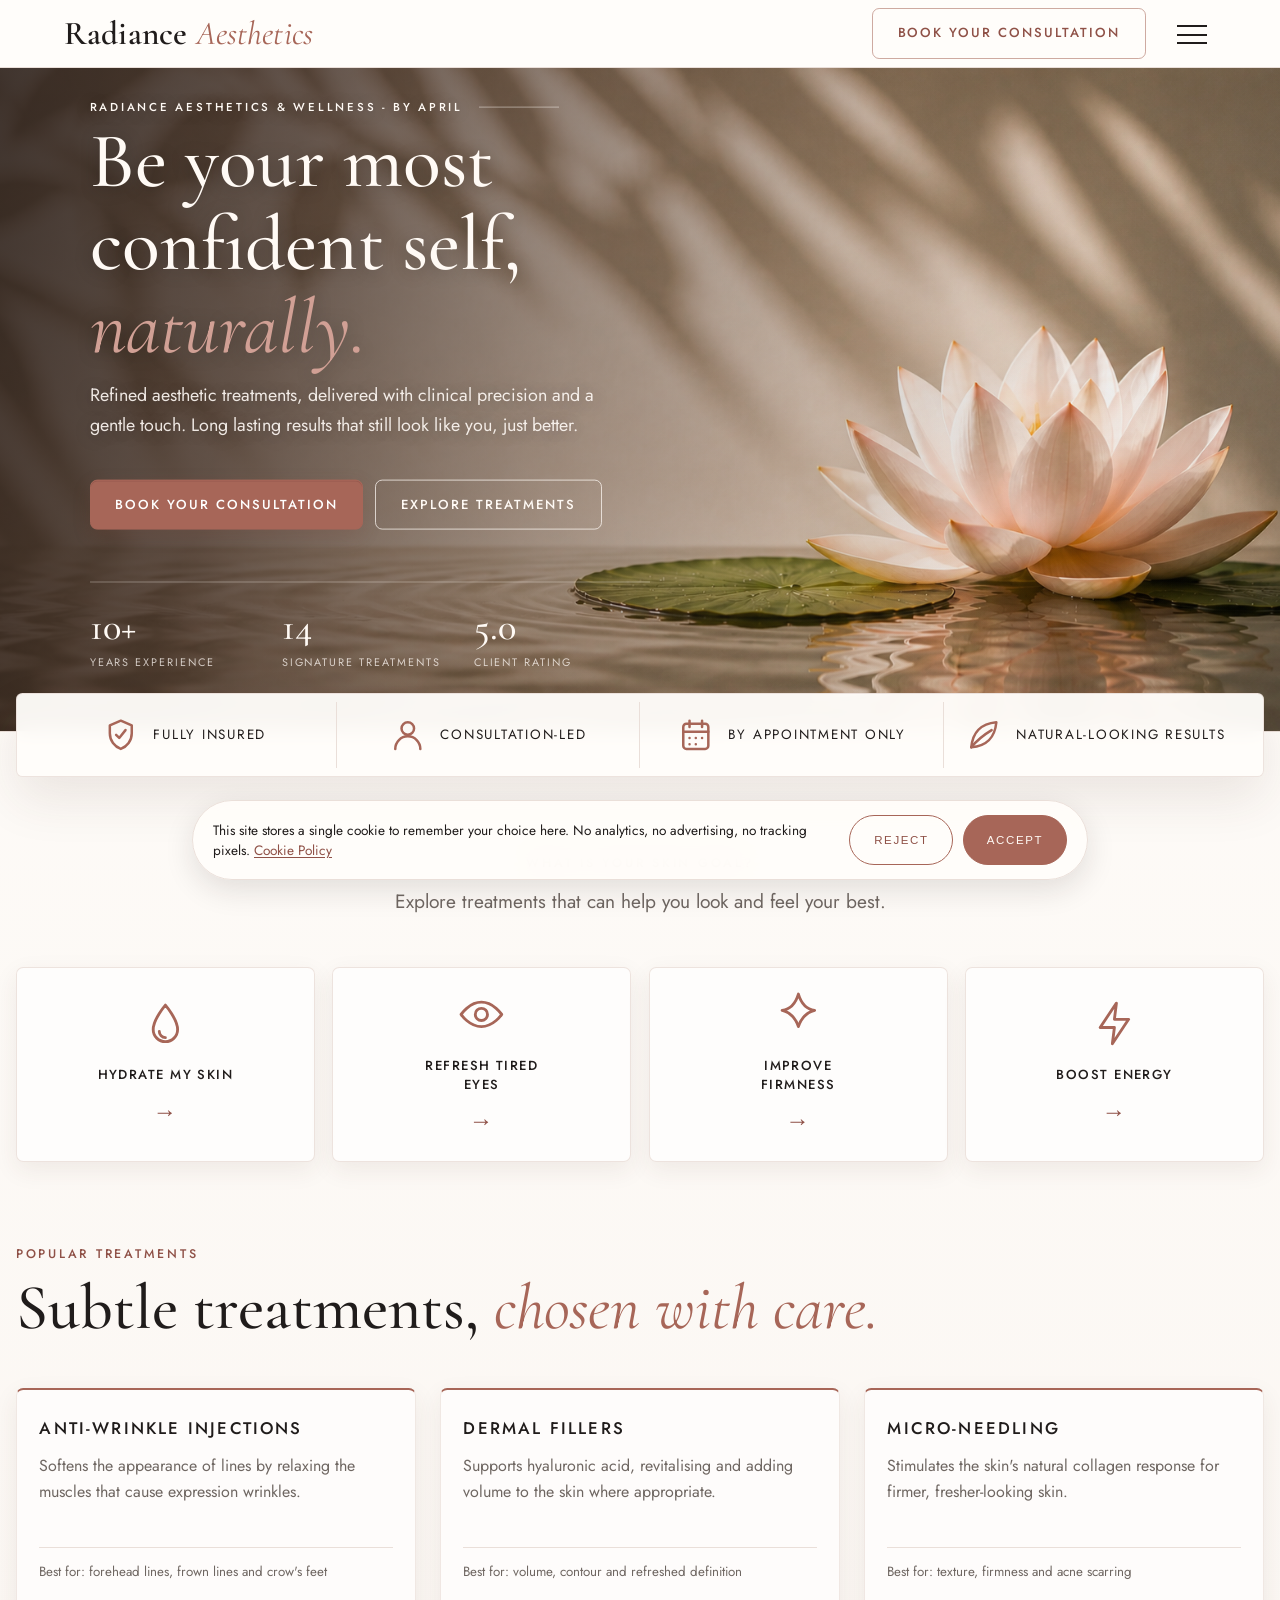
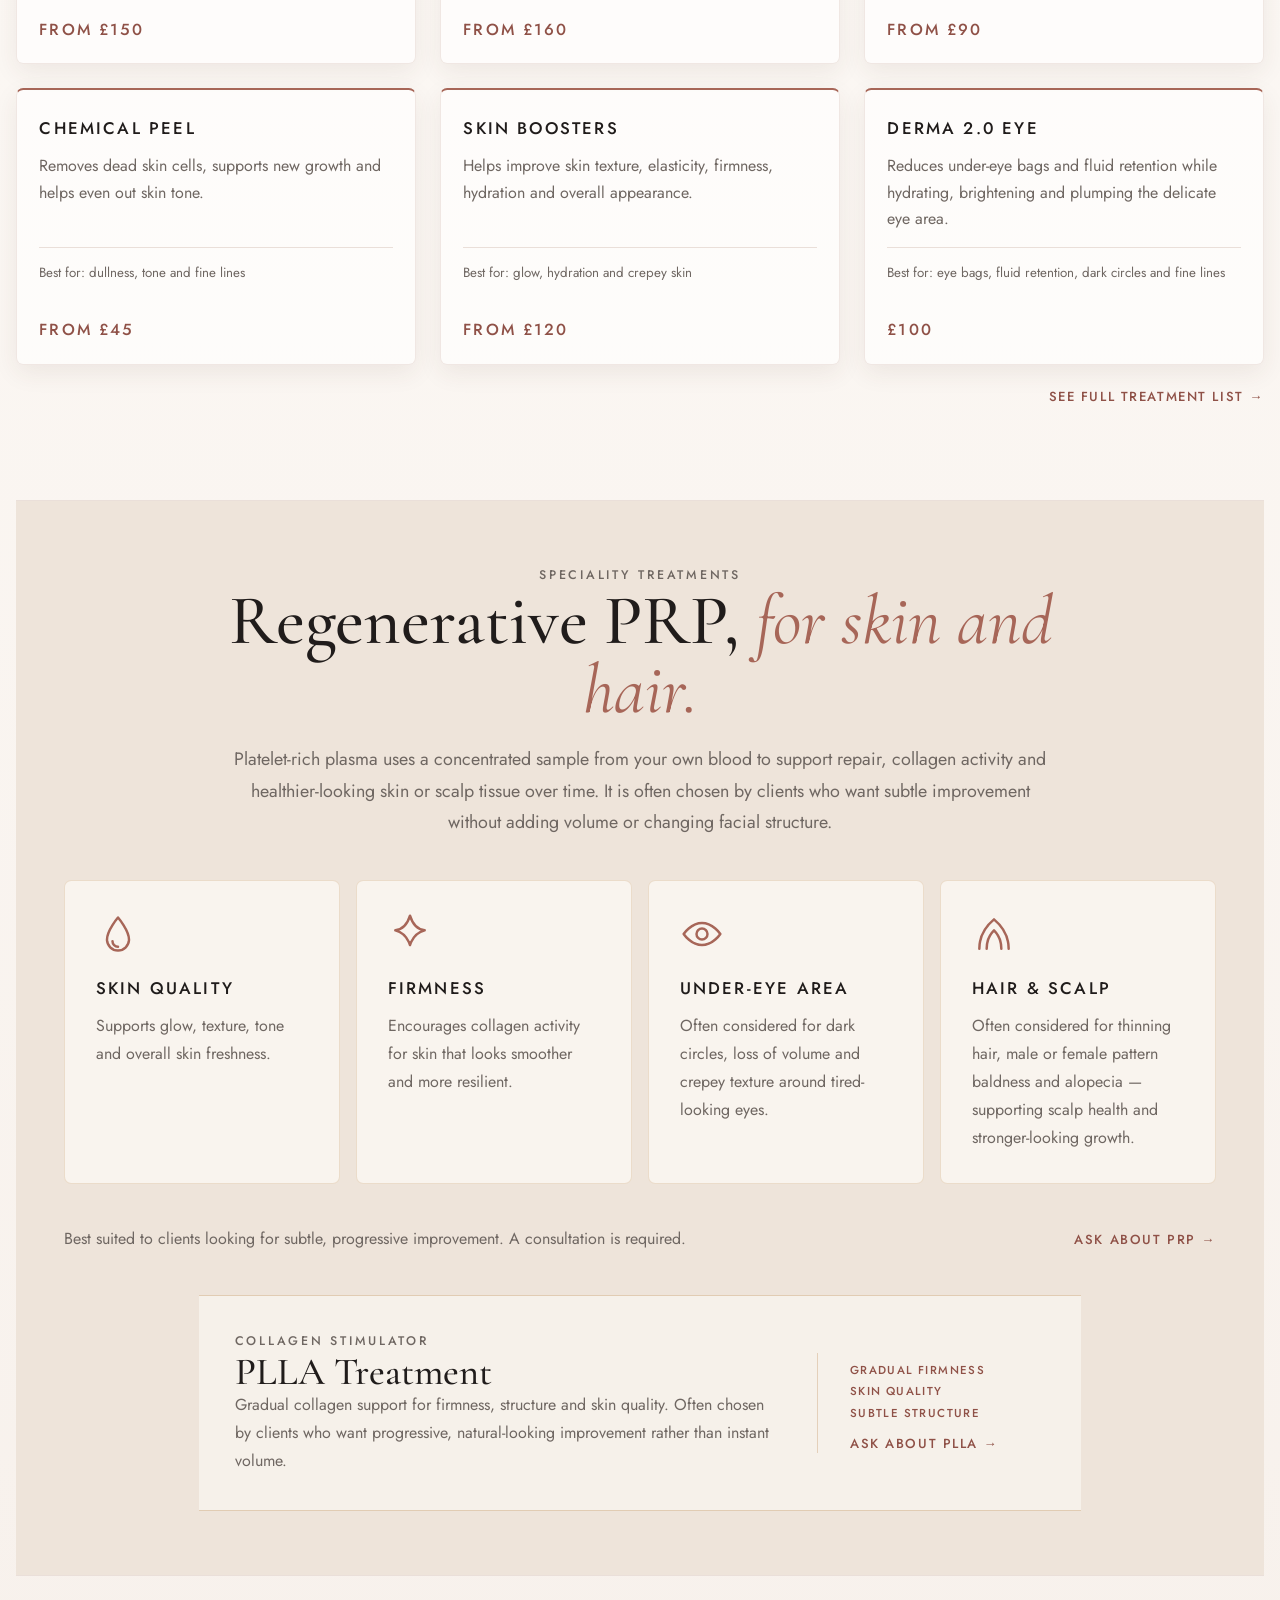
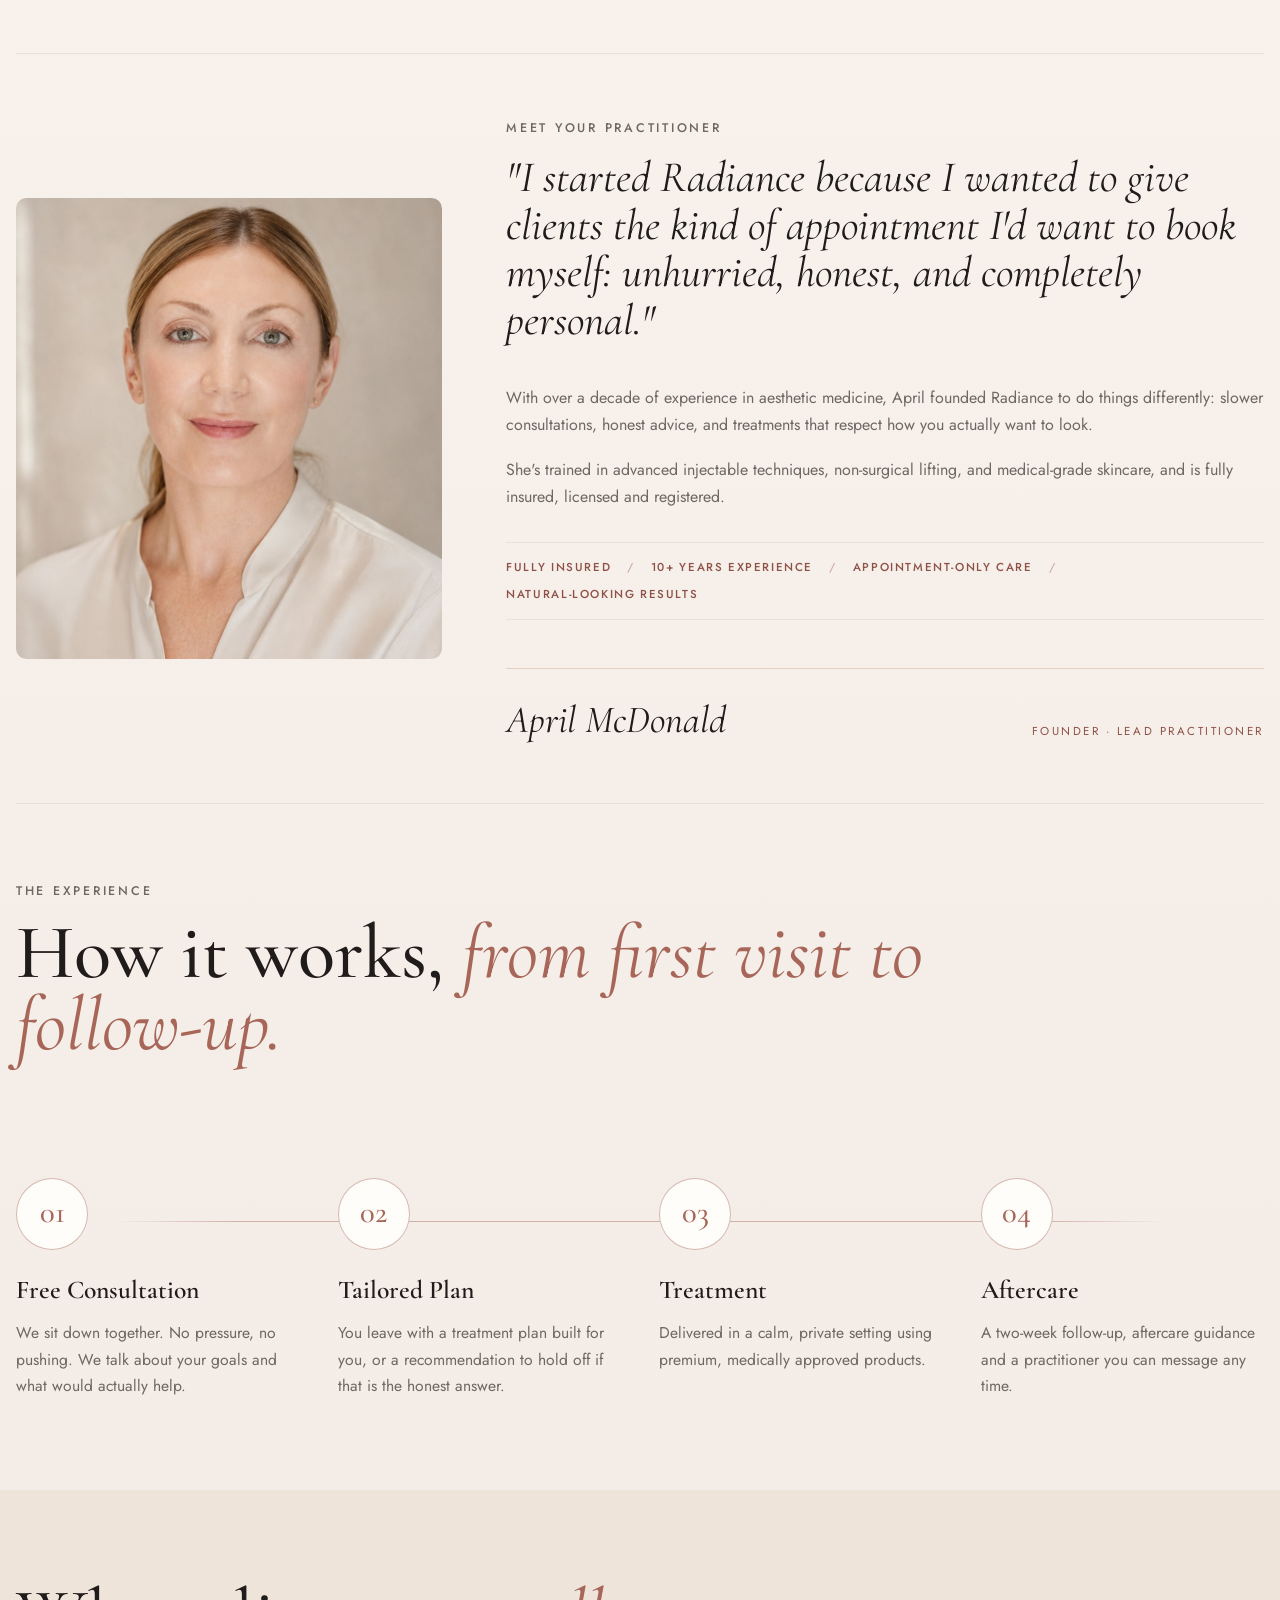
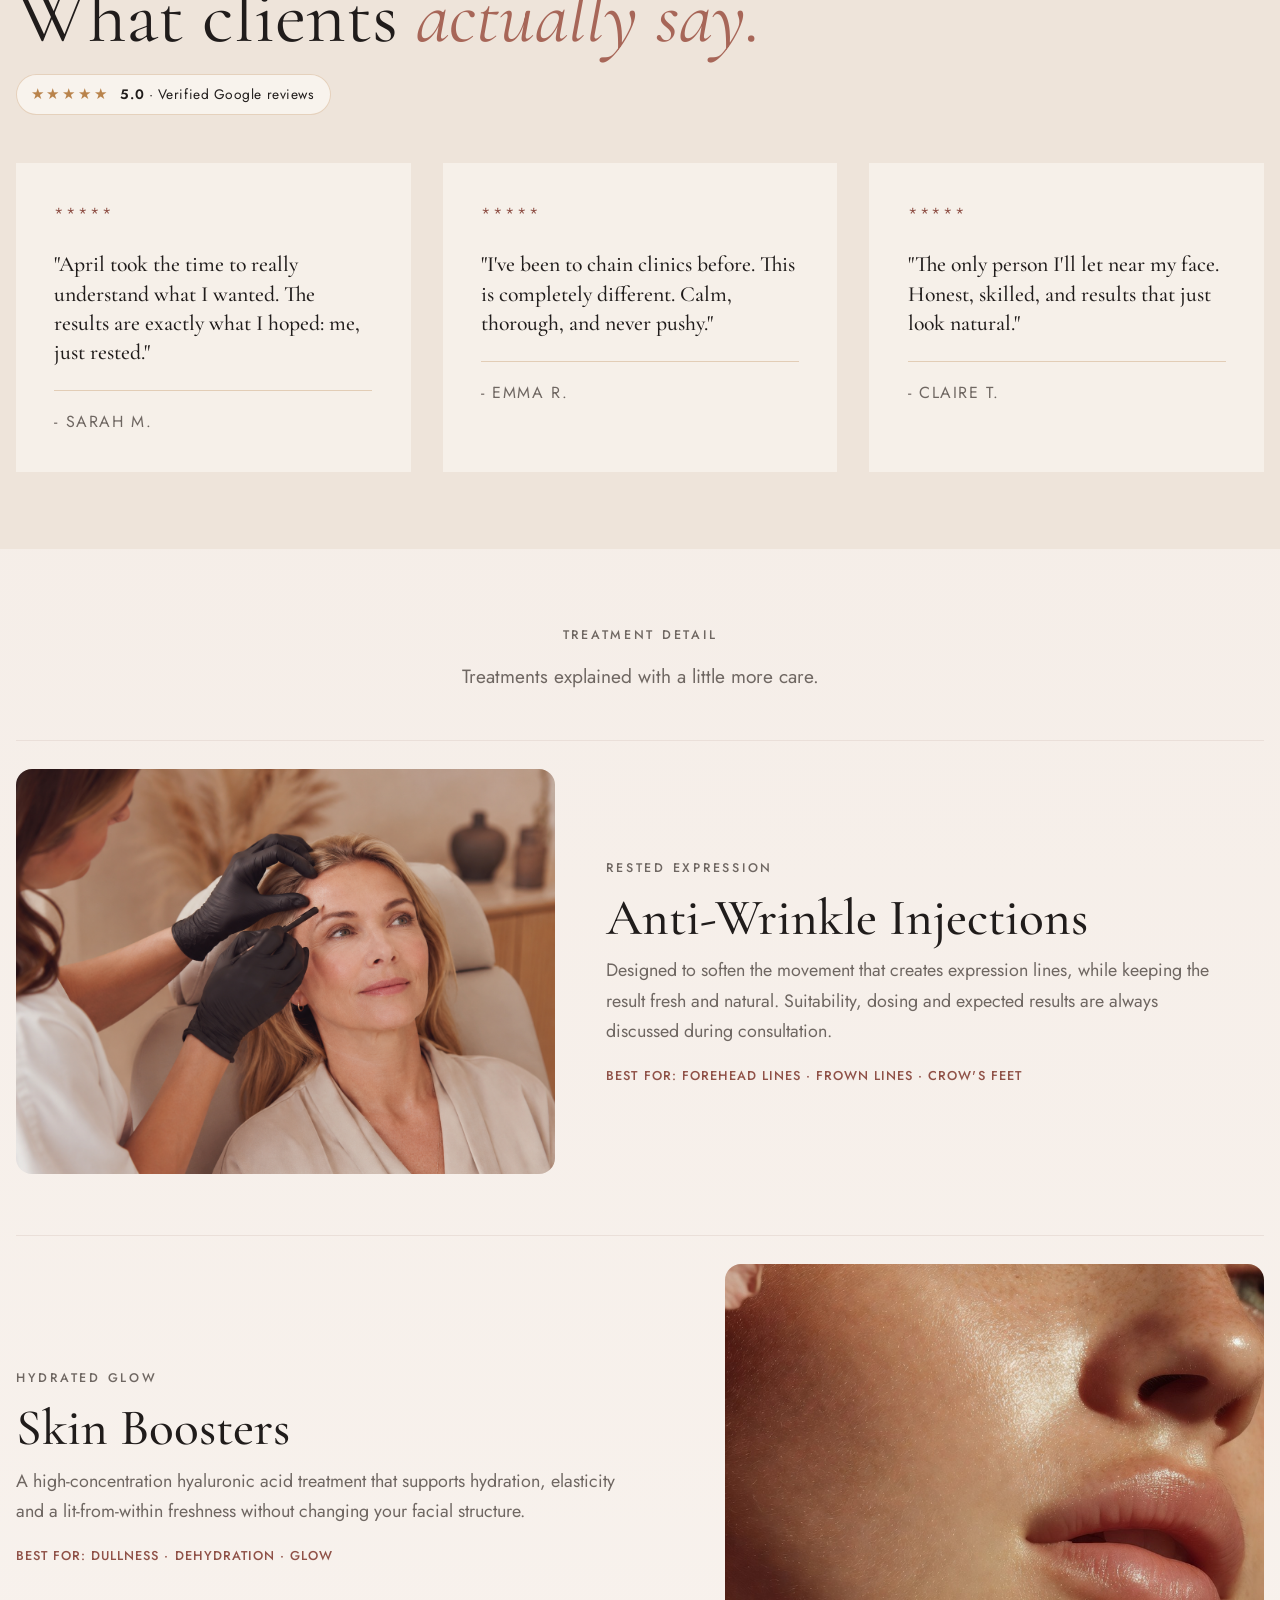
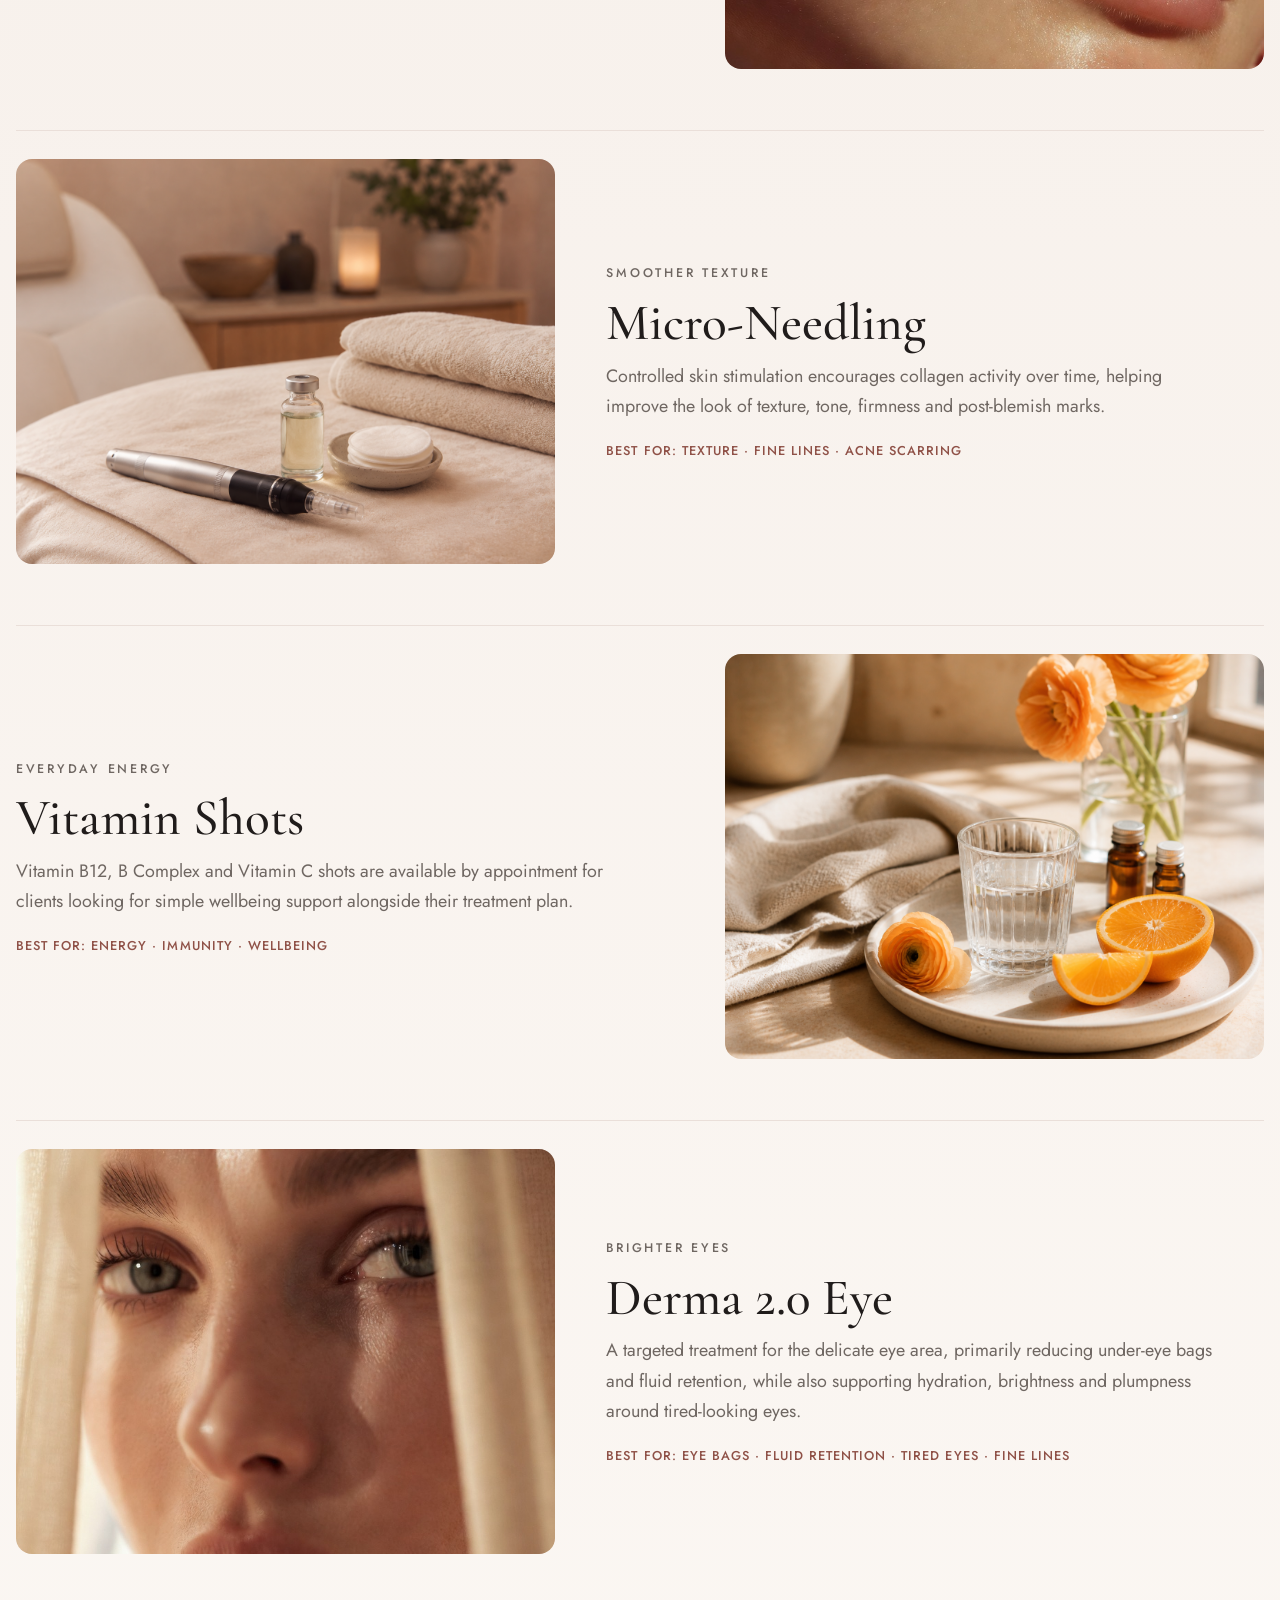
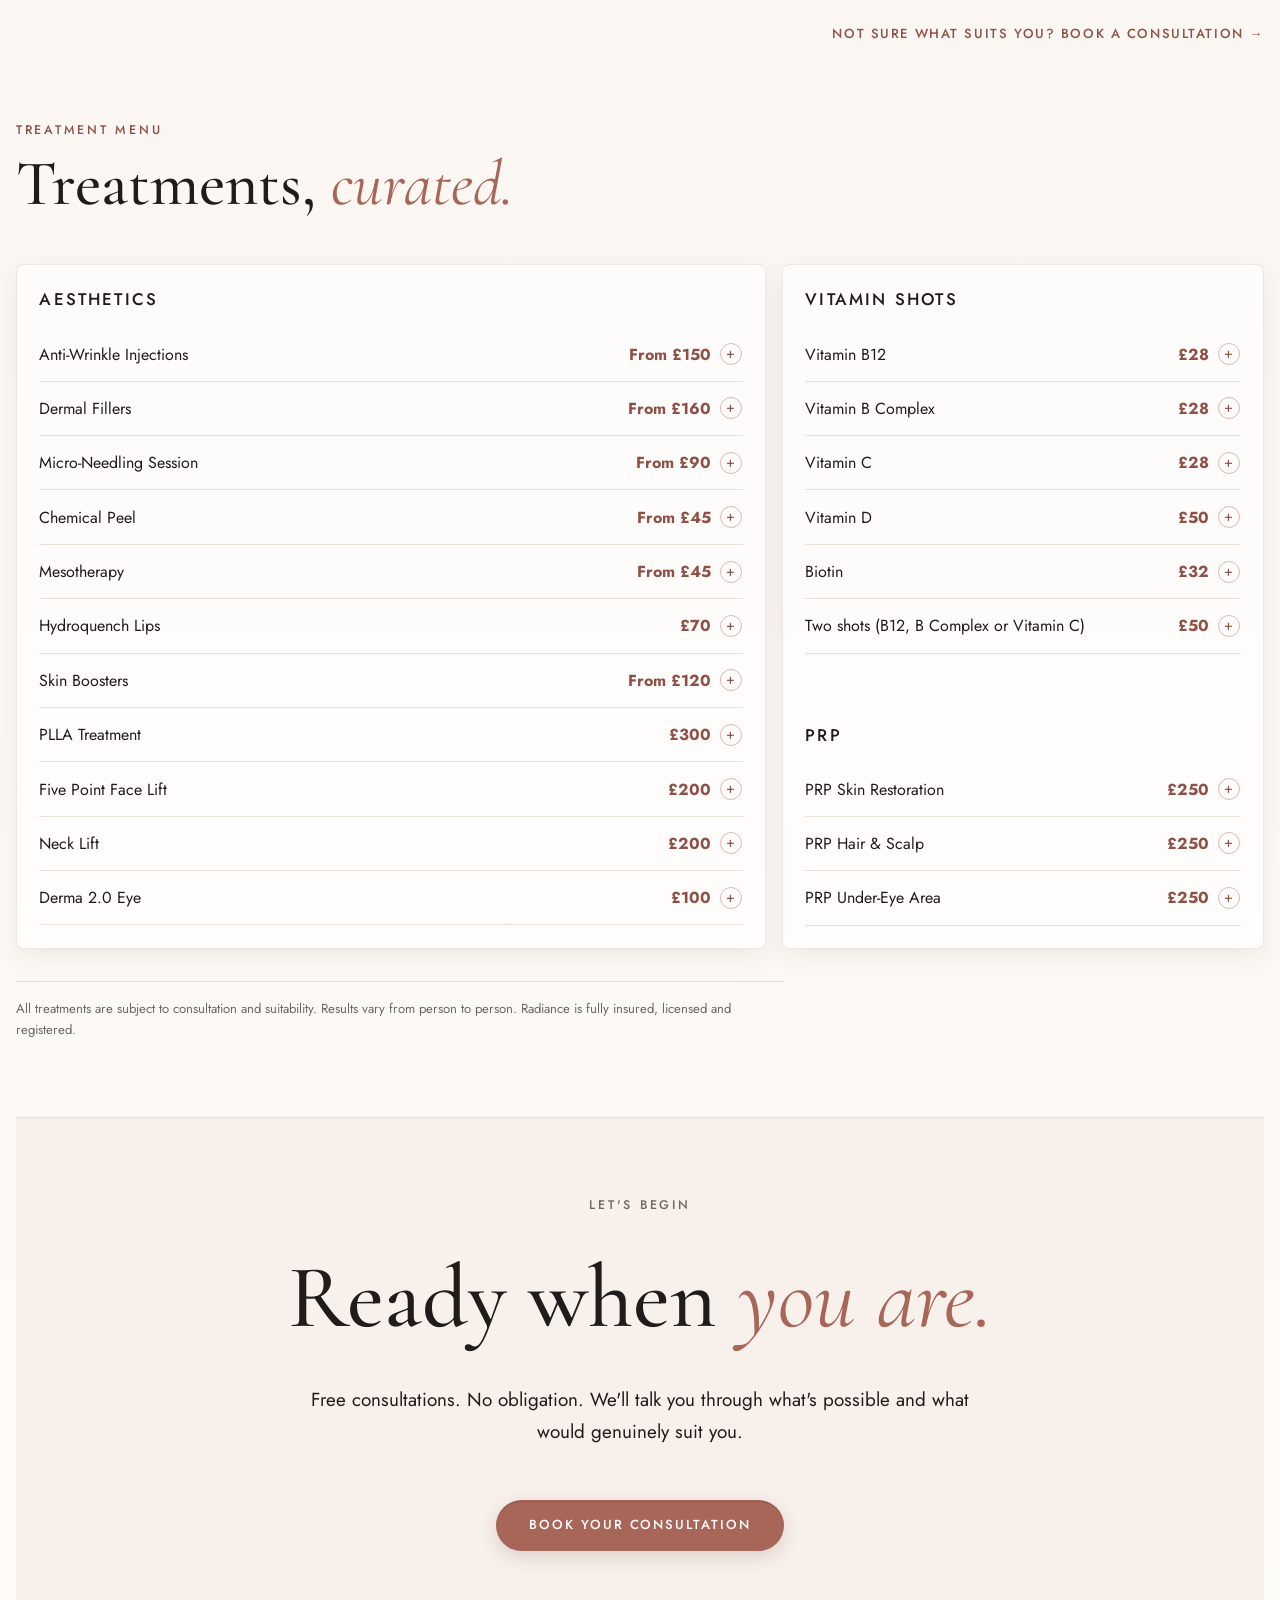
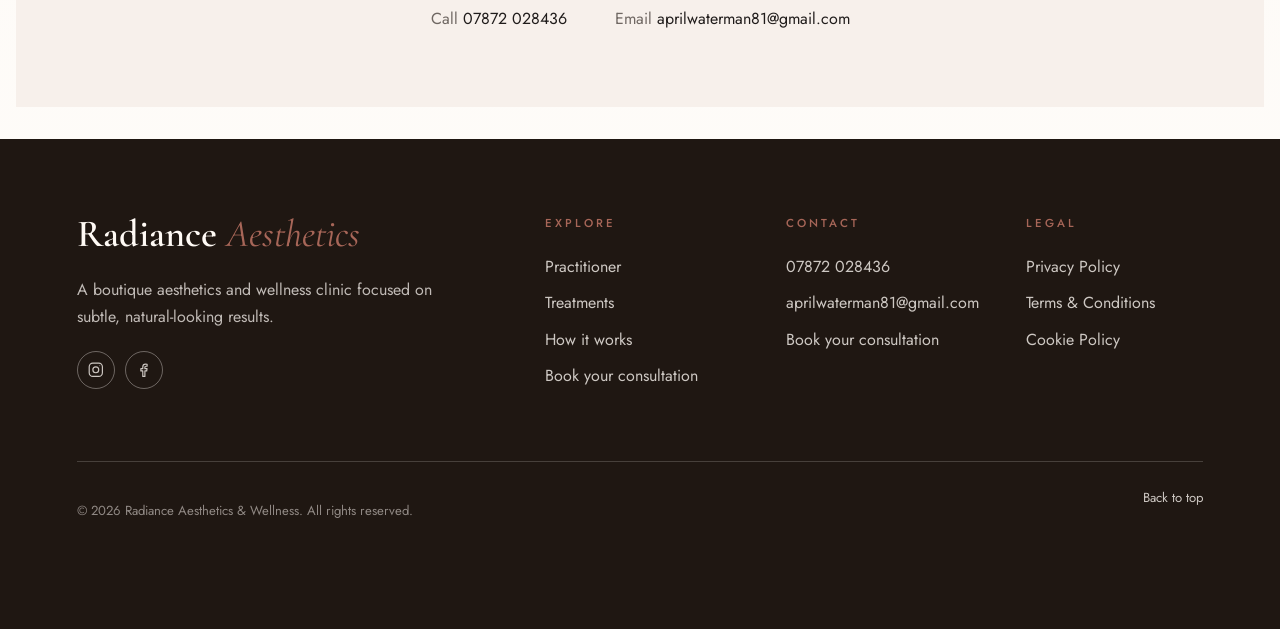
==== index.html @ af33e765 "footer" ====
<!doctype html>
<html lang="en">
  <head>
    <meta charset="utf-8" />
    <meta name="viewport" content="width=device-width, initial-scale=1" />
    <meta
      name="description"
      content="Radiance Aesthetics offers appointment-only aesthetic treatments and free consultations with natural-looking results."
    />
    <title>Radiance Aesthetics | Natural Aesthetic Treatments</title>
    <link rel="icon" href="assets/favicon.svg" type="image/svg+xml" />
    <link rel="preconnect" href="https://images.unsplash.com" />
    <link rel="preconnect" href="https://fonts.googleapis.com" />
    <link rel="preconnect" href="https://fonts.gstatic.com" crossorigin />
    <link href="https://fonts.googleapis.com/css2?family=Cormorant+Garamond:ital,wght@0,400;0,500;0,600;1,400;1,500&family=Jost:wght@300;400;500;600&display=swap" rel="stylesheet" />
    <link rel="stylesheet" href="styles.css" />
  </head>
  <body>
    <header class="site-header" id="top">
      <a class="brand brand-wordmark" href="#top" aria-label="Radiance Aesthetics & Wellness home">
        <span>Radiance <em>Aesthetics</em></span>
      </a>
      <a class="button button-ghost header-cta" href="https://wa.me/447872028436?text=Hi%20April%2C%20I%27d%20like%20to%20book%20a%20free%20Radiance%20Aesthetics%20consultation.">
        Book your consultation
      </a>
      <button class="menu-toggle" type="button" aria-expanded="false" aria-controls="mobile-menu">
        <span></span>
        <span></span>
        <span></span>
      </button>
    </header>

    <div class="mobile-menu" id="mobile-menu" hidden>
      <a href="#treatments">Treatments</a>
      <a href="#april">Meet April</a>
      <a href="#process">How it works</a>
      <a href="#contact">Contact</a>
      <a href="https://wa.me/447872028436?text=Hi%20April%2C%20I%27d%20like%20to%20book%20a%20free%20Radiance%20Aesthetics%20consultation.">Book your consultation</a>
    </div>

    <main>
      <section class="hero">
        <div class="hero-copy">
          <p class="eyebrow">Radiance Aesthetics &amp; Wellness - By April</p>
          <h1 class="sr-only">Be your most confident self</h1>
          <div class="hero-title" aria-hidden="true">
            <span>Be your most</span>
            <span>confident self,</span>
            <span><em>naturally.</em></span>
          </div>
          <p>
            Refined aesthetic treatments, delivered with clinical precision and a gentle touch. Long lasting results that
            still look like you, just better.
          </p>
          <div class="hero-actions">
            <a class="button button-primary" href="https://wa.me/447872028436?text=Hi%20April%2C%20I%27d%20like%20to%20book%20a%20free%20Radiance%20Aesthetics%20%26%20Wellness%20consultation.">
              Book your consultation
            </a>
            <a class="button button-secondary" href="#treatments">Explore treatments</a>
          </div>
          <div class="hero-stats" aria-label="Practice highlights">
            <span><strong>10+</strong>Years experience</span>
            <span><strong>14</strong>Signature treatments</span>
            <span><strong>5.0</strong>Client rating</span>
          </div>
        </div>
      </section>

      <section class="trust-panel" aria-label="Practice highlights">
        <div>
          <svg viewBox="0 0 24 24" aria-hidden="true"><path d="M12 3 5 6v5c0 4.8 3 8.5 7 10 4-1.5 7-5.2 7-10V6l-7-3Z"/><path d="m9 12 2 2 4-5"/></svg>
          <span>Fully insured</span>
        </div>
        <div>
          <svg viewBox="0 0 24 24" aria-hidden="true"><circle cx="12" cy="8" r="4"/><path d="M4 21a8 8 0 0 1 16 0"/></svg>
          <span>Consultation-led</span>
        </div>
        <div>
          <svg viewBox="0 0 24 24" aria-hidden="true"><rect x="4" y="5" width="16" height="16" rx="2"/><path d="M8 3v4M16 3v4M4 10h16M8 14h.01M12 14h.01M16 14h.01M8 18h.01M12 18h.01"/></svg>
          <span>By appointment only</span>
        </div>
        <div>
          <svg viewBox="0 0 24 24" aria-hidden="true"><path d="M20 4C10 5 5 10 4 20c10-1 15-6 16-16Z"/><path d="M4 20c4-5 8-8 13-11"/></svg>
          <span>Natural-looking results</span>
        </div>
      </section>

      <section class="goals">
        <div class="section-heading section-heading-simple">
          <p class="eyebrow">What is your skin goal?</p>
          <h2>Explore treatments that can help you look and feel your best.</h2>
        </div>
        <div class="goal-row" aria-label="Skin goals">
          <a href="#detail-skin-boosters" class="goal-card">
            <svg viewBox="0 0 24 24" aria-hidden="true"><path d="M12 3s6 7 6 12a6 6 0 0 1-12 0c0-5 6-12 6-12Z"/><path d="M9 16a3 3 0 0 0 3 3"/></svg>
            <span>Hydrate my skin</span>
            <b>&rarr;</b>
          </a>
          <a href="#detail-derma-eye" class="goal-card">
            <svg viewBox="0 0 24 24" aria-hidden="true"><path d="M2 12s4-6 10-6 10 6 10 6-4 6-10 6S2 12 2 12Z"/><circle cx="12" cy="12" r="3"/></svg>
            <span>Refresh tired eyes</span>
            <b>&rarr;</b>
          </a>
          <a href="#detail-micro-needling" class="goal-card">
            <svg viewBox="0 0 24 24" aria-hidden="true"><path d="M12 2c1.5 5 4 7.5 8 8-4 1-6.5 3.5-8 8-1.5-4.5-4-7-8-8 4-.5 6.5-3 8-8Z"/></svg>
            <span>Improve firmness</span>
            <b>&rarr;</b>
          </a>
          <a href="#detail-vitamins" class="goal-card">
            <svg viewBox="0 0 24 24" aria-hidden="true"><path d="m13 2-8 12h7l-1 8 8-12h-7l1-8Z"/></svg>
            <span>Boost energy</span>
            <b>&rarr;</b>
          </a>
        </div>
      </section>

      <section class="recommendations" id="treatments">
        <div class="section-heading">
          <p class="eyebrow">Popular treatments</p>
          <h2>Subtle treatments, <em>chosen with care.</em></h2>
        </div>
        <div class="treatment-scroll" aria-label="Popular treatments">
          <article class="treatment-card">
            <h3>Anti-Wrinkle Injections</h3>
            <p>Softens the appearance of lines by relaxing the muscles that cause expression wrinkles.</p>
            <small>Best for: forehead lines, frown lines and crow's feet</small>
            <span>From &pound;150</span>
          </article>
          <article class="treatment-card">
            <h3>Dermal Fillers</h3>
            <p>Supports hyaluronic acid, revitalising and adding volume to the skin where appropriate.</p>
            <small>Best for: volume, contour and refreshed definition</small>
            <span>From &pound;160</span>
          </article>
          <article class="treatment-card" id="micro-needling">
            <h3>Micro-Needling</h3>
            <p>Stimulates the skin's natural collagen response for firmer, fresher-looking skin.</p>
            <small>Best for: texture, firmness and acne scarring</small>
            <span>From &pound;90</span>
          </article>
          <article class="treatment-card">
            <h3>Chemical Peel</h3>
            <p>Removes dead skin cells, supports new growth and helps even out skin tone.</p>
            <small>Best for: dullness, tone and fine lines</small>
            <span>From &pound;45</span>
          </article>
          <article class="treatment-card" id="skin-boosters">
            <h3>Skin Boosters</h3>
            <p>Helps improve skin texture, elasticity, firmness, hydration and overall appearance.</p>
            <small>Best for: glow, hydration and crepey skin</small>
            <span>From &pound;120</span>
          </article>
          <article class="treatment-card" id="derma-eye">
            <h3>Derma 2.0 Eye</h3>
            <p>Reduces under-eye bags and fluid retention while hydrating, brightening and plumping the delicate eye area.</p>
            <small>Best for: eye bags, fluid retention, dark circles and fine lines</small>
            <span>&pound;100</span>
          </article>
        </div>
        <div class="section-link-row">
          <a class="quiet-link" href="#full-treatment-list">See full treatment list &rarr;</a>
        </div>
      </section>

      <section class="speciality-treatment" id="prp">
        <div class="prp-heading">
          <p class="eyebrow">Speciality treatments</p>
          <h2>Regenerative PRP, <em>for skin and hair.</em></h2>
          <p>
            Platelet-rich plasma uses a concentrated sample from your own blood to support repair, collagen activity and
            healthier-looking skin or scalp tissue over time. It is often chosen by clients who want subtle improvement
            without adding volume or changing facial structure.
          </p>
        </div>
        <div class="prp-infographic" aria-label="PRP use cases and benefits">
          <article>
            <svg viewBox="0 0 24 24" aria-hidden="true"><path d="M12 3s6 7 6 12a6 6 0 0 1-12 0c0-5 6-12 6-12Z"/><path d="M9 16a3 3 0 0 0 3 3"/></svg>
            <h3>Skin Quality</h3>
            <p>Supports glow, texture, tone and overall skin freshness.</p>
          </article>
          <article>
            <svg viewBox="0 0 24 24" aria-hidden="true"><path d="M12 2c1.5 5 4 7.5 8 8-4 1-6.5 3.5-8 8-1.5-4.5-4-7-8-8 4-.5 6.5-3 8-8Z"/></svg>
            <h3>Firmness</h3>
            <p>Encourages collagen activity for skin that looks smoother and more resilient.</p>
          </article>
          <article>
            <svg viewBox="0 0 24 24" aria-hidden="true"><path d="M2 12s4-6 10-6 10 6 10 6-4 6-10 6S2 12 2 12Z"/><circle cx="12" cy="12" r="3"/></svg>
            <h3>Under-Eye Area</h3>
            <p>Often considered for dark circles, loss of volume and crepey texture around tired-looking eyes.</p>
          </article>
          <article>
            <svg viewBox="0 0 24 24" aria-hidden="true"><path d="M4 20c0-6 2-11 8-16 6 5 8 10 8 16"/><path d="M8 20c0-4 1-7 4-10 3 3 4 6 4 10"/></svg>
            <h3>Hair & Scalp</h3>
            <p>Often considered for thinning hair, male or female pattern baldness and alopecia &mdash; supporting scalp health and stronger-looking growth.</p>
          </article>
        </div>
        <div class="prp-footer">
          <p>Best suited to clients looking for subtle, progressive improvement. A consultation is required.</p>
          <a class="quiet-link" href="#contact">Ask about PRP &rarr;</a>
        </div>
        <article class="plla-treatment" id="plla">
          <div>
            <p class="eyebrow">Collagen stimulator</p>
            <h3>PLLA Treatment</h3>
            <p>
              Gradual collagen support for firmness, structure and skin quality. Often chosen by clients who want
              progressive, natural-looking improvement rather than instant volume.
            </p>
          </div>
          <div class="plla-meta">
            <ul>
              <li>Gradual firmness</li>
              <li>Skin quality</li>
              <li>Subtle structure</li>
            </ul>
            <a class="quiet-link" href="#contact">Ask about PLLA &rarr;</a>
          </div>
        </article>
      </section>

      <section class="about-practitioner" id="april">
        <img src="assets/april-mcdonald.jpg" alt="April McDonald, founder and lead practitioner at Radiance Aesthetics & Wellness" />
        <div class="practitioner-copy">
          <p class="eyebrow">Meet your practitioner</p>
          <blockquote class="april-quote">
            "I started Radiance because I wanted to give clients the kind of appointment I'd want to book myself:
            unhurried, honest, and completely personal."
          </blockquote>
          <div class="practitioner-bio">
            <p>
              With over a decade of experience in aesthetic medicine, April founded Radiance to do things differently:
              slower consultations, honest advice, and treatments that respect how you actually want to look.
            </p>
            <p>
              She's trained in advanced injectable techniques, non-surgical lifting, and medical-grade skincare, and is
              fully insured, licensed and registered.
            </p>
          </div>
          <div class="practitioner-proof" aria-label="Practitioner credentials">
            <span>Fully insured</span>
            <span>10+ years experience</span>
            <span>Appointment-only care</span>
            <span>Natural-looking results</span>
          </div>
          <div class="practitioner-signoff">
            <cite>April McDonald</cite>
            <span>Founder · Lead Practitioner</span>
          </div>
        </div>
      </section>

      <section class="process" id="process">
        <div class="process-heading">
          <p class="eyebrow">The experience</p>
          <h2>How it works, <em>from first visit to follow-up.</em></h2>
        </div>
        <div class="process-grid">
          <article>
            <b>01</b>
            <h3>Free Consultation</h3>
            <p>We sit down together. No pressure, no pushing. We talk about your goals and what would actually help.</p>
          </article>
          <article>
            <b>02</b>
            <h3>Tailored Plan</h3>
            <p>You leave with a treatment plan built for you, or a recommendation to hold off if that is the honest answer.</p>
          </article>
          <article>
            <b>03</b>
            <h3>Treatment</h3>
            <p>Delivered in a calm, private setting using premium, medically approved products.</p>
          </article>
          <article>
            <b>04</b>
            <h3>Aftercare</h3>
            <p>A two-week follow-up, aftercare guidance and a practitioner you can message any time.</p>
          </article>
        </div>
      </section>

      <div class="dark-band">
        <section class="reviews">
          <div class="reviews-heading">
            <h2>What clients <em>actually say.</em></h2>
            <!-- TODO: Replace the review count with the real Google review count once verified. -->
            <p class="reviews-rating" aria-label="Five star Google rating">
              <span class="reviews-rating-stars" aria-hidden="true">&#9733;&#9733;&#9733;&#9733;&#9733;</span>
              <span class="reviews-rating-text"><strong>5.0</strong> &middot; Verified Google reviews</span>
            </p>
          </div>
          <div class="reviews-grid">
            <article class="review-card">
              <div class="stars" aria-label="Five stars">*****</div>
              <blockquote>
                "April took the time to really understand what I wanted. The results are exactly what I hoped: me, just rested."
              </blockquote>
              <cite>- Sarah M.</cite>
            </article>
            <article class="review-card">
              <div class="stars" aria-label="Five stars">*****</div>
              <blockquote>
                "I've been to chain clinics before. This is completely different. Calm, thorough, and never pushy."
              </blockquote>
              <cite>- Emma R.</cite>
            </article>
            <article class="review-card">
              <div class="stars" aria-label="Five stars">*****</div>
              <blockquote>
                "The only person I'll let near my face. Honest, skilled, and results that just look natural."
              </blockquote>
              <cite>- Claire T.</cite>
            </article>
          </div>
        </section>
      </div>

      <section class="treatment-details">
        <div class="section-heading section-heading-simple">
          <p class="eyebrow">Treatment detail</p>
          <h2>Treatments explained with a little more care.</h2>
        </div>
        <div class="treatment-story-list">
          <article class="treatment-story" id="detail-anti-wrinkle">
            <figure>
              <img src="assets/anti-wrinkle.png" alt="Editorial portrait representing rested anti-wrinkle results" />
            </figure>
            <div>
              <p class="eyebrow">Rested expression</p>
              <h3>Anti-Wrinkle Injections</h3>
              <p>
                Designed to soften the movement that creates expression lines, while keeping the result fresh and natural.
                Suitability, dosing and expected results are always discussed during consultation.
              </p>
              <small>Best for: Forehead lines &middot; Frown lines &middot; Crow's feet</small>
            </div>
          </article>
          <article class="treatment-story" id="detail-skin-boosters">
            <figure>
              <img src="assets/skin-boosters.jpg" alt="Close-up of luminous hydrated skin with soft floral colour" />
            </figure>
            <div>
              <p class="eyebrow">Hydrated glow</p>
              <h3>Skin Boosters</h3>
              <p>
                A high-concentration hyaluronic acid treatment that supports hydration, elasticity and a lit-from-within
                freshness without changing your facial structure.
              </p>
              <small>Best for: Dullness &middot; Dehydration &middot; Glow</small>
            </div>
          </article>
          <article class="treatment-story" id="detail-micro-needling">
            <figure>
              <img src="assets/micro-needling.png" alt="Editorial skin texture image representing micro-needling results" />
            </figure>
            <div>
              <p class="eyebrow">Smoother texture</p>
              <h3>Micro-Needling</h3>
              <p>
                Controlled skin stimulation encourages collagen activity over time, helping improve the look of texture,
                tone, firmness and post-blemish marks.
              </p>
              <small>Best for: Texture &middot; Fine lines &middot; Acne scarring</small>
            </div>
          </article>
          <article class="treatment-story" id="detail-vitamins">
            <figure>
              <img src="assets/vitamin-shots.png" alt="Editorial wellness image representing vitamin shot energy support" />
            </figure>
            <div>
              <p class="eyebrow">Everyday energy</p>
              <h3>Vitamin Shots</h3>
              <p>
                Vitamin B12, B Complex and Vitamin C shots are available by appointment for clients looking for simple
                wellbeing support alongside their treatment plan.
              </p>
              <small>Best for: Energy &middot; Immunity &middot; Wellbeing</small>
            </div>
          </article>
          <article class="treatment-story" id="detail-derma-eye">
            <figure>
              <img src="assets/exi-eyes.jpg" alt="Editorial close-up representing brighter rested eyes" />
            </figure>
            <div>
              <p class="eyebrow">Brighter eyes</p>
              <h3>Derma 2.0 Eye</h3>
              <p>
                A targeted treatment for the delicate eye area, primarily reducing under-eye bags and fluid retention,
                while also supporting hydration, brightness and plumpness around tired-looking eyes.
              </p>
              <small>Best for: Eye bags &middot; Fluid retention &middot; Tired eyes &middot; Fine lines</small>
            </div>
          </article>
          <div class="treatment-story-cta">
            <a class="quiet-link" href="#contact">Not sure what suits you? Book a consultation &rarr;</a>
          </div>
        </div>
      </section>

      <section class="full-menu" id="full-treatment-list">
        <div class="section-heading">
          <p class="eyebrow">Treatment menu</p>
          <h2>Treatments, <em>curated.</em></h2>
        </div>
        <div class="menu-columns">
          <div>
            <h3>Aesthetics</h3>
            <ul>
              <li>
                <details class="menu-treatment">
                  <summary><span>Anti-Wrinkle Injections</span><b>From &pound;150</b></summary>
                  <p>Softens expression lines and supports a fresher, more rested appearance.</p>
                </details>
              </li>
              <li>
                <details class="menu-treatment">
                  <summary><span>Dermal Fillers</span><b>From &pound;160</b></summary>
                  <p>Restores lost volume or definition where appropriate, with a subtle natural finish.</p>
                </details>
              </li>
              <li>
                <details class="menu-treatment">
                  <summary><span>Micro-Needling Session</span><b>From &pound;90</b></summary>
                  <p>Encourages collagen activity to improve texture, tone and firmness over time.</p>
                </details>
              </li>
              <li>
                <details class="menu-treatment">
                  <summary><span>Chemical Peel</span><b>From &pound;45</b></summary>
                  <p>Resurfaces dull skin and supports a smoother, more even-looking complexion.</p>
                </details>
              </li>
              <li>
                <details class="menu-treatment">
                  <summary><span>Mesotherapy</span><b>From &pound;45</b></summary>
                  <p>Delivers skin-supporting ingredients where hydration, glow or texture need a boost.</p>
                </details>
              </li>
              <li>
                <details class="menu-treatment">
                  <summary><span>Hydroquench Lips</span><b>&pound;70</b></summary>
                  <p>Hydrates and plumps the lips without filler &mdash; a softer, fresher look without changing the shape.</p>
                </details>
              </li>
              <li>
                <details class="menu-treatment">
                  <summary><span>Skin Boosters</span><b>From &pound;120</b></summary>
                  <p>Supports hydration, elasticity and radiance with hyaluronic acid based treatment.</p>
                </details>
              </li>
              <li>
                <details class="menu-treatment">
                  <summary><span>PLLA Treatment</span><b>&pound;300</b></summary>
                  <p>Stimulates collagen activity over time to support gradual firmness, structure and skin quality.</p>
                </details>
              </li>
              <li>
                <details class="menu-treatment">
                  <summary><span>Five Point Face Lift</span><b>&pound;200</b></summary>
                  <p>A non-surgical lifting approach designed to refresh and support facial structure.</p>
                </details>
              </li>
              <li>
                <details class="menu-treatment">
                  <summary><span>Neck Lift</span><b>&pound;200</b></summary>
                  <p>A smoother, lifted neckline &mdash; tightening tone and refining skin quality around the neck.</p>
                </details>
              </li>
              <li>
                <details class="menu-treatment">
                  <summary><span>Derma 2.0 Eye</span><b>&pound;100</b></summary>
                  <p>Reduces under-eye bags and fluid retention, with added hydration and brightness in the delicate eye area.</p>
                </details>
              </li>
            </ul>
          </div>
          <div id="vitamins">
            <h3>Vitamin Shots</h3>
            <ul>
              <li>
                <details class="menu-treatment">
                  <summary><span>Vitamin B12</span><b>&pound;28</b></summary>
                  <p>Supports energy and wellbeing where suitable.</p>
                </details>
              </li>
              <li>
                <details class="menu-treatment">
                  <summary><span>Vitamin B Complex</span><b>&pound;28</b></summary>
                  <p>A vitamin blend used to support energy and general wellbeing.</p>
                </details>
              </li>
              <li>
                <details class="menu-treatment">
                  <summary><span>Vitamin C</span><b>&pound;28</b></summary>
                  <p>Supports immunity, antioxidant function and skin health.</p>
                </details>
              </li>
              <li>
                <details class="menu-treatment">
                  <summary><span>Vitamin D</span><b>&pound;50</b></summary>
                  <p>Supports immunity, bone health and mood, particularly through the winter months.</p>
                </details>
              </li>
              <li>
                <details class="menu-treatment">
                  <summary><span>Biotin</span><b>&pound;32</b></summary>
                  <p>Supports stronger hair, healthier skin and nails.</p>
                </details>
              </li>
              <li>
                <details class="menu-treatment">
                  <summary><span>Two shots (B12, B Complex or Vitamin C)</span><b>&pound;50</b></summary>
                  <p>Choose any two from B12, B Complex or Vitamin C in one appointment.</p>
                </details>
              </li>
              <li class="menu-gap-row" aria-hidden="true"></li>
              <li class="menu-category-row" id="prp-menu"><h3>PRP</h3></li>
              <li>
                <details class="menu-treatment">
                  <summary><span>PRP Skin Restoration</span><b>&pound;250</b></summary>
                  <p>Uses platelet-rich plasma to support repair, collagen activity and healthier-looking skin over time.</p>
                </details>
              </li>
              <li>
                <details class="menu-treatment">
                  <summary><span>PRP Hair &amp; Scalp</span><b>&pound;250</b></summary>
                  <p>A tailored option for thinning hair, male or female pattern baldness and alopecia &mdash; supporting scalp health and stronger-looking growth.</p>
                </details>
              </li>
              <li>
                <details class="menu-treatment">
                  <summary><span>PRP Under-Eye Area</span><b>&pound;250</b></summary>
                  <p>A regenerative option for dark circles, loss of volume and crepey texture around the delicate eye area.</p>
                </details>
              </li>
            </ul>
          </div>
        </div>
        <p class="clinical-note">
          All treatments are subject to consultation and suitability. Results vary from person to person. Radiance is
          fully insured, licensed and registered.
        </p>
      </section>

      <section class="contact" id="contact">
        <p class="eyebrow">Let's begin</p>
        <h2>Ready when <em>you are.</em></h2>
        <p id="consultation">
          Free consultations. No obligation. We'll talk you through what's possible and what would genuinely suit you.
        </p>
        <a class="button button-primary" href="https://wa.me/447872028436?text=Hi%20April%2C%20I%27d%20like%20to%20book%20a%20free%20Radiance%20Aesthetics%20consultation.">Book your consultation</a>
        <div class="contact-links">
          <span>Call <a href="tel:+447872028436">07872 028436</a></span>
          <span>Email <a href="mailto:aprilwaterman81@gmail.com">aprilwaterman81@gmail.com</a></span>
        </div>
      </section>
    </main>

    <footer class="site-footer">
      <div class="footer-main">
        <div class="footer-brand">
          <h2>Radiance <em>Aesthetics</em></h2>
          <p>A boutique aesthetics and wellness clinic focused on subtle, natural-looking results.</p>
          <ul class="footer-social" aria-label="Social media">
            <li>
              <a href="https://www.instagram.com/radiance_aestheticsandwellness/" target="_blank" rel="noopener noreferrer" aria-label="Radiance Aesthetics on Instagram">
                <svg viewBox="0 0 24 24" aria-hidden="true" fill="none" stroke="currentColor" stroke-width="1.6" stroke-linecap="round" stroke-linejoin="round">
                  <rect x="3" y="3" width="18" height="18" rx="5"/>
                  <circle cx="12" cy="12" r="4"/>
                  <circle cx="17.5" cy="6.5" r="0.6" fill="currentColor" stroke="none"/>
                </svg>
              </a>
            </li>
            <li>
              <a href="https://www.facebook.com/april.waterman.9" target="_blank" rel="noopener noreferrer" aria-label="April Waterman on Facebook">
                <svg viewBox="0 0 24 24" aria-hidden="true" fill="currentColor">
                  <path d="M13.5 21v-7.5h2.5l.4-3h-2.9V8.6c0-.86.27-1.45 1.5-1.45h1.5v-2.7c-.26-.04-1.16-.12-2.2-.12-2.18 0-3.68 1.33-3.68 3.78V10.5H8v3h2.62V21h2.88Z"/>
                </svg>
              </a>
            </li>
          </ul>
        </div>
        <nav class="footer-column footer-explore" aria-label="Footer explore links">
          <h3>Explore</h3>
          <a href="#april">Practitioner</a>
          <a href="#treatments">Treatments</a>
          <a href="#process">How it works</a>
          <a href="#contact">Book your consultation</a>
        </nav>
        <div class="footer-column footer-contact">
          <h3>Contact</h3>
          <a href="tel:+447872028436">07872 028436</a>
          <a href="mailto:aprilwaterman81@gmail.com">aprilwaterman81@gmail.com</a>
          <a href="https://wa.me/447872028436?text=Hi%20April%2C%20I%27d%20like%20to%20book%20a%20free%20Radiance%20Aesthetics%20consultation.">Book your consultation</a>
        </div>
        <nav class="footer-column" aria-label="Footer legal links">
          <h3>Legal</h3>
          <a href="privacy-policy.html">Privacy Policy</a>
          <a href="terms-and-conditions.html">Terms &amp; Conditions</a>
          <a href="cookie-policy.html">Cookie Policy</a>
        </nav>
      </div>
      <div class="footer-bottom">
        <p>&copy; 2026 Radiance Aesthetics &amp; Wellness. All rights reserved.</p>
        <a href="#top">Back to top</a>
      </div>
    </footer>

    <nav class="mobile-action-bar" aria-label="Quick contact actions">
      <a href="tel:+447872028436">
        <svg viewBox="0 0 24 24" aria-hidden="true"><path d="M22 16.9v3a2 2 0 0 1-2.2 2 19.8 19.8 0 0 1-8.6-3.1 19.5 19.5 0 0 1-6-6A19.8 19.8 0 0 1 2.1 4.2 2 2 0 0 1 4.1 2h3a2 2 0 0 1 2 1.7c.1 1 .4 1.9.7 2.8a2 2 0 0 1-.5 2.1L8.1 9.9a16 16 0 0 0 6 6l1.3-1.3a2 2 0 0 1 2.1-.5c.9.3 1.8.6 2.8.7a2 2 0 0 1 1.7 2.1Z"/></svg>
        Call
      </a>
      <a href="https://wa.me/447872028436">
        <svg viewBox="0 0 24 24" aria-hidden="true"><path d="M21 15a4 4 0 0 1-4 4H8l-5 3V7a4 4 0 0 1 4-4h10a4 4 0 0 1 4 4v8Z"/><path d="M8 10h8M8 14h5"/></svg>
        Message
      </a>
      <a href="https://wa.me/447872028436?text=Hi%20April%2C%20I%27d%20like%20to%20book%20a%20free%20Radiance%20Aesthetics%20consultation.">
        <svg viewBox="0 0 24 24" aria-hidden="true"><rect x="4" y="5" width="16" height="16" rx="2"/><path d="M8 3v4M16 3v4M4 10h16"/></svg>
        Book
      </a>
    </nav>

    <div class="cookie-banner" id="cookie-banner" hidden role="dialog" aria-live="polite" aria-label="Cookie consent">
      <p>This site stores a single cookie to remember your choice here. No analytics, no advertising, no tracking pixels. <a href="cookie-policy.html">Cookie Policy</a></p>
      <div class="cookie-banner-actions">
        <button type="button" class="button cookie-button cookie-reject">Reject</button>
        <button type="button" class="button cookie-button cookie-accept">Accept</button>
      </div>
    </div>

    <script src="script.js"></script>
  </body>
</html>
---- styles.css ----
:root {
  --ink: #201c1b;
  --muted: #6f6762;
  --line: #eadfd9;
  --paper: #fffdfa;
  --soft: #f8f1ed;
  --pearl: #fbf7f3;
  --clay: #a76658;
  --clay-dark: #8f5147;
  --clay-deep: #7a4339;
  --rose: #d9a495;
  --sage: #87927d;
  --gold: #b9834b;
  --shadow: 0 18px 50px rgba(80, 47, 38, 0.13);
  --shadow-soft: 0 8px 24px rgba(80, 47, 38, 0.08);
  --serif: "Cormorant Garamond", Georgia, "Times New Roman", serif;
  --sans: "Jost", "Avenir Next", Arial, sans-serif;
}

* {
  box-sizing: border-box;
}

html {
  scroll-behavior: smooth;
  scroll-padding-top: 5rem;
}

body {
  margin: 0;
  color: var(--ink);
  background:
    linear-gradient(180deg, var(--paper), #f4ece6 46%, var(--paper));
  font-family: var(--sans);
  font-weight: 400;
  letter-spacing: 0;
}

body.menu-open {
  overflow: hidden;
}

.sr-only {
  position: absolute;
  width: 1px;
  height: 1px;
  padding: 0;
  margin: -1px;
  overflow: hidden;
  clip: rect(0, 0, 0, 0);
  white-space: nowrap;
  border: 0;
}

a {
  color: inherit;
  text-decoration: none;
}

a,
button,
summary,
[role="button"],
.goal-card,
.treatment-card,
.quiet-link,
.mobile-action-bar a,
.mobile-menu a {
  -webkit-tap-highlight-color: rgba(171, 102, 88, 0.22);
}

a:focus-visible,
button:focus-visible,
summary:focus-visible,
[role="button"]:focus-visible {
  outline: 2px solid rgba(171, 102, 88, 0.72);
  outline-offset: 3px;
}

img {
  display: block;
  width: 100%;
}

svg {
  fill: none;
  stroke: currentColor;
  stroke-linecap: round;
  stroke-linejoin: round;
  stroke-width: 1.6;
}

.site-header {
  position: sticky;
  top: 0;
  z-index: 20;
  display: grid;
  grid-template-columns: auto 1fr auto;
  align-items: center;
  gap: 1.4rem;
  min-height: 4.25rem;
  padding: 0.5rem clamp(1rem, 5vw, 4rem);
  background: rgba(255, 253, 250, 0.92);
  border-bottom: 1px solid var(--line);
  backdrop-filter: blur(16px);
}

.brand {
  display: inline-flex;
  align-items: center;
  line-height: 1;
}

.brand-wordmark {
  text-transform: none;
  letter-spacing: 0;
}

.brand-wordmark span {
  font-family: var(--serif);
  font-size: clamp(1.55rem, 2.6vw, 2.1rem);
  font-weight: 600;
  letter-spacing: 0.005em;
  color: var(--ink);
  white-space: nowrap;
}

.brand-wordmark em {
  color: var(--clay);
  font-style: italic;
  font-weight: 400;
}

.button {
  display: inline-flex;
  align-items: center;
  justify-content: center;
  min-height: 3.15rem;
  padding: 0.85rem 1.55rem;
  border-radius: 0.45rem;
  font-size: 0.82rem;
  font-weight: 500;
  line-height: 1.1;
  text-transform: uppercase;
  letter-spacing: 0.15em;
  transition: transform 180ms ease, background 180ms ease, border-color 180ms ease;
}

.button:hover {
  transform: translateY(-1px);
}

.button-primary {
  color: #fff;
  background: var(--clay);
  border: 1px solid transparent;
  box-shadow: 0 1px 0 rgba(122, 67, 57, 0.35) inset, 0 6px 18px rgba(122, 67, 57, 0.18);
}

.button-primary:hover {
  background: var(--clay-dark);
}

.button-secondary {
  color: var(--ink);
  background: rgba(255, 255, 255, 0.72);
  border: 1px solid rgba(32, 28, 27, 0.75);
}

.button-ghost {
  color: var(--clay-dark);
  background: transparent;
  border: 1px solid rgba(167, 102, 88, 0.55);
}

.button-ghost:hover {
  color: #fff;
  background: var(--clay);
  border-color: var(--clay);
}

.header-cta {
  justify-self: end;
}

.menu-toggle {
  display: block;
  width: 3rem;
  height: 3rem;
  padding: 0.55rem;
  border: 0;
  background: transparent;
  color: var(--ink);
}

.menu-toggle span {
  display: block;
  height: 2px;
  margin: 0.42rem 0;
  background: currentColor;
}

.mobile-menu {
  position: fixed;
  inset: 5.75rem 0 auto 0;
  z-index: 19;
  display: none;
  gap: 1rem;
  padding: 1.5rem;
  background: rgba(255, 253, 250, 0.98);
  border-bottom: 1px solid var(--line);
  box-shadow: var(--shadow);
}

.mobile-menu:not([hidden]) {
  display: grid;
}

.mobile-menu a {
  padding: 1rem;
  border-bottom: 1px solid var(--line);
  text-transform: uppercase;
  letter-spacing: 0.14em;
}

main {
  overflow: hidden;
}

.hero {
  position: relative;
  display: flex;
  align-items: center;
  min-height: clamp(26rem, 41.6vw, 38rem);
  border-bottom: 1px solid var(--line);
  background: linear-gradient(135deg, #efe1d4, #b89a82);
  overflow: hidden;
  isolation: isolate;
}

.hero::before {
  content: "";
  position: absolute;
  inset: 0;
  z-index: 0;
  background: url("assets/hero-lotus.png") center center / cover no-repeat;
}

.hero::after {
  content: "";
  position: absolute;
  inset: 0;
  z-index: 1;
  background:
    linear-gradient(105deg, rgba(34, 22, 16, 0.85) 0%, rgba(48, 32, 24, 0.72) 22%, rgba(60, 42, 32, 0.42) 44%, rgba(60, 42, 32, 0.16) 62%, rgba(60, 42, 32, 0.02) 78%, rgba(60, 42, 32, 0) 100%),
    linear-gradient(0deg, rgba(34, 25, 20, 0.06), rgba(34, 25, 20, 0.06));
}

.hero-copy {
  position: relative;
  z-index: 2;
  display: flex;
  flex-direction: column;
  justify-content: center;
  width: min(42rem, calc(100% - 2rem));
  min-height: auto;
  padding: clamp(1.6rem, 3.4vw, 3rem) 0 clamp(2.4rem, 4vw, 3.8rem);
  margin-left: clamp(1rem, 7vw, 6.4rem);
  transform: translateY(-0.65rem);
}

.eyebrow {
  margin: 0 0 0.9rem;
  color: var(--clay-dark);
  font-size: 0.78rem;
  font-weight: 500;
  text-transform: uppercase;
  letter-spacing: 0.22em;
}

h1,
h2,
h3,
p {
  overflow-wrap: anywhere;
}

h1,
h2 {
  margin: 0;
  font-family: var(--serif);
  font-weight: 400;
  line-height: 1.05;
}

h1 {
  max-width: 10ch;
  font-size: clamp(2.55rem, 4.2vw, 4.2rem);
}

h2 {
  font-size: clamp(1.7rem, 3.2vw, 2.7rem);
}

h3 {
  margin: 0;
  font-size: 1.05rem;
  font-weight: 500;
  text-transform: uppercase;
  letter-spacing: 0.13em;
}

.hero-copy > p:not(.eyebrow),
.section-heading h2,
.featured-treatment p,
.about-practitioner p,
.process p,
.contact p,
.treatment-details p,
.small-note {
  color: var(--muted);
  line-height: 1.7;
}

.hero-copy > p:not(.eyebrow) {
  max-width: 34rem;
  font-size: clamp(1rem, 1.4vw, 1.18rem);
  font-weight: 400;
}

.hero .eyebrow,
.hero h1,
.hero-copy > p:not(.eyebrow),
.hero .small-note {
  color: #fffaf5;
  text-shadow: 0 2px 18px rgba(0, 0, 0, 0.28);
}

.hero .eyebrow {
  display: flex;
  align-items: center;
  gap: 1rem;
  font-family: var(--sans);
  font-size: 0.72rem;
  font-weight: 500;
  line-height: 1;
  text-transform: uppercase;
  letter-spacing: 0.24em;
}

.hero .eyebrow::after {
  content: "";
  width: 5rem;
  height: 1px;
  background: rgba(255, 250, 245, 0.45);
}

.hero-title {
  display: grid;
  gap: 0.18em;
  max-width: 12ch;
  color: #fffaf5;
  font-family: var(--serif);
  font-size: clamp(3.65rem, 6.1vw, 6.1rem);
  font-weight: 500;
  line-height: 0.88;
  letter-spacing: 0;
  text-shadow: 0 2px 18px rgba(0, 0, 0, 0.28);
}

.hero-title span {
  display: block;
}

.hero-title em {
  color: #d1a095;
  font-style: italic;
  font-weight: 400;
}

.hero-title .hero-title-white {
  color: #fffaf5;
}

.hero .hero-copy > p:not(.eyebrow) {
  color: rgba(255, 250, 245, 0.9);
}

.hero .hero-close {
  margin-top: 0.65rem;
  color: #fffaf5;
  font-family: var(--serif);
  font-size: clamp(1.25rem, 2vw, 1.7rem);
  font-style: italic;
  line-height: 1.25;
}

.hero .button-primary {
  background: var(--clay);
  border-color: var(--clay);
}

.hero .button-primary:hover {
  background: var(--clay-dark);
}

.hero .button-secondary {
  color: #fffaf5;
  background: transparent;
  border-color: rgba(255, 250, 245, 0.72);
}

.small-note {
  max-width: 34rem;
  margin: 1rem 0 0;
  font-size: 0.86rem;
}

.hero-actions {
  display: flex;
  flex-wrap: wrap;
  gap: 0.75rem;
  max-width: 34rem;
  margin-top: 1.35rem;
}

.hero-stats {
  display: grid;
  grid-template-columns: repeat(3, 1fr);
  gap: 1rem;
  max-width: 35rem;
  margin-top: clamp(2rem, 4vw, 3.2rem);
  padding-top: 1.6rem;
  border-top: 1px solid rgba(255, 250, 245, 0.32);
}

.hero-stats span {
  display: grid;
  gap: 0.45rem;
  color: rgba(255, 250, 245, 0.74);
  font-size: 0.68rem;
  text-transform: uppercase;
  letter-spacing: 0.18em;
}

.hero-stats strong {
  color: #fffaf5;
  font-family: var(--serif);
  font-size: clamp(1.8rem, 3vw, 2.5rem);
  font-weight: 500;
  line-height: 1;
  letter-spacing: 0;
}

.trust-panel,
.recommendations,
.speciality-treatment,
.about-practitioner,
.process,
.reviews,
.split-section,
.full-menu,
.contact {
  width: min(92rem, calc(100% - 2rem));
  margin: 0 auto;
}

.contact h2 {
  max-width: 52rem;
  font-family: var(--serif);
  font-size: clamp(3.2rem, 7vw, 6.2rem);
  font-weight: 500;
  line-height: 0.98;
}

.contact h2 em {
  color: var(--clay);
  font-style: italic;
  font-weight: 400;
}

.trust-panel {
  position: relative;
  z-index: 2;
  display: grid;
  grid-template-columns: repeat(4, 1fr);
  gap: 0;
  margin-top: -2.45rem;
  padding: 0.5rem 1rem;
  background: rgba(255, 253, 250, 0.96);
  border: 1px solid rgba(234, 223, 217, 0.85);
  border-radius: 0.4rem;
  box-shadow: 0 22px 50px rgba(80, 47, 38, 0.1);
  backdrop-filter: blur(10px);
}

.trust-panel div {
  display: flex;
  align-items: center;
  justify-content: center;
  gap: 0.85rem;
  min-height: 4.1rem;
  padding: 0.9rem;
  border-right: 1px solid var(--line);
  text-transform: uppercase;
  letter-spacing: 0.13em;
  font-size: 0.84rem;
}

.trust-panel div:last-child {
  border-right: 0;
}

.trust-panel svg,
.mini-stat svg {
  width: 2.35rem;
  height: 2.35rem;
  color: var(--clay);
  flex: 0 0 auto;
}

.goal-card svg {
  width: 3.05rem;
  height: 3.05rem;
  color: var(--clay);
  stroke-width: 1.4;
  flex: 0 0 auto;
}

.goals,
.recommendations,
.process,
.treatment-details,
.full-menu {
  padding-top: clamp(3rem, 6vw, 5.2rem);
}

.recommendations,
.process,
.treatment-details,
.contact {
  position: relative;
}

.section-heading {
  max-width: 58rem;
  margin: 0 0 clamp(1.6rem, 4vw, 3rem);
  text-align: left;
}

.section-heading h2 {
  color: var(--ink);
  font-family: var(--serif);
  font-size: clamp(2.65rem, 5vw, 5rem);
  font-weight: 500;
  line-height: 0.98;
}

.section-heading h2 em {
  color: var(--clay);
  font-style: italic;
  font-weight: 400;
}

.section-heading-simple {
  max-width: 48rem;
  margin-inline: auto;
  text-align: center;
}

.section-heading-simple h2 {
  color: var(--muted);
  font-family: var(--sans);
  font-size: clamp(1rem, 1.5vw, 1.2rem);
  font-weight: 400;
  line-height: 1.6;
}

.goal-row {
  display: grid;
  grid-template-columns: repeat(4, 1fr);
  gap: clamp(0.7rem, 1.4vw, 1.1rem);
  width: min(92rem, calc(100% - 2rem));
  margin: 0 auto;
  padding: 0.1rem 0 0.4rem;
}

.goal-card {
  display: grid;
  justify-items: center;
  align-content: center;
  min-height: 11.5rem;
  padding: 1.4rem 1rem;
  background: rgba(255, 255, 255, 0.66);
  border: 1px solid rgba(234, 223, 217, 0.85);
  border-radius: 0.45rem;
  text-align: center;
  text-transform: uppercase;
  letter-spacing: 0.09em;
  box-shadow: var(--shadow-soft);
  transition: transform 220ms ease, box-shadow 220ms ease, border-color 220ms ease, background 220ms ease;
}

.goal-card:hover {
  transform: translateY(-3px);
  background: #fff;
  border-color: rgba(167, 102, 88, 0.4);
  box-shadow: 0 14px 36px rgba(80, 47, 38, 0.12);
}

.goal-card:hover b {
  transform: translateX(4px);
}

.goal-card span {
  max-width: 9rem;
  margin: 1.05rem 0 0.6rem;
  font-size: 0.82rem;
  line-height: 1.45;
  font-weight: 500;
}

.goal-card b {
  color: var(--clay-dark);
  font-size: 1.5rem;
  font-weight: 400;
  transition: transform 220ms ease;
}

.recommendations {
  padding-bottom: 1rem;
}

.featured-treatment,
.about-practitioner,
.contact {
  display: grid;
  grid-template-columns: 1fr 1fr auto;
  align-items: center;
  gap: 1.5rem;
  padding: clamp(1rem, 3vw, 2rem) 0;
  background: transparent;
  border: 0;
  border-radius: 0;
}

.featured-treatment img,
.about-practitioner img {
  height: clamp(24rem, 36vw, 34rem);
  object-fit: cover;
  border-radius: 0.65rem;
}

.about-practitioner img {
  object-position: center 30%;
}

.featured-treatment span,
.treatment-card span {
  color: var(--clay-dark);
  font-weight: 500;
  text-transform: uppercase;
  letter-spacing: 0.13em;
}

.treatment-scroll {
  display: grid;
  grid-template-columns: repeat(3, minmax(0, 1fr));
  gap: clamp(1rem, 2vw, 1.5rem);
  margin-top: 1rem;
  padding: 0;
}

.treatment-card,
.testimonial,
.menu-columns > div,
.contact-card {
  background: rgba(255, 255, 255, 0.62);
  border: 1px solid rgba(234, 223, 217, 0.7);
  border-radius: 0.45rem;
  box-shadow: var(--shadow-soft);
}

.treatment-card {
  display: grid;
  grid-template-rows: auto minmax(5rem, auto) minmax(3.6rem, auto) auto;
  gap: 0.85rem;
  min-height: 17rem;
  padding: 1.6rem 1.4rem 1.4rem;
  border-top: 2px solid var(--clay);
  transition: transform 220ms ease, box-shadow 220ms ease, border-color 220ms ease;
}

.treatment-card:hover {
  transform: translateY(-3px);
  border-top-color: var(--clay-dark);
  box-shadow: 0 14px 36px rgba(80, 47, 38, 0.12);
}

.treatment-card p,
.treatment-card small {
  margin: 0;
  color: var(--muted);
  line-height: 1.65;
  font-weight: 400;
}

.treatment-card small {
  display: block;
  padding-top: 0.85rem;
  border-top: 1px solid var(--line);
}

.treatment-card span {
  align-self: end;
}

.about-practitioner {
  grid-template-columns: 0.72fr 1.28fr;
  margin-top: clamp(3rem, 6vw, 5rem);
  padding-block: clamp(2rem, 5vw, 4rem);
  border-top: 1px solid var(--line);
  border-bottom: 1px solid var(--line);
  gap: clamp(2rem, 5vw, 5rem);
}

.about-practitioner a,
.quiet-link {
  color: var(--clay-dark);
  font-weight: 500;
  text-transform: uppercase;
  letter-spacing: 0.12em;
  font-size: 0.82rem;
}

.section-link-row {
  margin-top: 1.2rem;
  text-align: right;
}

.practitioner-copy {
  max-width: 56rem;
}

.mini-stat {
  display: flex;
  align-items: center;
  gap: 0.8rem;
  margin: 1rem 0;
  text-transform: uppercase;
  letter-spacing: 0.11em;
  font-size: 0.88rem;
}

.practitioner-points {
  display: grid;
  grid-template-columns: repeat(2, 1fr);
  gap: 0;
  margin: 1.4rem 0 1.2rem;
  padding: 0;
  border-top: 1px solid var(--line);
  border-bottom: 1px solid var(--line);
  list-style: none;
}

.practitioner-points li {
  padding: 0.8rem 0;
  color: var(--muted);
  font-size: 0.82rem;
  font-weight: 500;
  text-transform: uppercase;
  letter-spacing: 0.1em;
}

.practitioner-points li:nth-child(even) {
  padding-left: 1rem;
  border-left: 1px solid var(--line);
}

.practitioner-points li:nth-child(n + 3) {
  border-top: 1px solid var(--line);
}

.process-grid {
  display: grid;
  grid-template-columns: repeat(4, 1fr);
  gap: clamp(1.4rem, 3vw, 3rem);
  align-items: stretch;
  position: relative;
  margin-top: clamp(2rem, 5vw, 4rem);
  padding-top: clamp(2rem, 4vw, 3.2rem);
  background: transparent;
  border-top: 0;
  border-bottom: 0;
}

.process-grid::before {
  content: "";
  position: absolute;
  top: clamp(4.4rem, 7.4vw, 6rem);
  left: clamp(2.5rem, 8vw, 6rem);
  right: clamp(2.5rem, 8vw, 6rem);
  height: 1px;
  background: linear-gradient(90deg, transparent 0%, rgba(167, 102, 88, 0.45) 12%, rgba(167, 102, 88, 0.45) 88%, transparent 100%);
  pointer-events: none;
}

.process article {
  display: grid;
  grid-template-rows: auto auto 1fr;
  align-content: start;
  gap: 1rem;
  min-height: auto;
  position: relative;
  padding: 0;
  border-right: 0;
  z-index: 1;
}

.process b {
  display: inline-flex;
  align-items: center;
  justify-content: center;
  width: 4.5rem;
  height: 4.5rem;
  margin-bottom: 0.65rem;
  border: 1px solid rgba(167, 102, 88, 0.45);
  border-radius: 999px;
  color: var(--clay);
  font-family: var(--serif);
  font-size: clamp(1.6rem, 2.4vw, 2rem);
  line-height: 1;
  font-weight: 500;
  background: var(--paper);
}

.process article h3 {
  max-width: 16rem;
  align-self: start;
  font-family: var(--serif);
  font-size: clamp(1.35rem, 2vw, 1.75rem);
  line-height: 1.1;
  letter-spacing: 0;
  text-transform: none;
  font-weight: 600;
}

.process article p {
  max-width: 31rem;
  margin: 0;
  font-size: 0.98rem;
}

.process-heading {
  max-width: 58rem;
}

.process-heading h2 {
  margin: 0;
  font-family: var(--serif);
  font-size: clamp(3rem, 6vw, 5.6rem);
  font-weight: 500;
  line-height: 0.95;
}

.process-heading h2 em {
  color: var(--clay);
  font-style: italic;
  font-weight: 400;
}

.split-section {
  display: grid;
  grid-template-columns: 1fr;
  gap: clamp(1rem, 3vw, 2rem);
  padding-top: clamp(2rem, 4vw, 3rem);
}

.reviews {
  padding-top: clamp(3.5rem, 7vw, 6rem);
}

.dark-band {
  margin-top: clamp(3.5rem, 7vw, 6rem);
  padding: 0 0 clamp(3rem, 6vw, 5rem);
  background: #eee4da;
  color: var(--ink);
}

.dark-band .reviews,
.dark-band .split-section {
  width: min(92rem, calc(100% - 2rem));
  margin-inline: auto;
}

.reviews-heading {
  margin-bottom: clamp(1.5rem, 4vw, 3rem);
}

.reviews-heading h2 {
  margin: 0;
  font-family: var(--serif);
  font-size: clamp(2.5rem, 6vw, 5rem);
  font-weight: 400;
  line-height: 1;
}

.reviews-heading em {
  color: var(--clay);
  font-style: italic;
}

.reviews-rating {
  display: inline-flex;
  align-items: center;
  gap: 0.7rem;
  margin: 1.1rem 0 0;
  padding: 0.55rem 1rem 0.55rem 0.85rem;
  background: rgba(255, 253, 250, 0.6);
  border: 1px solid rgba(185, 131, 75, 0.3);
  border-radius: 999px;
  color: var(--ink);
  font-size: 0.86rem;
  letter-spacing: 0.04em;
}

.reviews-rating-stars {
  color: var(--gold);
  letter-spacing: 0.18em;
  font-size: 0.95rem;
}

.reviews-rating-text strong {
  color: var(--ink);
  font-weight: 600;
}

.reviews-grid {
  display: grid;
  grid-template-columns: repeat(3, 1fr);
  gap: clamp(1rem, 3vw, 2rem);
}

.review-card {
  display: grid;
  align-content: start;
  min-height: 18rem;
  padding: clamp(1.4rem, 3vw, 2.4rem);
  background: rgba(255, 253, 250, 0.45);
}

.review-card blockquote {
  margin: 1.6rem 0 1.4rem;
  color: var(--ink);
  font-family: var(--serif);
  font-size: clamp(1.15rem, 1.7vw, 1.55rem);
  line-height: 1.35;
  font-weight: 500;
}

.review-card cite {
  display: block;
  padding-top: 1.2rem;
  border-top: 1px solid rgba(185, 131, 75, 0.32);
  color: var(--muted);
}

.dark-band .eyebrow,
.dark-band .stars {
  color: var(--clay-dark);
}

.treatment-details {
  width: min(92rem, calc(100% - 2rem));
  margin: 0 auto;
}

.treatment-story-list {
  display: grid;
  gap: clamp(1.2rem, 3vw, 2rem);
}

.treatment-story {
  display: grid;
  grid-template-columns: minmax(16rem, 0.82fr) minmax(0, 1fr);
  gap: clamp(1.4rem, 4vw, 4rem);
  align-items: center;
  padding: clamp(1rem, 2.5vw, 1.8rem) 0;
  border-top: 1px solid var(--line);
}

.treatment-story:nth-child(even) {
  grid-template-columns: minmax(0, 1fr) minmax(16rem, 0.82fr);
}

.treatment-story:nth-child(even) figure {
  order: 2;
}

.treatment-story figure {
  position: relative;
  height: 100%;
  margin: 0;
  overflow: hidden;
  border-radius: 1rem;
}

.treatment-story img {
  aspect-ratio: 4 / 3;
  height: 100%;
  min-height: 15rem;
  object-fit: cover;
}

.treatment-story > div {
  max-width: 42rem;
}

.treatment-story h3 {
  margin: 0.3rem 0 0.8rem;
  font-family: var(--serif);
  font-size: clamp(2rem, 4vw, 4rem);
  font-weight: 500;
  line-height: 0.95;
  letter-spacing: 0;
  text-transform: none;
}

.treatment-story p:not(.eyebrow) {
  max-width: 38rem;
  margin: 0;
  font-size: clamp(1rem, 1.4vw, 1.15rem);
}

.treatment-story small {
  display: block;
  max-width: 35rem;
  margin-top: 1.2rem;
  color: var(--clay-dark);
  font-size: 0.8rem;
  font-weight: 500;
  letter-spacing: 0.08em;
  line-height: 1.5;
  text-transform: uppercase;
}

.treatment-story-cta {
  padding-top: 0.4rem;
  text-align: right;
}

.testimonial {
  padding: clamp(1.2rem, 3vw, 2rem);
}

.stars {
  color: var(--gold);
  letter-spacing: 0.18em;
}

blockquote {
  margin: 1rem 0;
  color: var(--muted);
  line-height: 1.65;
}

cite {
  color: var(--clay-dark);
  font-style: normal;
  text-transform: uppercase;
  letter-spacing: 0.1em;
}

.april-quote {
  margin: 0.2rem 0 clamp(1.6rem, 3vw, 2.4rem);
  color: var(--ink);
  font-family: var(--serif);
  font-size: clamp(1.75rem, 3.4vw, 3rem);
  font-style: italic;
  line-height: 1.1;
}

.practitioner-bio {
  display: grid;
  gap: 1.1rem;
  max-width: 51rem;
}

.practitioner-bio p {
  margin: 0;
}

.practitioner-proof {
  display: flex;
  flex-wrap: wrap;
  gap: 0.65rem 1rem;
  margin-top: clamp(1.3rem, 3vw, 2rem);
  padding: 1rem 0;
  border-top: 1px solid var(--line);
  border-bottom: 1px solid var(--line);
}

.practitioner-proof span {
  color: var(--clay-dark);
  font-size: 0.72rem;
  font-weight: 500;
  letter-spacing: 0.14em;
  line-height: 1.45;
  text-transform: uppercase;
}

.practitioner-proof span:not(:last-child)::after {
  content: "/";
  margin-left: 1rem;
  color: rgba(171, 102, 88, 0.48);
}

.practitioner-signoff {
  display: grid;
  grid-template-columns: 1fr auto;
  align-items: end;
  gap: 1rem;
  margin-top: clamp(2rem, 4vw, 3rem);
  padding-top: clamp(1.4rem, 3vw, 2rem);
  border-top: 1px solid rgba(185, 131, 75, 0.28);
}

.practitioner-signoff cite {
  color: var(--ink);
  font-family: var(--serif);
  font-size: clamp(1.9rem, 3vw, 2.8rem);
  font-style: italic;
  line-height: 1;
  text-transform: none;
  letter-spacing: 0;
}

.practitioner-signoff span {
  color: var(--clay-dark);
  font-size: 0.72rem;
  text-transform: uppercase;
  letter-spacing: 0.22em;
}

.text-link {
  display: inline-flex;
  margin-top: 1rem;
  color: var(--clay-dark);
  font-weight: 500;
  text-transform: uppercase;
  letter-spacing: 0.1em;
}

.speciality-treatment {
  position: relative;
  isolation: isolate;
  display: grid;
  grid-template-columns: 1fr;
  gap: clamp(1.5rem, 4vw, 2.6rem);
  margin-top: clamp(3rem, 6vw, 5rem);
  padding: clamp(2.4rem, 5vw, 4.5rem) clamp(1rem, 4vw, 3rem);
  background: #eee4da;
  border-top: 1px solid var(--line);
  border-bottom: 1px solid var(--line);
}

.speciality-treatment p {
  margin: 0;
  color: var(--muted);
  line-height: 1.75;
}

.prp-heading {
  max-width: 58rem;
  margin-inline: auto;
  text-align: center;
}

.prp-heading h2 {
  margin: 0;
  font-family: var(--serif);
  font-size: clamp(2.8rem, 5.5vw, 5.4rem);
  font-weight: 500;
  line-height: 0.98;
}

.prp-heading h2 em {
  color: var(--clay);
  font-style: italic;
  font-weight: 400;
}

.prp-heading p:not(.eyebrow) {
  max-width: 52rem;
  margin: 1.25rem auto 0;
  color: var(--muted);
  font-size: clamp(1rem, 1.4vw, 1.16rem);
  line-height: 1.75;
}

.prp-infographic {
  display: grid;
  grid-template-columns: repeat(4, 1fr);
  gap: clamp(0.6rem, 1.4vw, 1rem);
  border-top: 0;
  border-bottom: 0;
}

.prp-infographic article {
  padding: clamp(1.4rem, 2.4vw, 2rem);
  background: rgba(255, 253, 250, 0.62);
  border: 1px solid rgba(185, 131, 75, 0.22);
  border-radius: 0.45rem;
  border-right: 1px solid rgba(185, 131, 75, 0.22);
  transition: transform 220ms ease, background 220ms ease, border-color 220ms ease;
}

.prp-infographic article:hover {
  transform: translateY(-2px);
  background: rgba(255, 253, 250, 0.95);
  border-color: rgba(167, 102, 88, 0.4);
}

.prp-infographic article:last-child {
  border-right: 1px solid rgba(185, 131, 75, 0.22);
}

.prp-infographic svg {
  display: block;
  width: 2.75rem;
  height: 2.75rem;
  margin-bottom: 1.25rem;
  color: var(--clay);
  stroke-width: 1.35;
}

.prp-infographic h3 {
  margin-bottom: 0.75rem;
}

.prp-footer {
  display: flex;
  justify-content: space-between;
  align-items: center;
  gap: 1rem;
}

.prp-footer p {
  max-width: 46rem;
}

.plla-treatment {
  display: grid;
  grid-template-columns: minmax(0, 1fr) minmax(14rem, 0.42fr);
  gap: clamp(1.2rem, 3vw, 2.4rem);
  align-items: center;
  max-width: 66rem;
  margin: 0 auto;
  padding: clamp(1.3rem, 3vw, 2.2rem);
  background: rgba(255, 253, 250, 0.52);
  border-top: 1px solid rgba(185, 131, 75, 0.34);
  border-bottom: 1px solid rgba(185, 131, 75, 0.34);
  text-align: left;
}

.plla-treatment h3 {
  margin: 0;
  font-family: var(--serif);
  font-size: clamp(1.9rem, 3vw, 3rem);
  font-weight: 500;
  line-height: 1;
  letter-spacing: 0;
  text-transform: none;
}

.plla-treatment p:not(.eyebrow) {
  max-width: 34rem;
  margin: 0;
}

.plla-meta {
  display: grid;
  gap: 0.45rem;
  padding-left: clamp(1rem, 3vw, 2rem);
  border-left: 1px solid rgba(185, 131, 75, 0.3);
}

.plla-meta strong {
  color: var(--ink);
  font-family: var(--serif);
  font-size: clamp(2.4rem, 4vw, 3.6rem);
  font-weight: 500;
  line-height: 0.95;
}

.plla-meta span,
.plla-meta li {
  color: var(--clay-dark);
  font-size: 0.72rem;
  font-weight: 500;
  letter-spacing: 0.12em;
  line-height: 1.45;
  text-transform: uppercase;
}

.plla-meta ul {
  display: grid;
  gap: 0.3rem;
  margin: 0.55rem 0 0.35rem;
  padding: 0;
  list-style: none;
}

.menu-columns {
  display: grid;
  grid-template-columns: 1.4fr 0.9fr;
  gap: 1rem;
}

.menu-columns > div {
  padding: 1.4rem;
}

.menu-columns ul {
  display: grid;
  gap: 0;
  margin: 1rem 0 0;
  padding: 0;
  list-style: none;
}

.menu-columns li {
  display: block;
  padding: 0;
  border-bottom: 1px solid var(--line);
}

.menu-columns .menu-category-row {
  display: flex;
  align-items: center;
  min-height: 3.4rem;
  border-bottom: 0;
}

.menu-columns .menu-gap-row {
  min-height: 3.4rem;
  border-bottom: 0;
}

.menu-columns .menu-category-row h3 {
  margin: 0;
}

.menu-treatment {
  margin: 0;
}

.menu-treatment summary {
  position: relative;
  display: grid;
  grid-template-columns: minmax(0, 1fr) auto;
  gap: 1rem;
  align-items: center;
  margin-inline: -0.8rem;
  padding: 0.95rem 2.8rem 0.95rem 0.8rem;
  cursor: pointer;
  list-style: none;
  -webkit-tap-highlight-color: rgba(171, 102, 88, 0.22);
  transition: background-color 180ms ease, box-shadow 180ms ease, color 180ms ease;
}

.menu-treatment summary::-webkit-details-marker {
  display: none;
}

.menu-treatment summary::after {
  content: "+";
  position: absolute;
  right: 0.85rem;
  top: 50%;
  width: 1.25rem;
  height: 1.25rem;
  border: 1px solid rgba(171, 102, 88, 0.45);
  border-radius: 999px;
  color: var(--clay-dark);
  font-family: var(--sans);
  font-size: 0.9rem;
  line-height: 1.15rem;
  text-align: center;
  transform: translateY(-50%);
}

.menu-treatment summary:hover,
.menu-treatment summary:active,
.menu-treatment[open] summary {
  background-color: rgba(255, 253, 250, 0.72);
  box-shadow: 0 0 2rem rgba(171, 102, 88, 0.16);
}

.menu-treatment summary:focus-visible {
  outline: 2px solid rgba(171, 102, 88, 0.72);
  outline-offset: 3px;
}

.menu-treatment[open] summary::after {
  content: "-";
}

.menu-treatment p {
  max-width: 34rem;
  margin: 0;
  padding: 0 0.8rem 1rem;
  color: var(--muted);
  line-height: 1.65;
}

.menu-columns b {
  color: var(--clay-dark);
  white-space: nowrap;
}

.clinical-note {
  max-width: 48rem;
  margin: clamp(1.2rem, 3vw, 2rem) 0 0;
  padding-top: 1rem;
  border-top: 1px solid var(--line);
  color: var(--muted);
  font-size: 0.82rem;
  line-height: 1.6;
}

.contact {
  justify-items: center;
  grid-template-columns: 1fr;
  margin-top: clamp(3rem, 6vw, 5rem);
  margin-bottom: 2rem;
  padding: clamp(3rem, 6vw, 5rem) 1rem;
  border-top: 1px solid var(--line);
  background: #f7f0eb;
  text-align: center;
}

.contact-card {
  display: grid;
  gap: 0.8rem;
  padding: 0;
  background: transparent;
}

.contact-card p {
  margin: 0;
  text-align: center;
  font-size: 0.92rem;
}

.contact > p:not(.eyebrow) {
  max-width: 43rem;
  margin: 1.1rem 0 1.8rem;
  color: var(--ink);
  font-size: clamp(1rem, 1.5vw, 1.18rem);
}

.contact > .button-primary {
  min-width: min(100%, 18rem);
  border-radius: 999px;
  background: var(--clay);
}

.contact > .button-primary:hover {
  background: var(--clay-dark);
}

.contact-links {
  display: flex;
  flex-wrap: wrap;
  justify-content: center;
  gap: clamp(1rem, 4vw, 3rem);
  margin-top: 2rem;
  color: var(--muted);
}

.contact-links a {
  color: var(--ink);
}

.site-footer {
  padding: clamp(3rem, 6vw, 5rem) clamp(1rem, 6vw, 6rem) 6rem;
  background: #1f1712;
  color: #fffaf5;
}

.footer-main {
  display: grid;
  grid-template-columns: minmax(18rem, 1.6fr) repeat(3, minmax(9rem, 0.7fr));
  gap: clamp(2rem, 5vw, 5rem);
  padding-bottom: clamp(3rem, 6vw, 4.5rem);
}

.footer-brand h2 {
  margin: 0 0 1.4rem;
  font-family: var(--serif);
  font-size: clamp(1.8rem, 3vw, 2.5rem);
  font-weight: 600;
  line-height: 1;
}

.footer-brand h2 em {
  color: var(--clay);
  font-style: italic;
  font-weight: 400;
}

.footer-brand p {
  max-width: 23rem;
  margin: 0;
  color: rgba(255, 250, 245, 0.72);
  line-height: 1.7;
}

.footer-social {
  display: flex;
  gap: 0.6rem;
  margin: 1.25rem 0 0;
  padding: 0;
  list-style: none;
}

.footer-social a {
  display: inline-flex;
  align-items: center;
  justify-content: center;
  width: 2.4rem;
  height: 2.4rem;
  border-radius: 999px;
  border: 1px solid rgba(255, 250, 245, 0.35);
  color: rgba(255, 250, 245, 0.78);
  background: transparent;
  transition: background 0.18s ease, border-color 0.18s ease, color 0.18s ease, transform 0.18s ease;
}

.footer-social a:hover,
.footer-social a:focus-visible {
  background: rgba(255, 250, 245, 0.08);
  border-color: rgba(255, 250, 245, 0.6);
  color: #fffaf5;
  transform: translateY(-1px);
}

.footer-social svg {
  width: 1.1rem;
  height: 1.1rem;
}

.footer-column {
  display: grid;
  align-content: start;
  gap: 0.85rem;
}

.footer-column h3 {
  margin-bottom: 0.6rem;
  color: var(--clay);
  font-family: var(--sans);
  font-size: 0.72rem;
  font-weight: 500;
  text-transform: uppercase;
  letter-spacing: 0.26em;
}

.footer-column a,
.footer-bottom a {
  color: rgba(255, 250, 245, 0.78);
}

.footer-column a:hover,
.footer-bottom a:hover {
  color: #fffaf5;
}

.footer-bottom {
  display: flex;
  justify-content: space-between;
  gap: 1rem;
  padding-top: 1.6rem;
  border-top: 1px solid rgba(255, 250, 245, 0.18);
  color: rgba(255, 250, 245, 0.5);
  font-size: 0.82rem;
}

.mobile-action-bar {
  position: fixed;
  inset: auto 0 0 0;
  z-index: 30;
  display: none;
  grid-template-columns: repeat(3, 1fr);
  background: rgba(166, 102, 88, 0.94);
  color: #fff;
  backdrop-filter: blur(12px);
}

.mobile-action-bar a {
  display: flex;
  align-items: center;
  justify-content: center;
  gap: 0.5rem;
  min-height: 4rem;
  border-right: 1px solid rgba(255, 255, 255, 0.45);
  text-transform: uppercase;
  letter-spacing: 0.12em;
}

.mobile-action-bar a:last-child {
  border-right: 0;
}

.mobile-action-bar svg {
  width: 1.25rem;
  height: 1.25rem;
}

@media (max-width: 1120px) {
  .site-header {
    grid-template-columns: auto 1fr auto;
    min-height: 4.1rem;
  }

  .menu-toggle {
    justify-self: end;
  }

  .mobile-menu {
    inset: 5.25rem 0 auto 0;
  }

  .hero {
    min-height: auto;
    background-position: center center;
  }

  .hero-copy {
    min-height: 23rem;
  }

  .trust-panel {
    grid-template-columns: repeat(2, 1fr);
    margin-top: 1rem;
    box-shadow: none;
    border-top: 1px solid var(--line);
    border-bottom: 1px solid var(--line);
  }

  .trust-panel div:nth-child(2) {
    border-right: 0;
  }

  .trust-panel div:nth-child(-n + 2) {
    border-bottom: 1px solid var(--line);
  }

  .about-practitioner,
  .speciality-treatment,
  .process-grid,
  .reviews-grid,
  .split-section,
  .menu-columns,
  .contact {
    grid-template-columns: 1fr;
  }

  .goal-row {
    grid-template-columns: repeat(2, 1fr);
  }

  .treatment-scroll {
    grid-template-columns: repeat(2, minmax(0, 1fr));
  }

  .prp-infographic {
    grid-template-columns: repeat(2, 1fr);
  }

  .prp-infographic article {
    border-right: 1px solid rgba(185, 131, 75, 0.22);
    border-bottom: 1px solid rgba(185, 131, 75, 0.22);
  }

  .prp-infographic article:last-child {
    border-bottom: 0;
  }

  .prp-footer {
    align-items: flex-start;
    flex-direction: column;
  }

  .treatment-story,
  .treatment-story:nth-child(even) {
    grid-template-columns: 1fr;
    gap: 1rem;
  }

  .treatment-story:nth-child(even) figure {
    order: initial;
  }

  .treatment-story img {
    min-height: 13rem;
  }

  .treatment-story-cta {
    text-align: left;
  }

  .practitioner-signoff {
    grid-template-columns: 1fr;
  }

  .process article {
    grid-template-rows: auto auto auto;
    padding: 0 0 1.4rem;
    border-right: 0;
    border-bottom: 1px solid var(--line);
  }

  .process article:last-child {
    border-bottom: 0;
  }

  .process-grid {
    gap: 1.5rem;
    padding: 2rem 0 0;
  }

  .process-grid::before {
    display: none;
  }

}

@media (max-width: 640px) {
  body {
    padding-bottom: 4rem;
  }

  .site-header {
    padding-inline: 1rem;
    gap: 0.5rem;
  }

  .brand-wordmark span {
    font-size: 1.3rem;
  }

  .header-cta {
    min-height: 2.75rem;
    padding: 0.62rem 0.85rem;
    font-size: 0.66rem;
    letter-spacing: 0.1em;
  }

  .menu-toggle {
    width: 2.75rem;
    padding-inline: 0.4rem;
  }

  .hero-copy {
    min-height: auto;
    padding: clamp(5rem, 11vh, 6.5rem) 1rem clamp(3.2rem, 8vh, 5rem);
    margin-left: 0;
    width: 100%;
  }

  .hero {
    min-height: calc(100svh - 4.1rem);
  }

  .hero::before {
    background-position: 72% center;
  }

  .hero::after {
    background:
      linear-gradient(90deg, rgba(34, 25, 20, 0.9) 0%, rgba(60, 43, 34, 0.76) 48%, rgba(60, 43, 34, 0.24) 100%),
      linear-gradient(0deg, rgba(34, 25, 20, 0.12), rgba(34, 25, 20, 0.12));
  }

  h1 {
    font-size: clamp(2.75rem, 16vw, 4.5rem);
  }

  .hero-title {
    font-size: clamp(3.5rem, 16vw, 4.8rem);
    margin-block: 1.15rem 1rem;
  }

  .hero-actions {
    display: grid;
    max-width: 20rem;
  }

  .hero-actions .button-secondary {
    display: none;
  }

  .hero-stats {
    grid-template-columns: repeat(3, 1fr);
    gap: 0.45rem;
    margin-top: 1.5rem;
    padding-top: 1rem;
  }

  .hero-stats span {
    gap: 0.25rem;
    font-size: 0.56rem;
    letter-spacing: 0.1em;
  }

  .hero-stats strong {
    font-size: 1.55rem;
  }

  .trust-panel {
    display: none;
  }

  .goal-row,
  .trust-panel,
  .recommendations,
  .speciality-treatment,
  .about-practitioner,
  .process,
  .reviews,
  .dark-band .reviews,
  .dark-band .split-section,
  .split-section,
  .treatment-details,
  .full-menu,
  .contact {
    width: calc(100% - 1rem);
  }

  .recommendations,
  .speciality-treatment,
  .process,
  .treatment-details,
  .full-menu {
    padding-top: 2.4rem;
  }

  .speciality-treatment {
    gap: 1rem;
    margin-top: 2.2rem;
    padding: 2rem 0.8rem;
  }

  .prp-heading h2 {
    font-size: clamp(2.25rem, 12vw, 3.35rem);
  }

  .prp-heading p:not(.eyebrow) {
    margin-top: 0.85rem;
    font-size: 0.92rem;
    line-height: 1.55;
  }

  .prp-infographic {
    grid-template-columns: repeat(2, 1fr);
  }

  .prp-infographic article {
    display: grid;
    justify-items: center;
    text-align: center;
    padding: 0.85rem;
  }

  .prp-infographic svg {
    width: 1.85rem;
    height: 1.85rem;
    margin-bottom: 0.65rem;
  }

  .prp-infographic h3 {
    margin-bottom: 0.35rem;
    font-size: 0.78rem;
    letter-spacing: 0.1em;
  }

  .prp-infographic p {
    font-size: 0.82rem;
    line-height: 1.45;
  }

  .prp-footer {
    display: none;
  }

  .plla-treatment {
    grid-template-columns: 1fr;
    gap: 0.85rem;
    padding: 1rem 0.85rem;
  }

  .plla-treatment h3 {
    font-size: 2rem;
  }

  .plla-treatment p:not(.eyebrow) {
    font-size: 0.86rem;
    line-height: 1.5;
  }

  .plla-meta {
    padding: 0.8rem 0 0;
    border-left: 0;
    border-top: 1px solid rgba(185, 131, 75, 0.28);
  }

  .plla-meta strong {
    font-size: 2.3rem;
  }

  .about-practitioner {
    margin-top: 2.4rem;
    padding-block: 2rem;
  }

  .practitioner-copy {
    display: flex;
    flex-direction: column;
  }

  .practitioner-signoff {
    order: 5;
    margin-top: 1rem;
    padding-top: 1rem;
  }

  .practitioner-proof {
    display: none;
  }

  .process-grid {
    margin-top: 1.35rem;
    padding-top: 1.4rem;
  }

  .process article {
    grid-template-columns: auto 1fr;
    grid-template-rows: auto auto;
    gap: 0.35rem 0.95rem;
    padding: 0 0 0.95rem;
  }

  .process b {
    grid-row: 1 / span 2;
    align-self: start;
    width: 3rem;
    height: 3rem;
    font-size: 1.25rem;
  }

  .process article h3 {
    max-width: none;
    font-size: 1.25rem;
  }

  .process article p {
    font-size: 0.9rem;
    line-height: 1.45;
  }

  .reviews {
    padding-top: 2.4rem;
  }

  .dark-band {
    margin-top: 2.6rem;
    padding-bottom: 2.6rem;
  }

  .treatment-story {
    padding: 0.85rem 0;
  }

  .contact {
    margin-top: 2.4rem;
    margin-bottom: 1.2rem;
    padding: 2.4rem 0.5rem;
  }

  .contact > p:not(.eyebrow) {
    margin: 0.85rem 0 1.35rem;
  }

  .contact-links {
    margin-top: 1.35rem;
  }

  .goal-row {
    grid-template-columns: repeat(2, 1fr);
    gap: 0.7rem;
  }

  .goal-card {
    min-height: 9.5rem;
    padding: 1.05rem 0.85rem;
  }

  .about-practitioner,
  .contact {
    padding-inline: 0;
  }

  .treatment-scroll {
    grid-template-columns: 1fr;
    gap: 0.85rem;
  }

  .treatment-card {
    grid-template-rows: auto;
    min-height: 0;
    gap: 0.55rem;
    padding: 0.9rem 0.95rem 0.85rem;
  }

  .treatment-card p,
  .treatment-card small {
    line-height: 1.45;
  }

  .treatment-card small {
    padding-top: 0.55rem;
  }

  .treatment-card span {
    margin-top: 0.1rem;
  }

  .treatment-story {
    gap: 0.75rem;
  }

  .treatment-story figure {
    width: calc(100% + 1rem);
    margin-inline: -0.5rem;
  }

  .treatment-story p:not(.eyebrow) {
    display: block;
    font-size: 0.94rem;
    line-height: 1.5;
  }

  .treatment-story h3 {
    margin-bottom: 0.55rem;
    font-size: clamp(2rem, 12vw, 3.2rem);
  }

  .treatment-story small {
    margin-top: 0.7rem;
    font-size: 0.72rem;
    letter-spacing: 0.06em;
  }

  .reviews-grid {
    gap: 0.85rem;
  }

  .review-card {
    min-height: 0;
    padding: 1rem 0.95rem;
  }

  .review-card blockquote {
    margin: 0.8rem 0 0.85rem;
    font-size: 1.12rem;
    line-height: 1.3;
  }

  .review-card cite {
    padding-top: 0.7rem;
    font-size: 0.8rem;
  }

  .treatment-story-cta {
    padding: 1rem 0 0.4rem;
  }

  .menu-columns > div {
    padding: 1rem;
  }

  .menu-treatment summary {
    align-items: start;
    gap: 0.55rem;
    min-height: 0;
    padding-block: 0.72rem;
  }

  .menu-treatment p {
    padding-bottom: 0.78rem;
    font-size: 0.88rem;
  }

  .clinical-note {
    font-size: 0.76rem;
  }

  .site-footer {
    padding: 2rem 1.25rem 5.3rem;
    text-align: center;
  }

  .footer-main {
    grid-template-columns: 1fr;
    gap: 1.25rem;
    padding-bottom: 1.55rem;
  }

  .footer-brand h2 {
    margin-bottom: 0;
    font-size: 1.55rem;
  }

  .footer-brand p,
  .footer-explore,
  .footer-contact {
    display: none;
  }

  .footer-social {
    justify-content: center;
    margin-top: 0.85rem;
  }

  .footer-column {
    justify-items: center;
    gap: 0.35rem;
    text-align: center;
  }

  .footer-column h3 {
    margin: 0 0 0.2rem;
    font-size: 0.62rem;
    letter-spacing: 0.22em;
  }

  .footer-column[aria-label="Footer legal links"] {
    display: flex;
    flex-wrap: wrap;
    justify-content: center;
    gap: 0.15rem 1.1rem;
  }

  .footer-column[aria-label="Footer legal links"] h3 {
    display: none;
  }

  .footer-column a {
    font-size: 0.9rem;
    line-height: 1.25;
  }

  .footer-bottom {
    display: grid;
    grid-template-columns: 1fr;
    justify-items: center;
    justify-content: center;
    gap: 0.6rem;
    padding-top: 1rem;
    font-size: 0.72rem;
    text-align: center;
  }

  .footer-bottom p {
    margin: 0;
    max-width: 22rem;
    justify-self: center;
    text-align: center;
  }

  .mobile-action-bar {
    display: grid;
  }
}

/* Legal pages */
.legal-shell {
  background: var(--paper);
  color: var(--ink);
  min-height: 100vh;
  display: flex;
  flex-direction: column;
}

.legal-header {
  display: flex;
  align-items: center;
  justify-content: space-between;
  padding: 1.4rem clamp(1rem, 6vw, 4rem);
  border-bottom: 1px solid var(--line);
}

.legal-header .brand-wordmark {
  font-family: var(--serif);
  font-size: 1.55rem;
  font-weight: 600;
  color: var(--ink);
  text-decoration: none;
}

.legal-header .brand-wordmark em {
  color: var(--clay);
  font-style: italic;
  font-weight: 400;
}

.legal-page {
  flex: 1;
  width: 100%;
  max-width: 48rem;
  margin: 0 auto;
  padding: clamp(2.5rem, 6vw, 4.5rem) clamp(1.25rem, 6vw, 3rem) clamp(3rem, 6vw, 5rem);
}

.legal-page .eyebrow {
  display: block;
  margin-bottom: 0.6rem;
  font-family: var(--sans);
  font-size: 0.72rem;
  letter-spacing: 0.22em;
  text-transform: uppercase;
  color: var(--clay);
}

.legal-page h1 {
  margin: 0 0 0.5rem;
  font-family: var(--serif);
  font-size: clamp(2.2rem, 5vw, 3.4rem);
  font-weight: 500;
  line-height: 1.05;
  letter-spacing: -0.01em;
}

.legal-page > p:first-of-type,
.legal-page .lede {
  margin-top: 0.75rem;
  color: var(--muted);
  font-size: 1rem;
}

.legal-page h2 {
  margin: 2.4rem 0 0.65rem;
  font-family: var(--serif);
  font-size: clamp(1.35rem, 2.4vw, 1.7rem);
  font-weight: 500;
  line-height: 1.2;
}

.legal-page h3 {
  margin: 1.4rem 0 0.4rem;
  font-family: var(--sans);
  font-size: 0.78rem;
  font-weight: 500;
  letter-spacing: 0.18em;
  text-transform: uppercase;
  color: var(--clay-dark);
}

.legal-page p,
.legal-page li {
  font-family: var(--sans);
  font-size: 0.97rem;
  line-height: 1.7;
  color: var(--ink);
}

.legal-page p {
  margin: 0 0 0.95rem;
}

.legal-page ul {
  margin: 0 0 1.1rem 1.25rem;
  padding: 0;
}

.legal-page li {
  margin-bottom: 0.4rem;
}

.legal-page a {
  color: var(--clay-dark);
  text-decoration: underline;
  text-underline-offset: 2px;
}

.legal-page a:hover {
  color: var(--clay-deep);
}

.legal-page hr {
  margin: 2rem 0 1.6rem;
  border: 0;
  border-top: 1px solid var(--line);
}

.legal-meta {
  margin-top: 2.5rem;
  padding-top: 1.4rem;
  border-top: 1px solid var(--line);
  font-size: 0.85rem;
  color: var(--muted);
}

.legal-footer {
  padding: 1.4rem clamp(1rem, 6vw, 4rem);
  border-top: 1px solid var(--line);
  display: flex;
  flex-wrap: wrap;
  gap: 0.75rem 1.5rem;
  align-items: center;
  justify-content: space-between;
  font-size: 0.8rem;
  color: var(--muted);
}

.legal-footer p {
  margin: 0;
}

.legal-footer nav {
  display: flex;
  flex-wrap: wrap;
  gap: 0.4rem 1.25rem;
}

.legal-footer a {
  color: var(--muted);
  text-decoration: none;
}

.legal-footer a:hover {
  color: var(--ink);
}

@media (max-width: 640px) {
  .legal-header {
    padding: 1.05rem 1.1rem;
  }

  .legal-header .button {
    padding: 0.45rem 0.85rem;
    font-size: 0.7rem;
  }

  .legal-footer {
    justify-content: center;
    text-align: center;
  }
}

/* Cookie consent banner */
.cookie-banner {
  position: fixed;
  left: 50%;
  bottom: 1.25rem;
  transform: translateX(-50%);
  z-index: 40;
  display: flex;
  align-items: center;
  gap: 1.25rem;
  flex-wrap: wrap;
  justify-content: center;
  width: min(calc(100vw - 2rem), 56rem);
  padding: 0.85rem 1.25rem;
  background: rgba(255, 253, 250, 0.92);
  -webkit-backdrop-filter: blur(14px);
  backdrop-filter: blur(14px);
  border: 1px solid var(--line);
  border-radius: 999px;
  box-shadow: 0 10px 30px rgba(32, 28, 27, 0.12);
  font-size: 0.85rem;
  color: var(--ink);
}

.cookie-banner[hidden] {
  display: none;
}

.cookie-banner p {
  margin: 0;
  flex: 1 1 18rem;
  line-height: 1.5;
}

.cookie-banner p a {
  color: var(--clay-dark);
  text-decoration: underline;
  text-underline-offset: 2px;
}

.cookie-banner-actions {
  display: flex;
  gap: 0.6rem;
  flex-shrink: 0;
}

.cookie-button {
  padding: 0.55rem 1.1rem;
  font-size: 0.72rem;
  letter-spacing: 0.14em;
  min-width: 6.5rem;
  border-radius: 999px;
  cursor: pointer;
  transition: background 0.18s ease, color 0.18s ease, border-color 0.18s ease;
}

.cookie-reject {
  background: transparent;
  color: var(--clay-dark);
  border: 1px solid var(--clay);
}

.cookie-reject:hover,
.cookie-reject:focus-visible {
  background: var(--clay);
  color: #fffaf5;
}

.cookie-accept {
  background: var(--clay);
  color: #fffaf5;
  border: 1px solid var(--clay);
}

.cookie-accept:hover,
.cookie-accept:focus-visible {
  background: var(--clay-dark);
  border-color: var(--clay-dark);
}

@media (max-width: 720px) {
  .cookie-banner {
    border-radius: 1.25rem;
    padding: 1rem 1.1rem;
    gap: 0.85rem;
  }

  .cookie-banner-actions {
    width: 100%;
  }

  .cookie-button {
    flex: 1;
    min-width: 0;
  }
}

@media (max-width: 640px) {
  .cookie-banner {
    bottom: 4.6rem;
  }
}
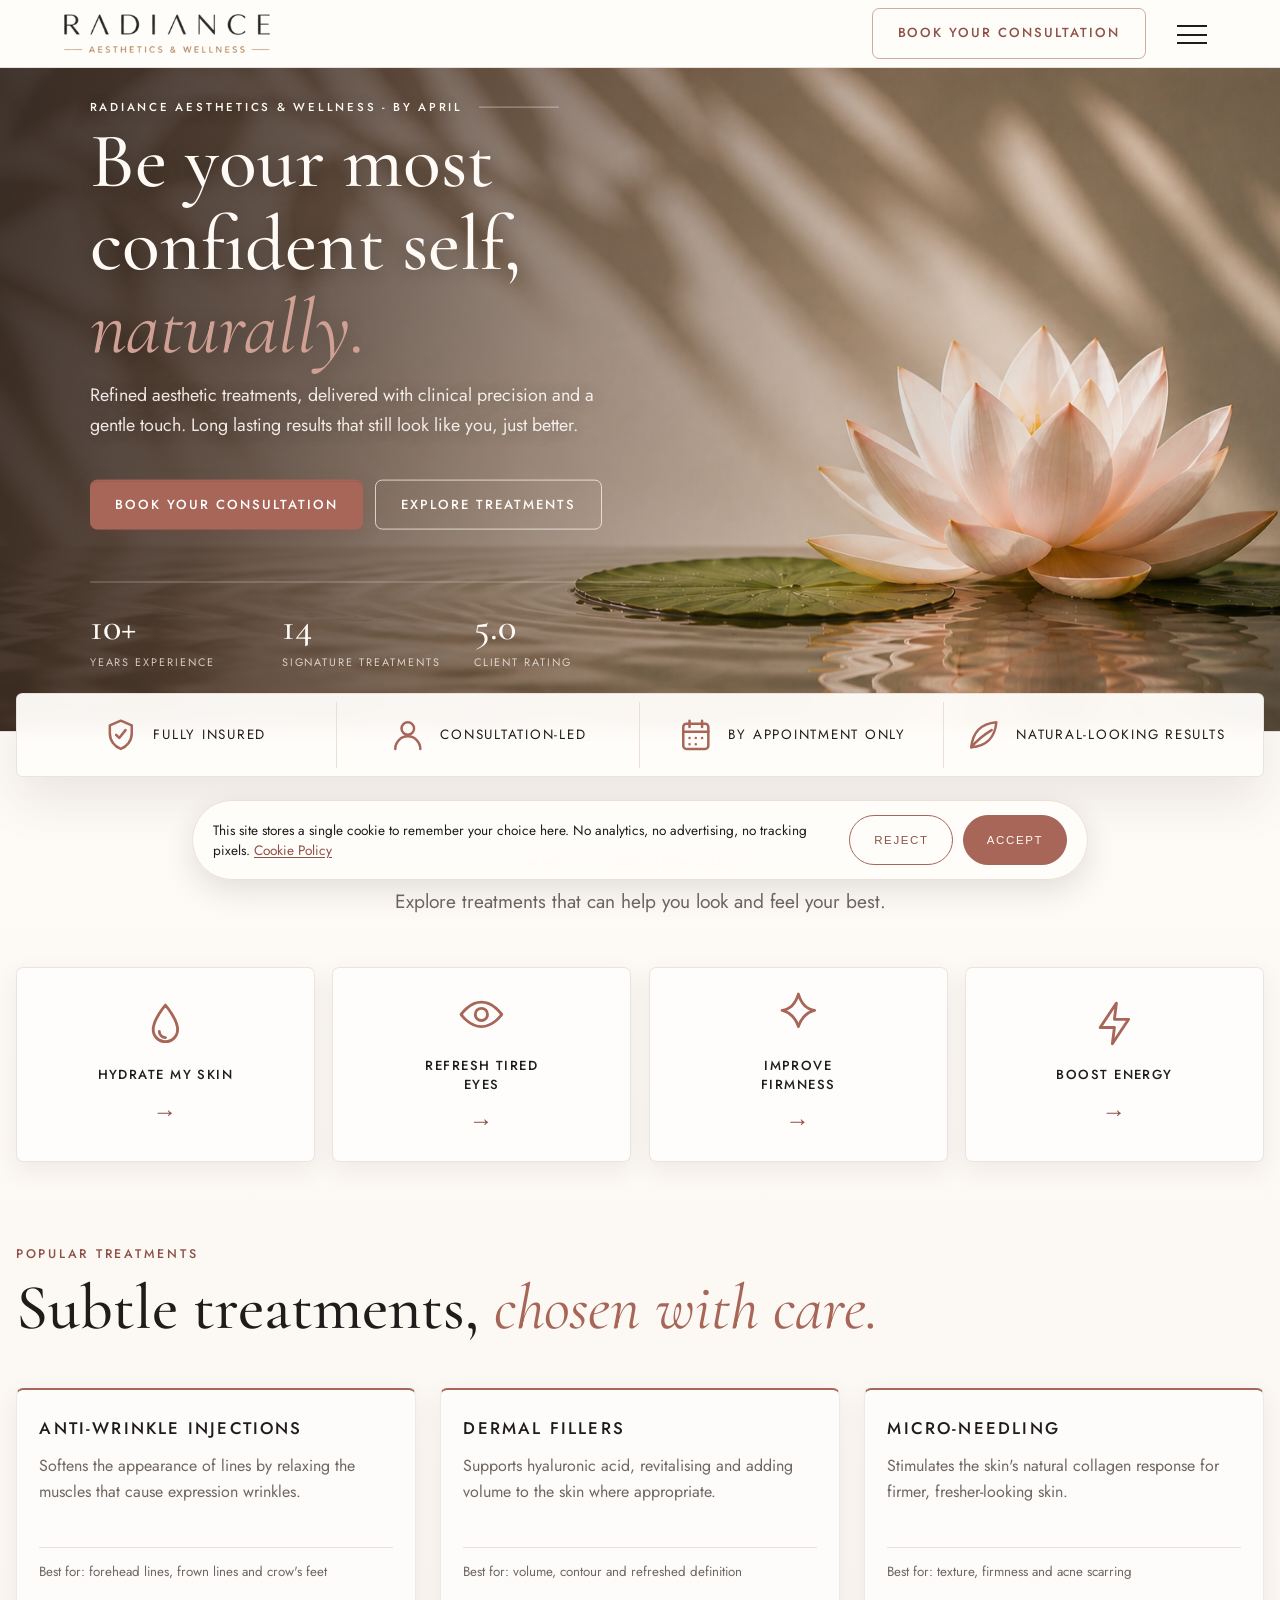
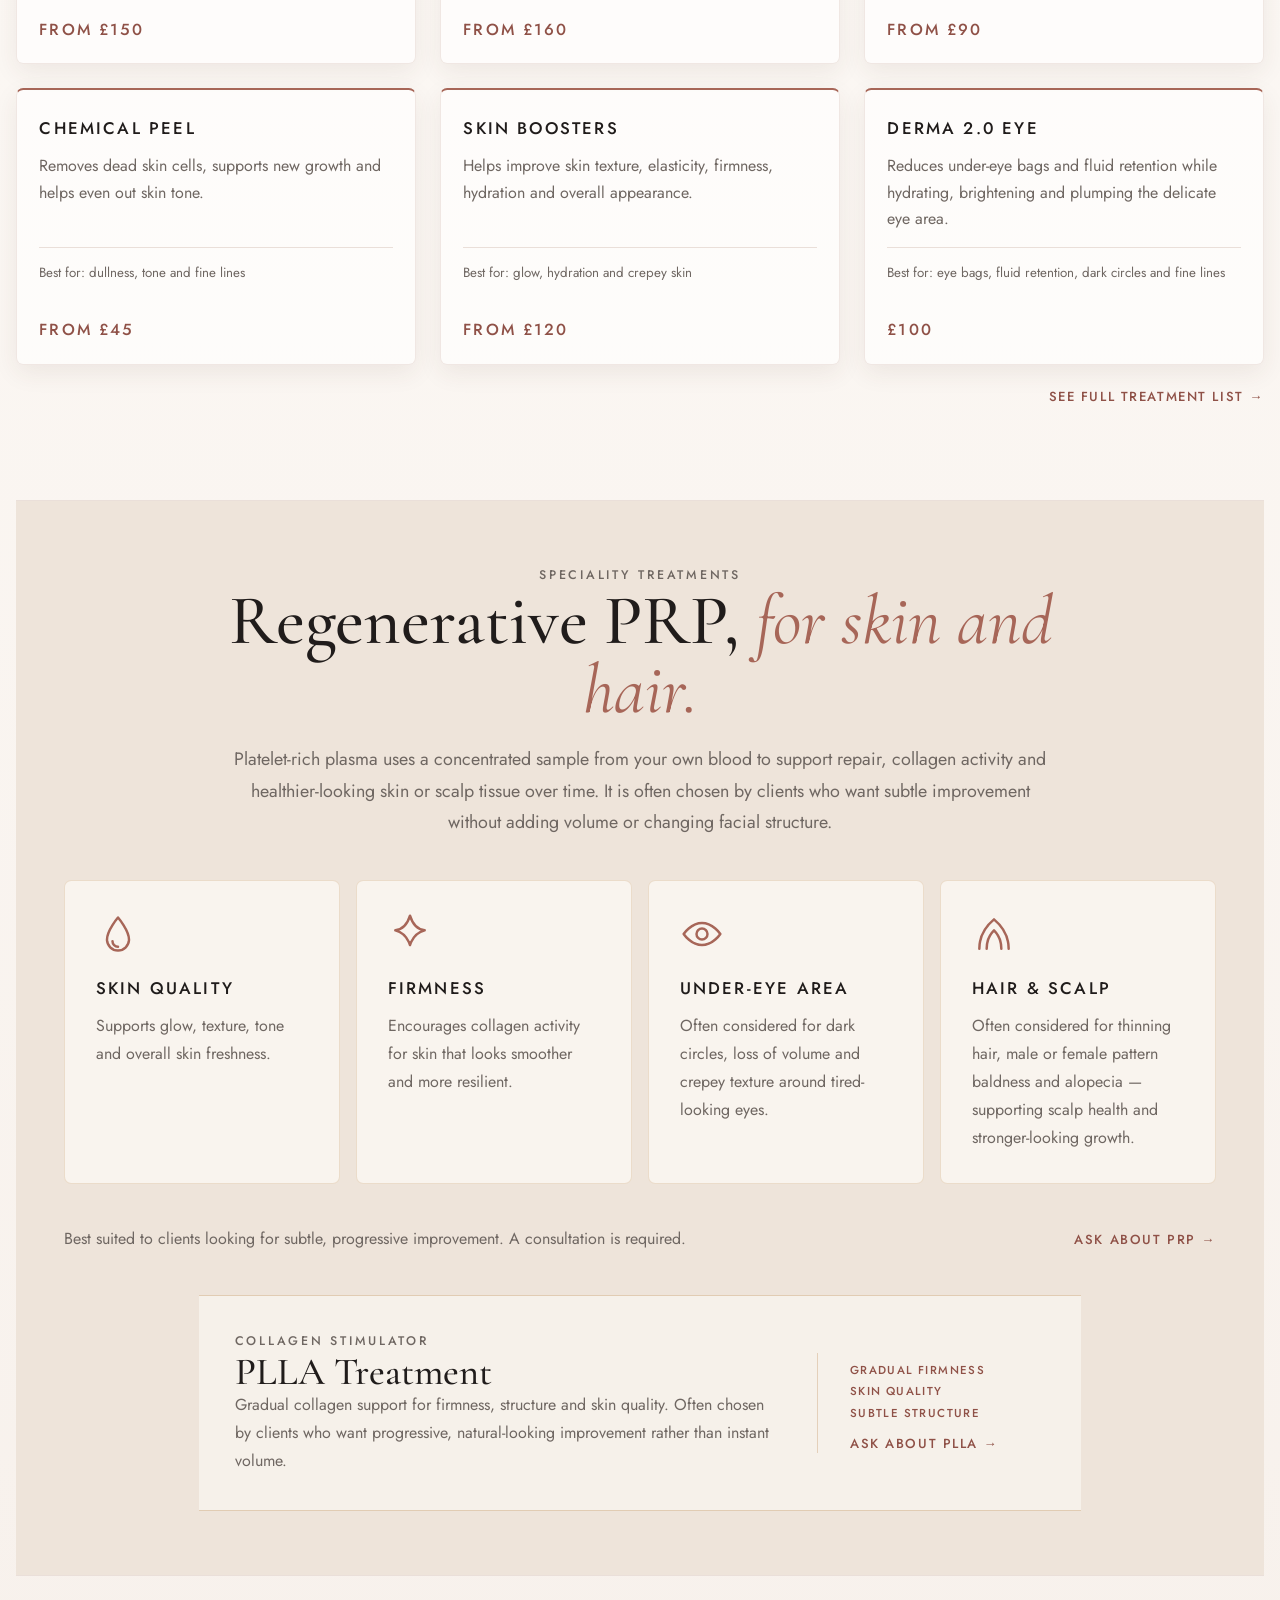
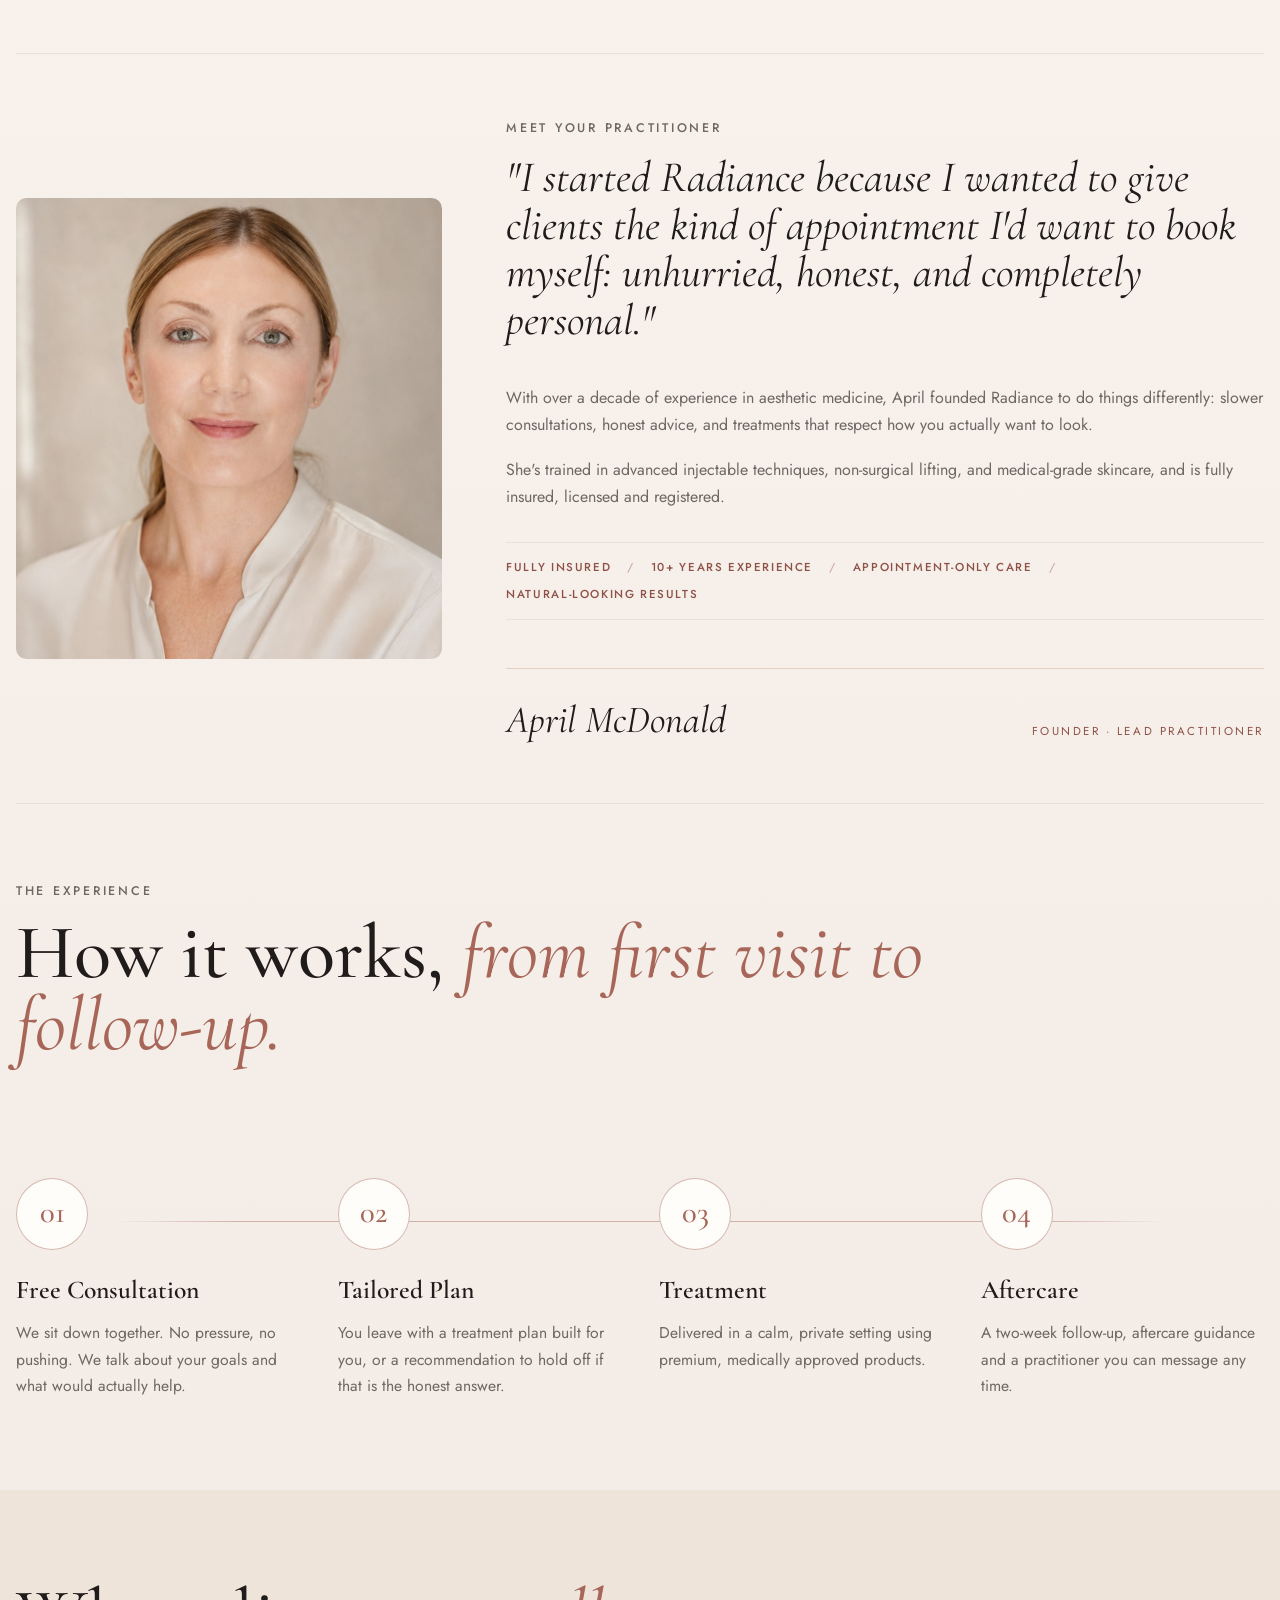
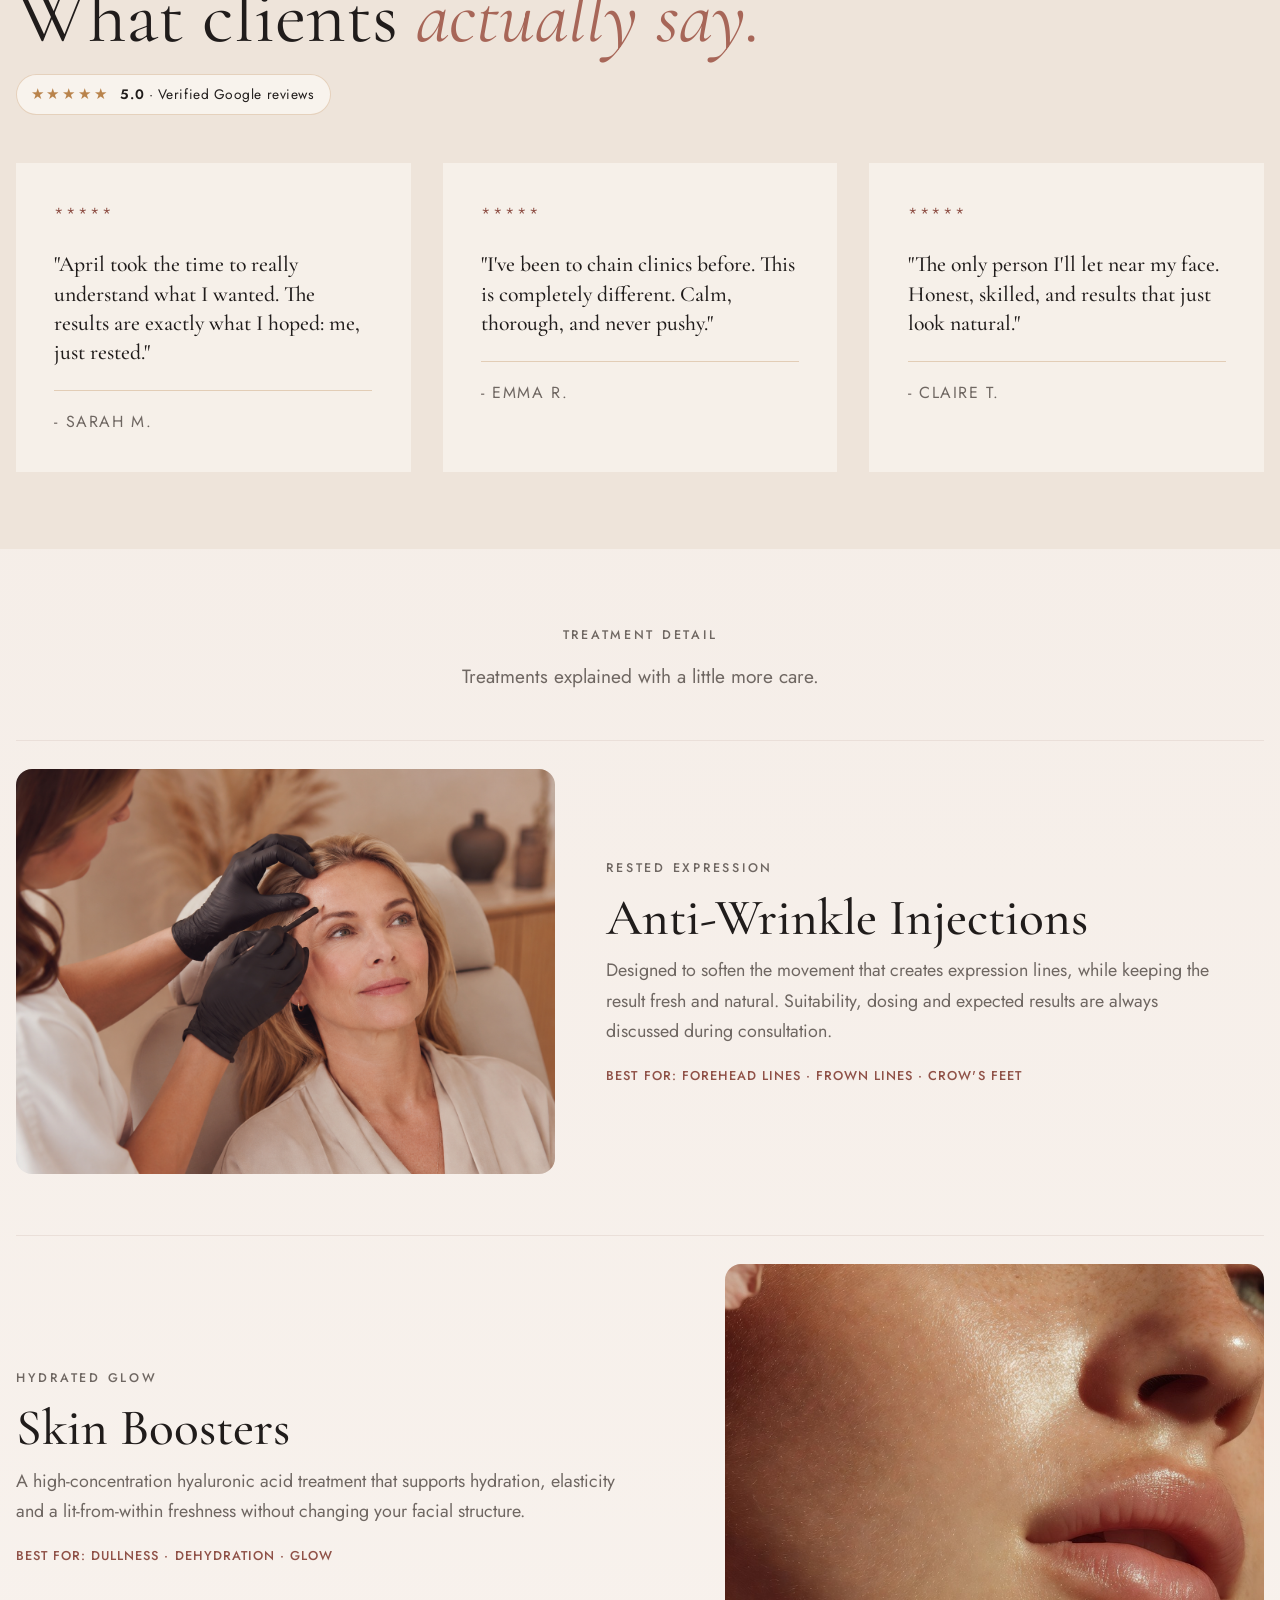
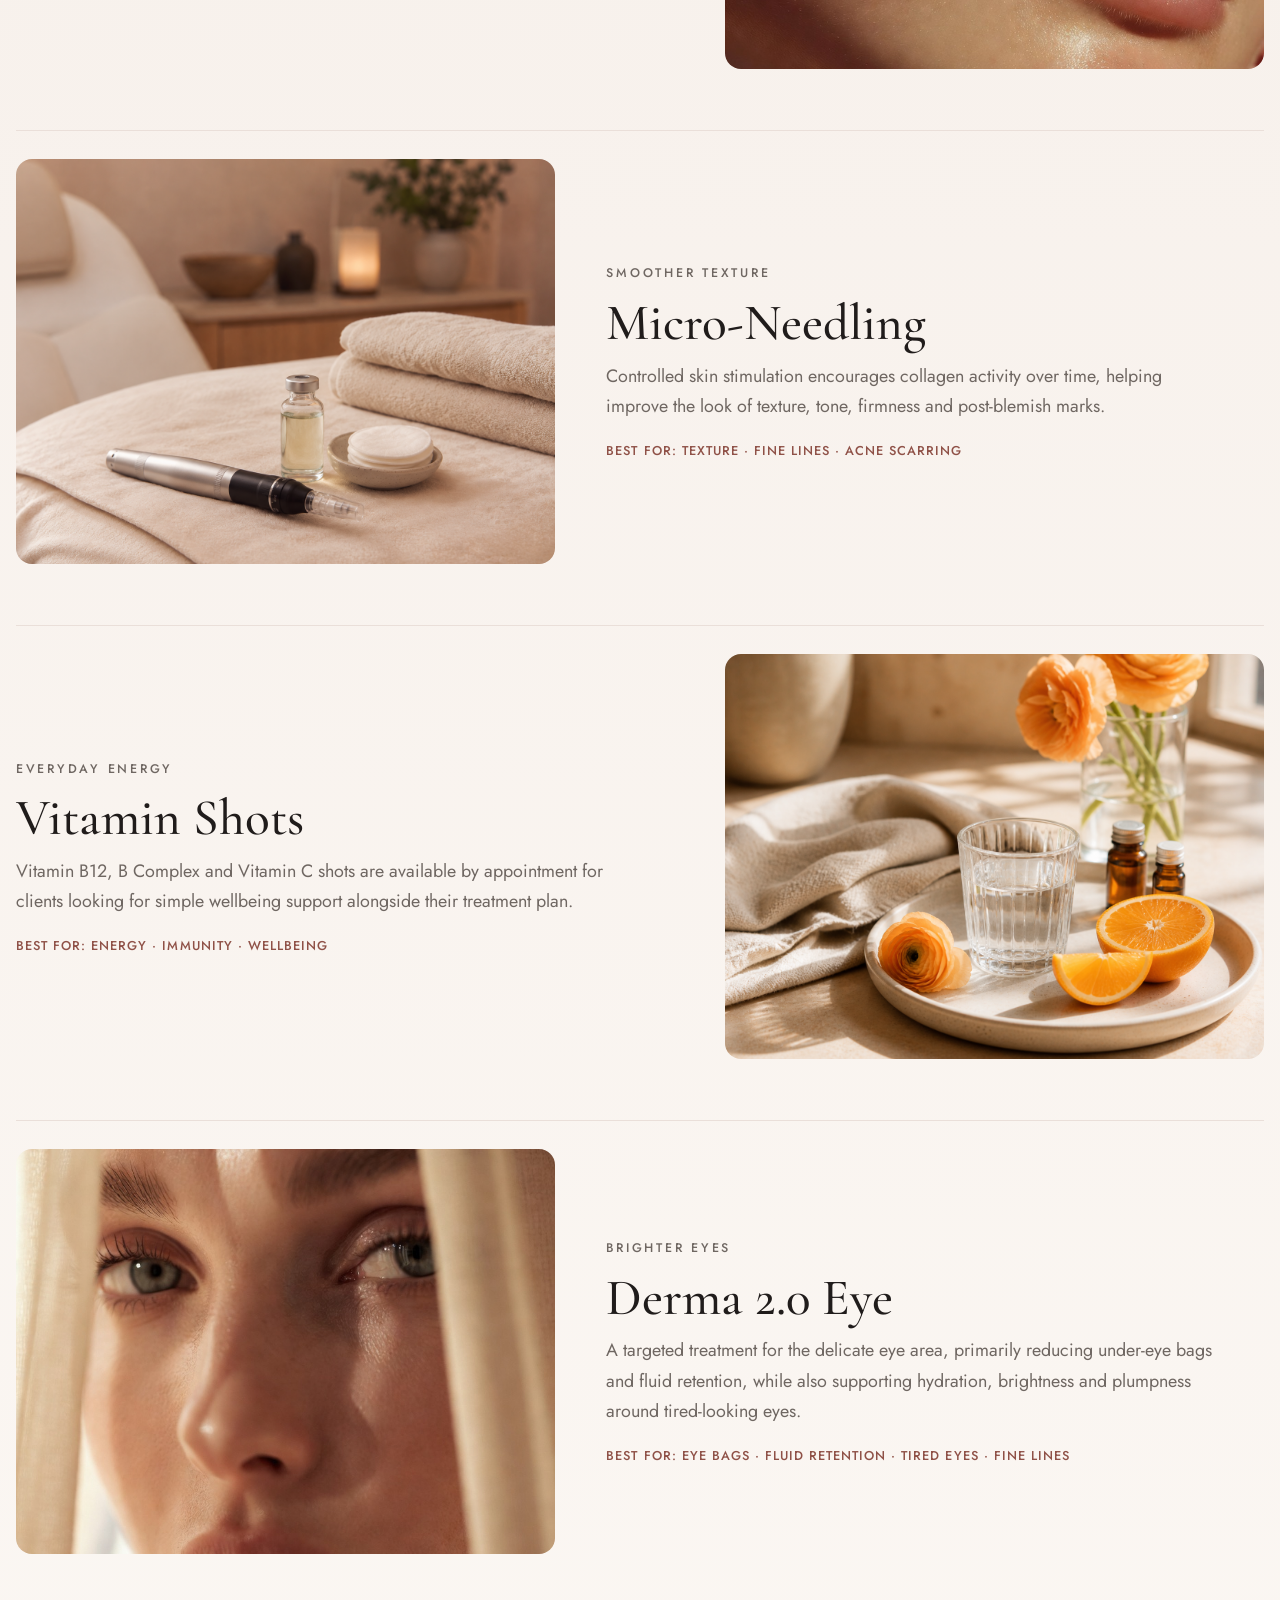
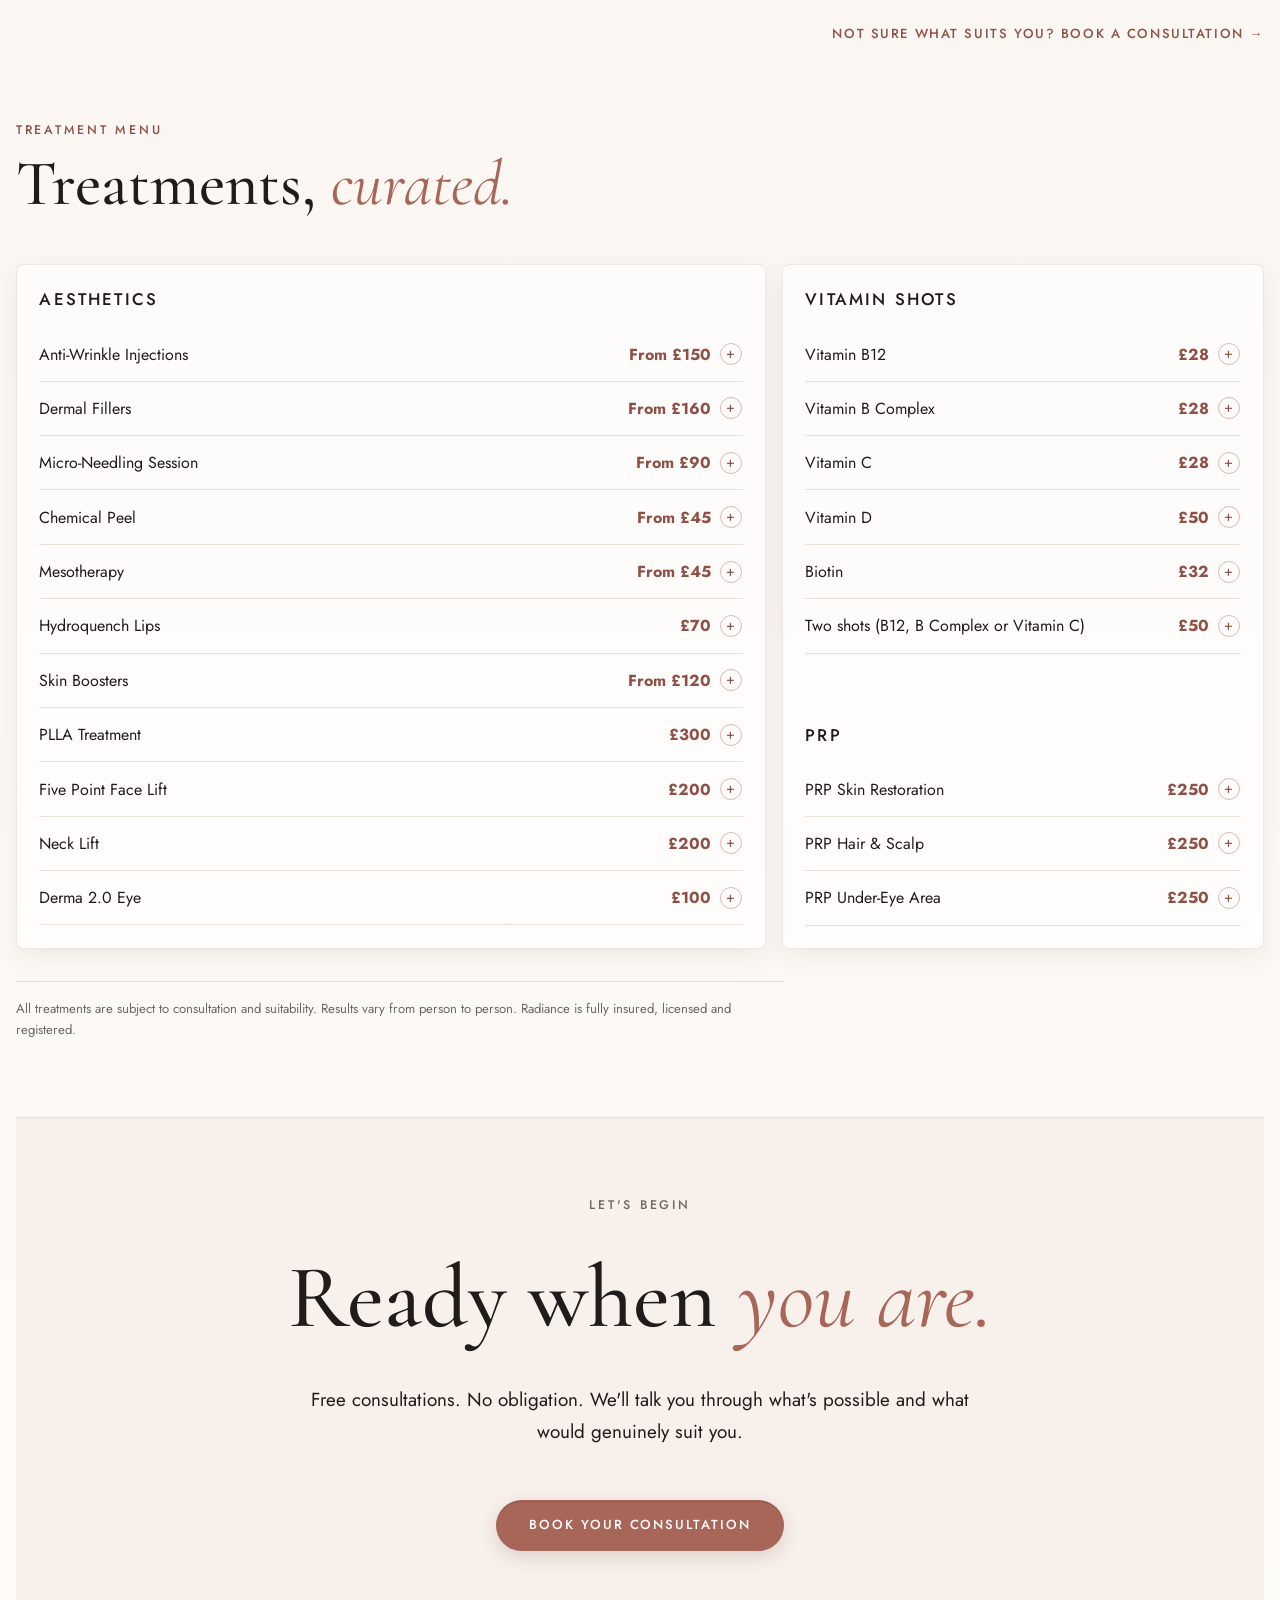
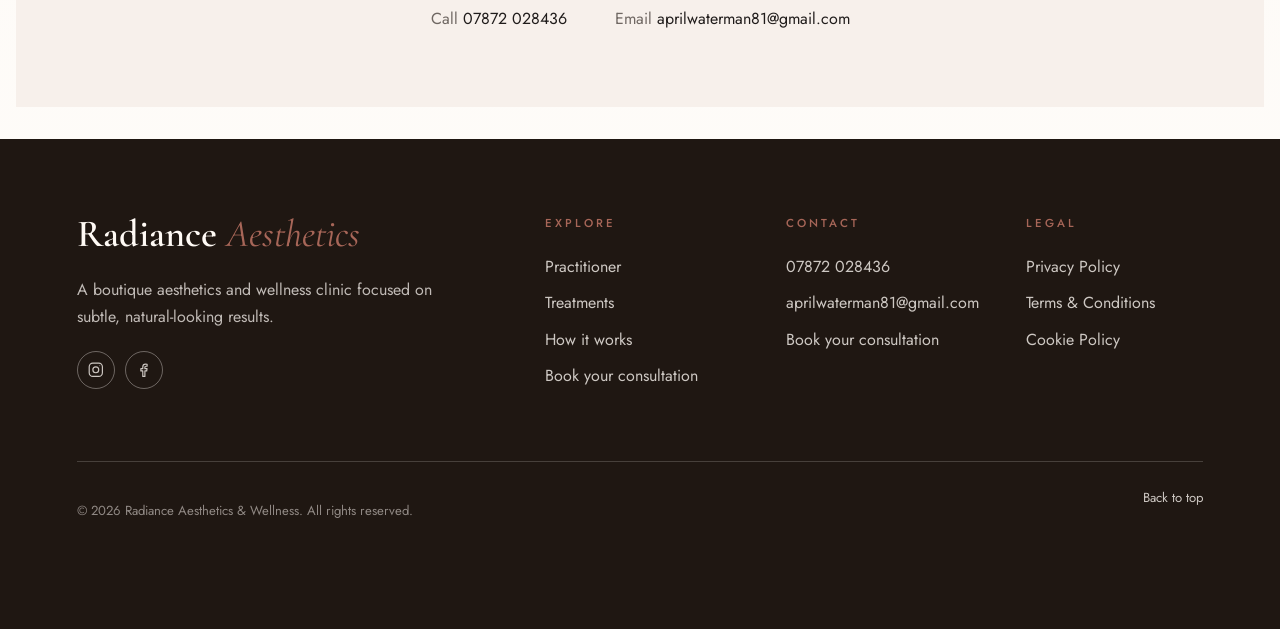
==== commit 767862d8: "logos" ====
--- a/index.html
+++ b/index.html
@@ -17,8 +17,8 @@
   </head>
   <body>
     <header class="site-header" id="top">
-      <a class="brand brand-wordmark" href="#top" aria-label="Radiance Aesthetics & Wellness home">
-        <span>Radiance <em>Aesthetics</em></span>
+      <a class="brand" href="#top" aria-label="Radiance Aesthetics & Wellness home">
+        <img src="assets/logos/radiance-wordmark-600.png" alt="Radiance Aesthetics & Wellness" class="brand-logo" />
       </a>
       <a class="button button-ghost header-cta" href="https://wa.me/447872028436?text=Hi%20April%2C%20I%27d%20like%20to%20book%20a%20free%20Radiance%20Aesthetics%20consultation.">
         Book your consultation
--- a/styles.css
+++ b/styles.css
@@ -116,6 +116,12 @@
   letter-spacing: 0;
 }
 
+.brand-logo {
+  height: clamp(2rem, 3vw, 2.8rem);
+  width: auto;
+  display: block;
+}
+
 .brand-wordmark span {
   font-family: var(--serif);
   font-size: clamp(1.55rem, 2.6vw, 2.1rem);
@@ -1751,6 +1757,10 @@
     font-size: 1.3rem;
   }
 
+  .brand-logo {
+    height: 1.6rem;
+  }
+
   .header-cta {
     min-height: 2.75rem;
     padding: 0.62rem 0.85rem;
@@ -2202,18 +2212,9 @@
   border-bottom: 1px solid var(--line);
 }
 
-.legal-header .brand-wordmark {
-  font-family: var(--serif);
-  font-size: 1.55rem;
-  font-weight: 600;
-  color: var(--ink);
-  text-decoration: none;
-}
-
-.legal-header .brand-wordmark em {
-  color: var(--clay);
-  font-style: italic;
-  font-weight: 400;
+.legal-header .brand-logo {
+  height: 1.8rem;
+  width: auto;
 }
 
 .legal-page {
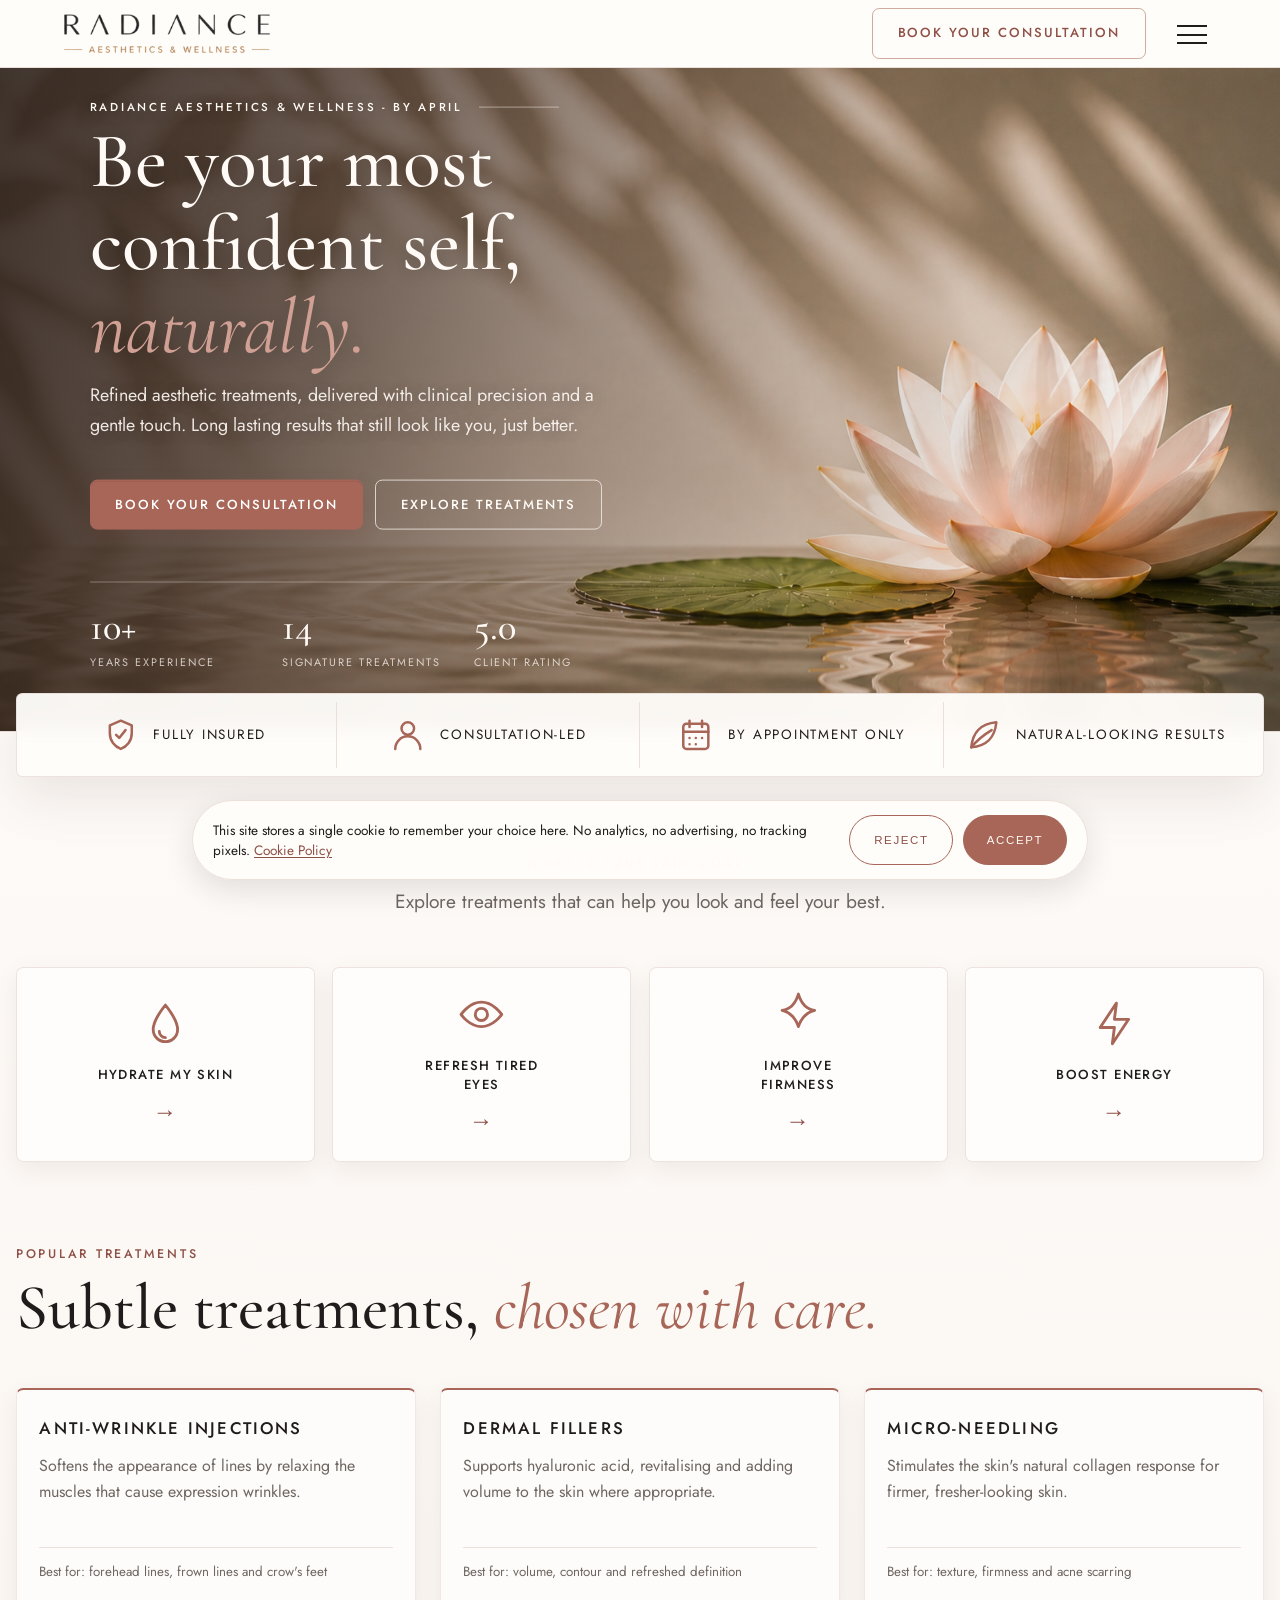
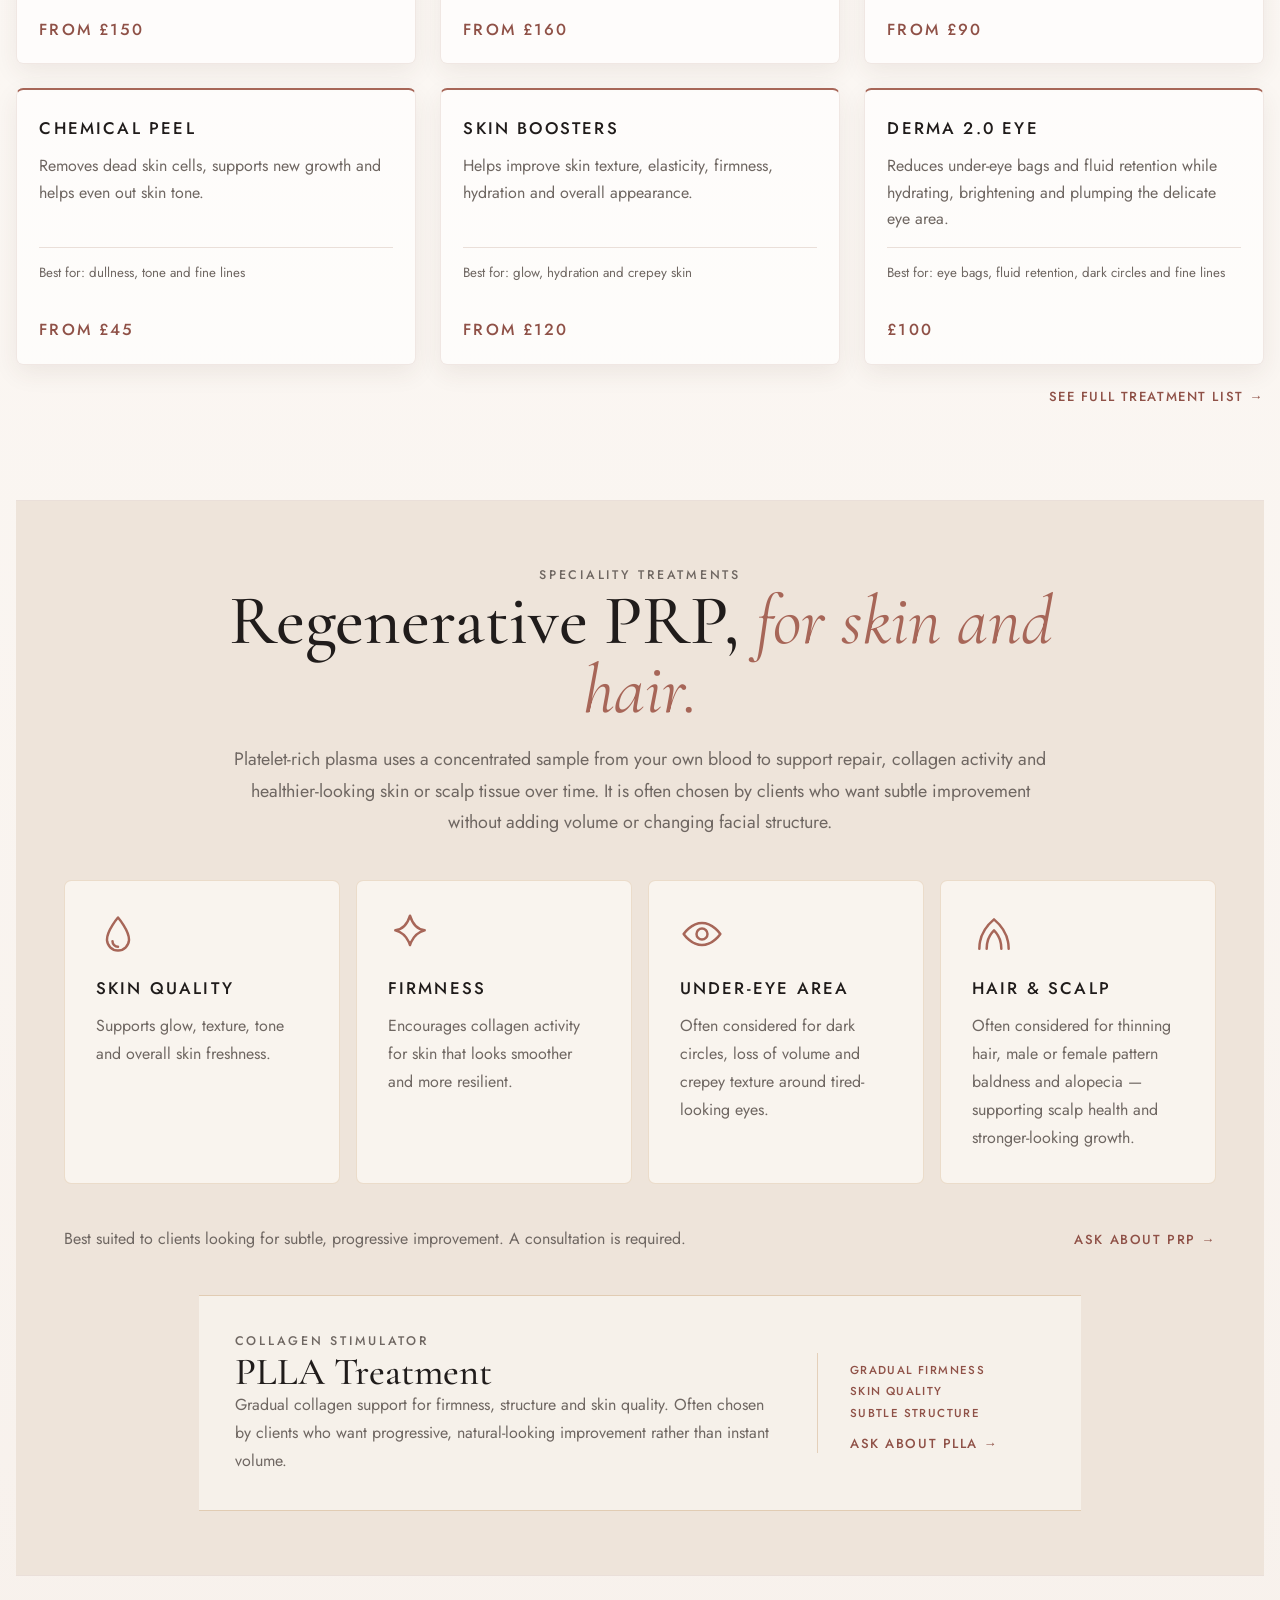
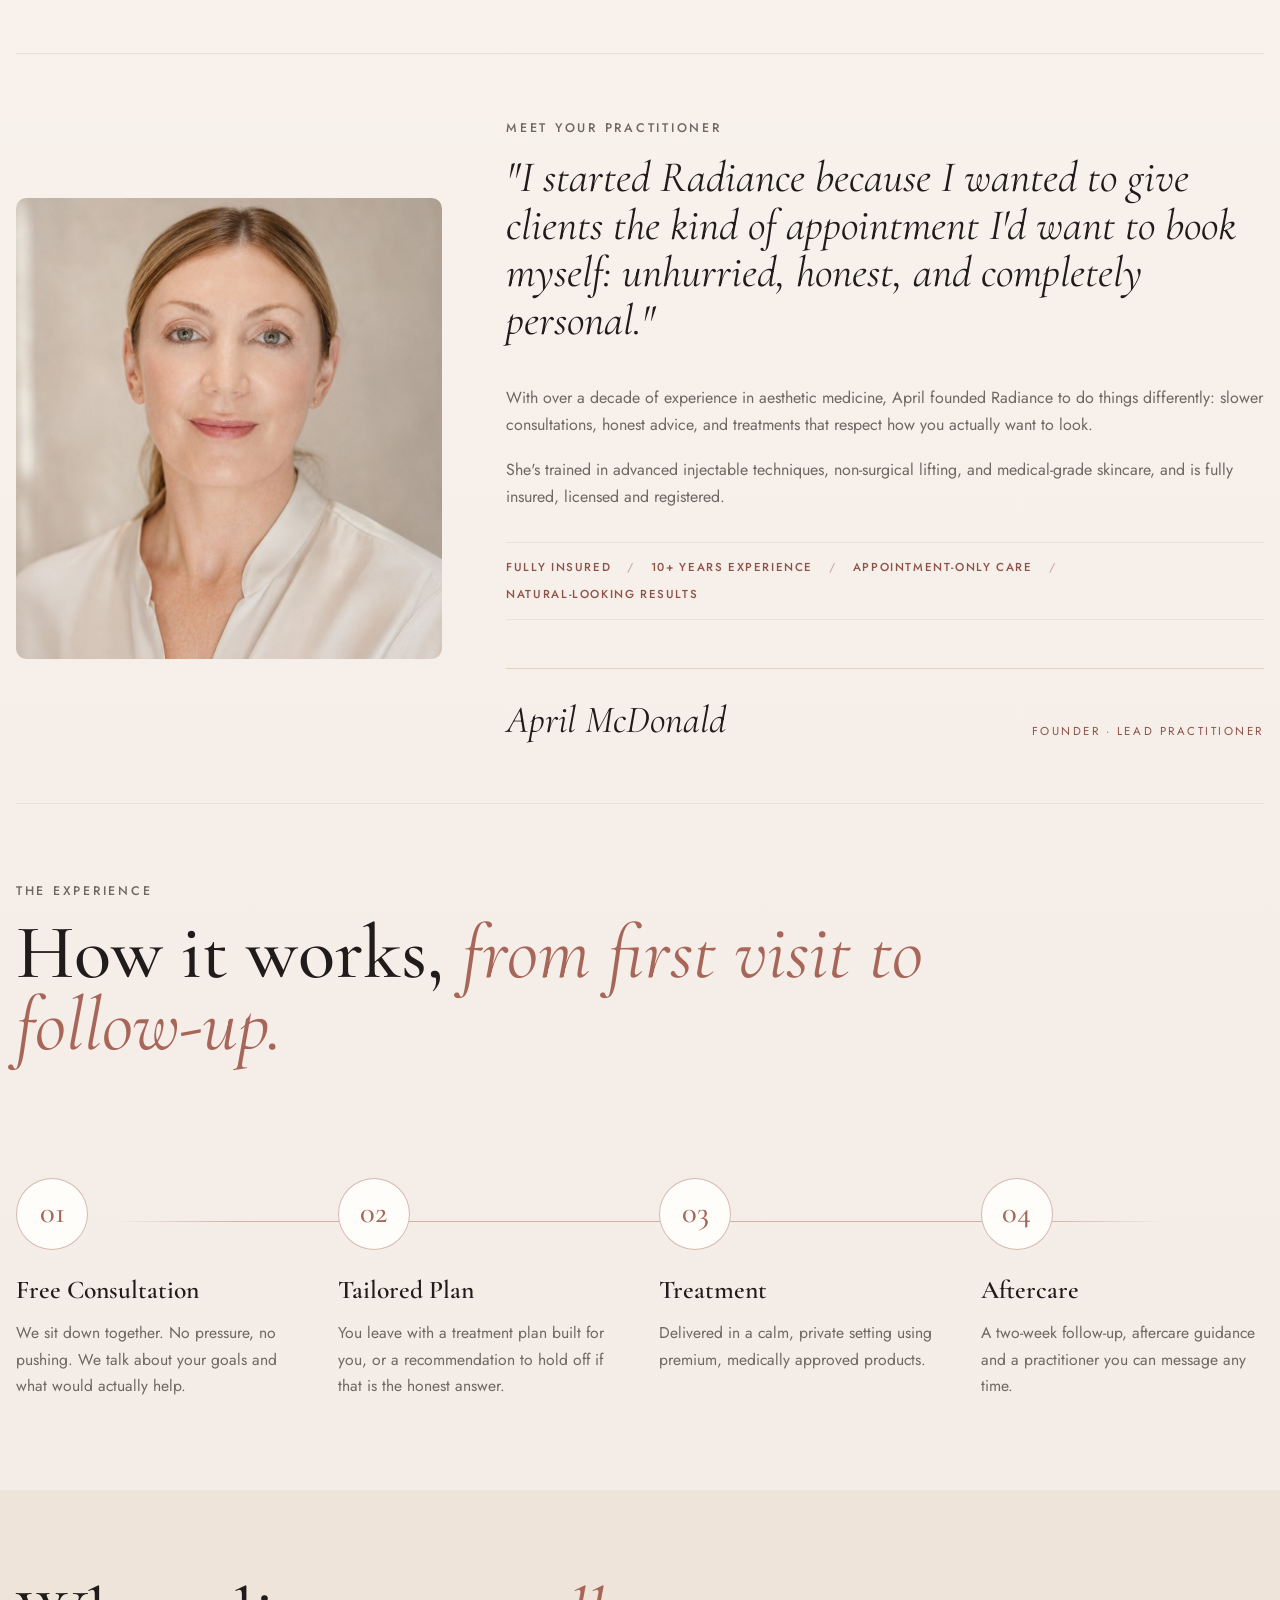
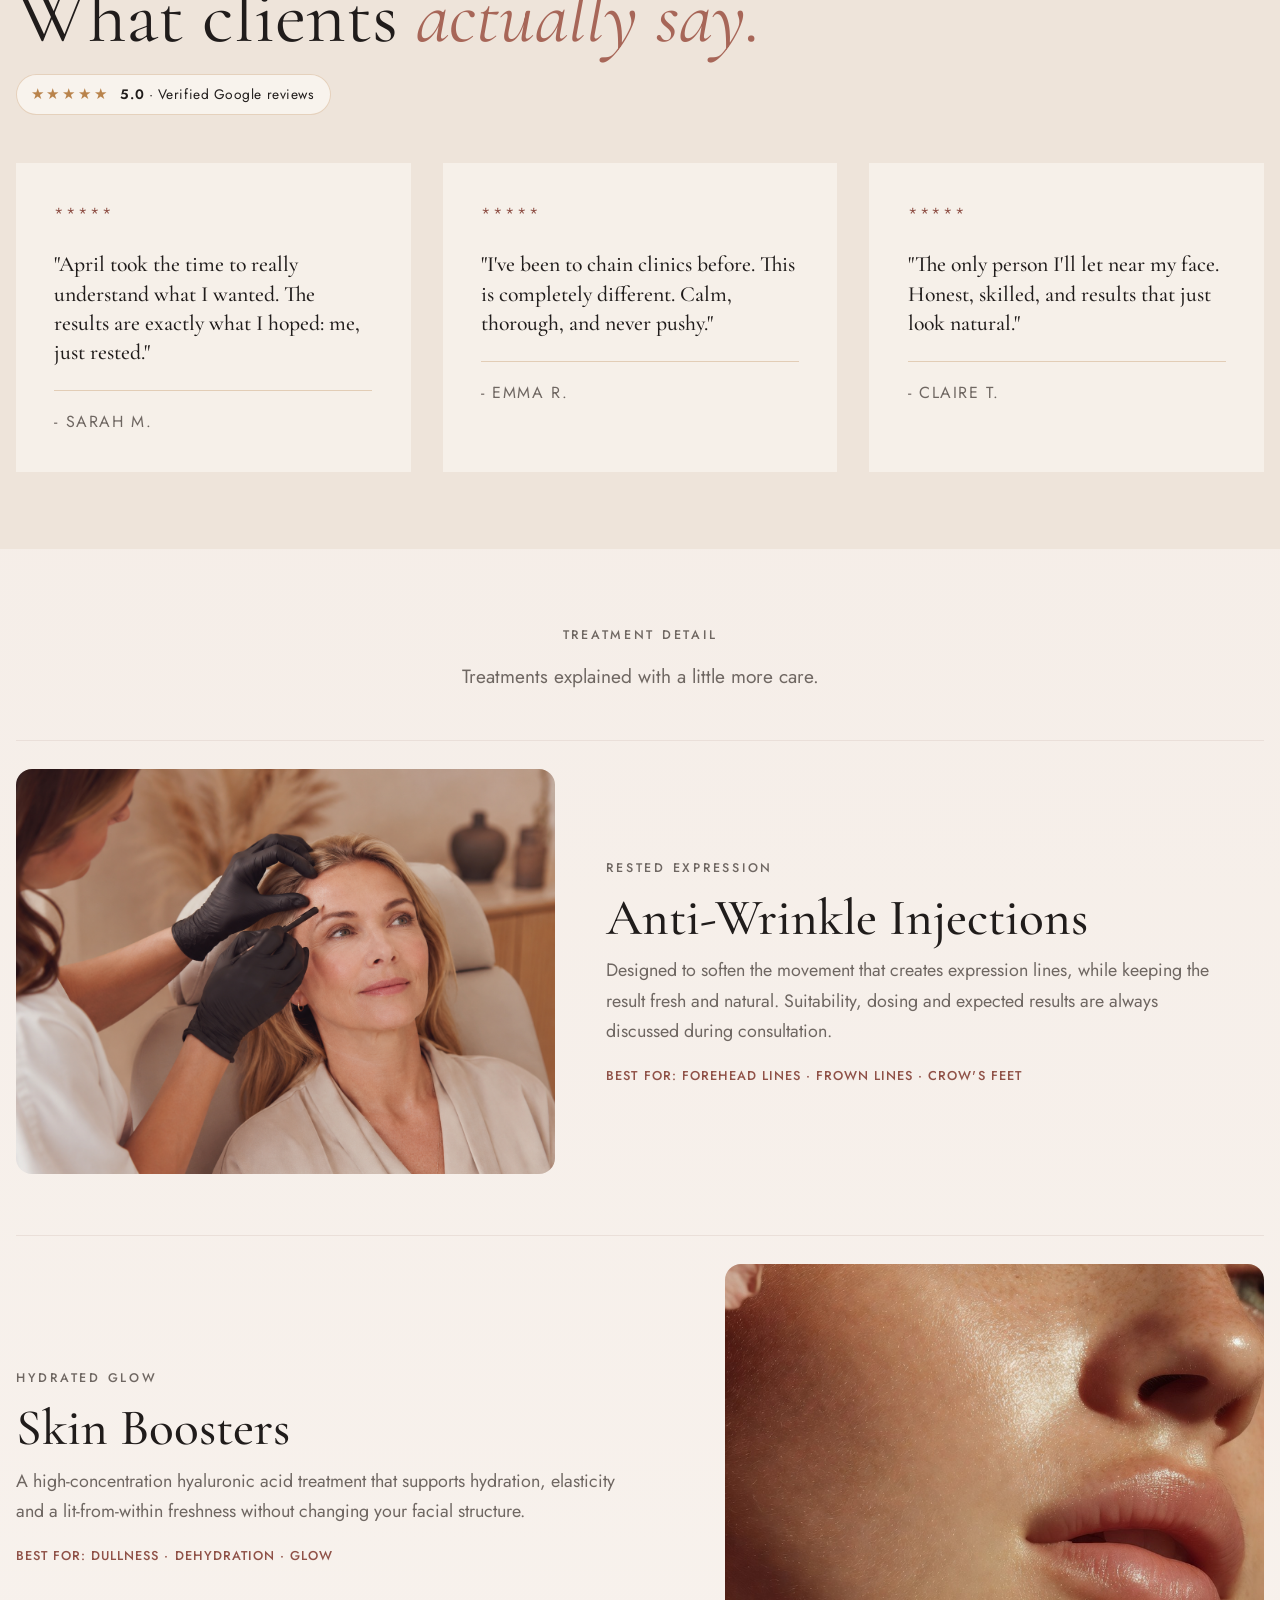
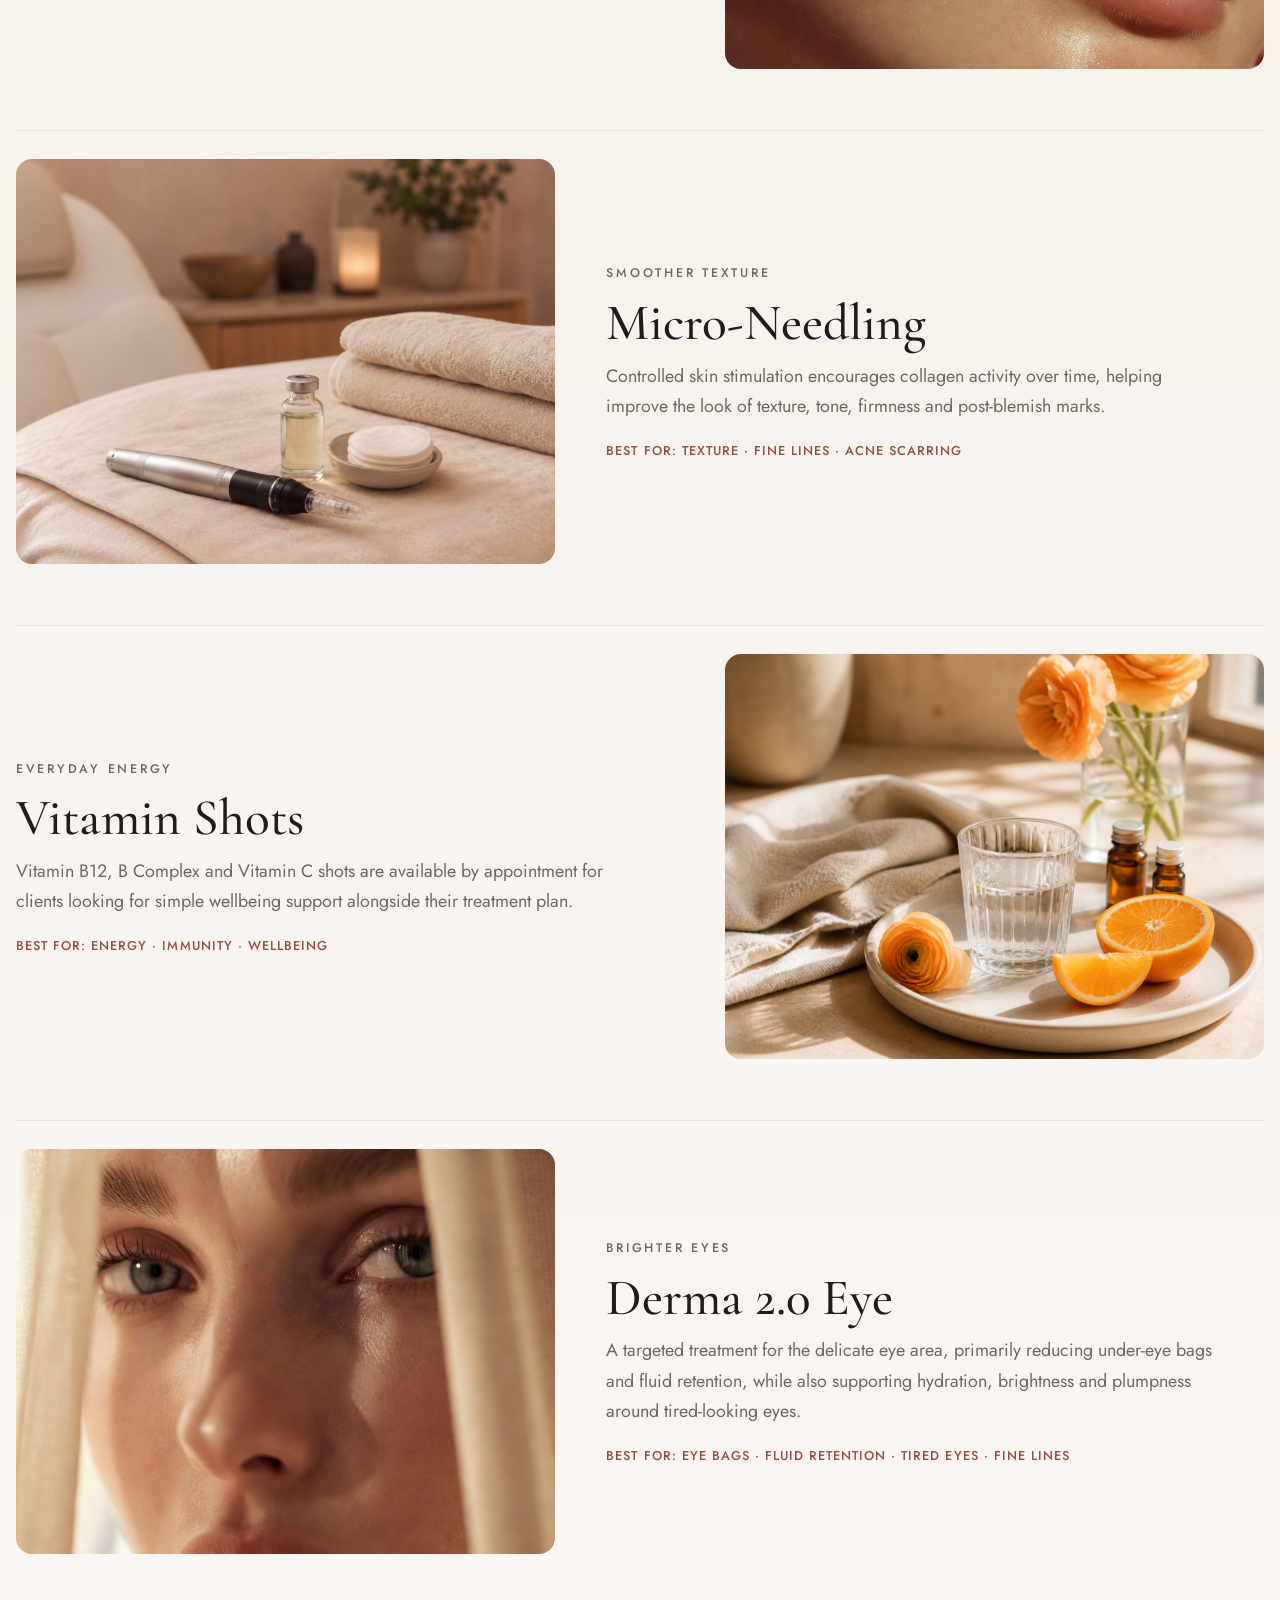
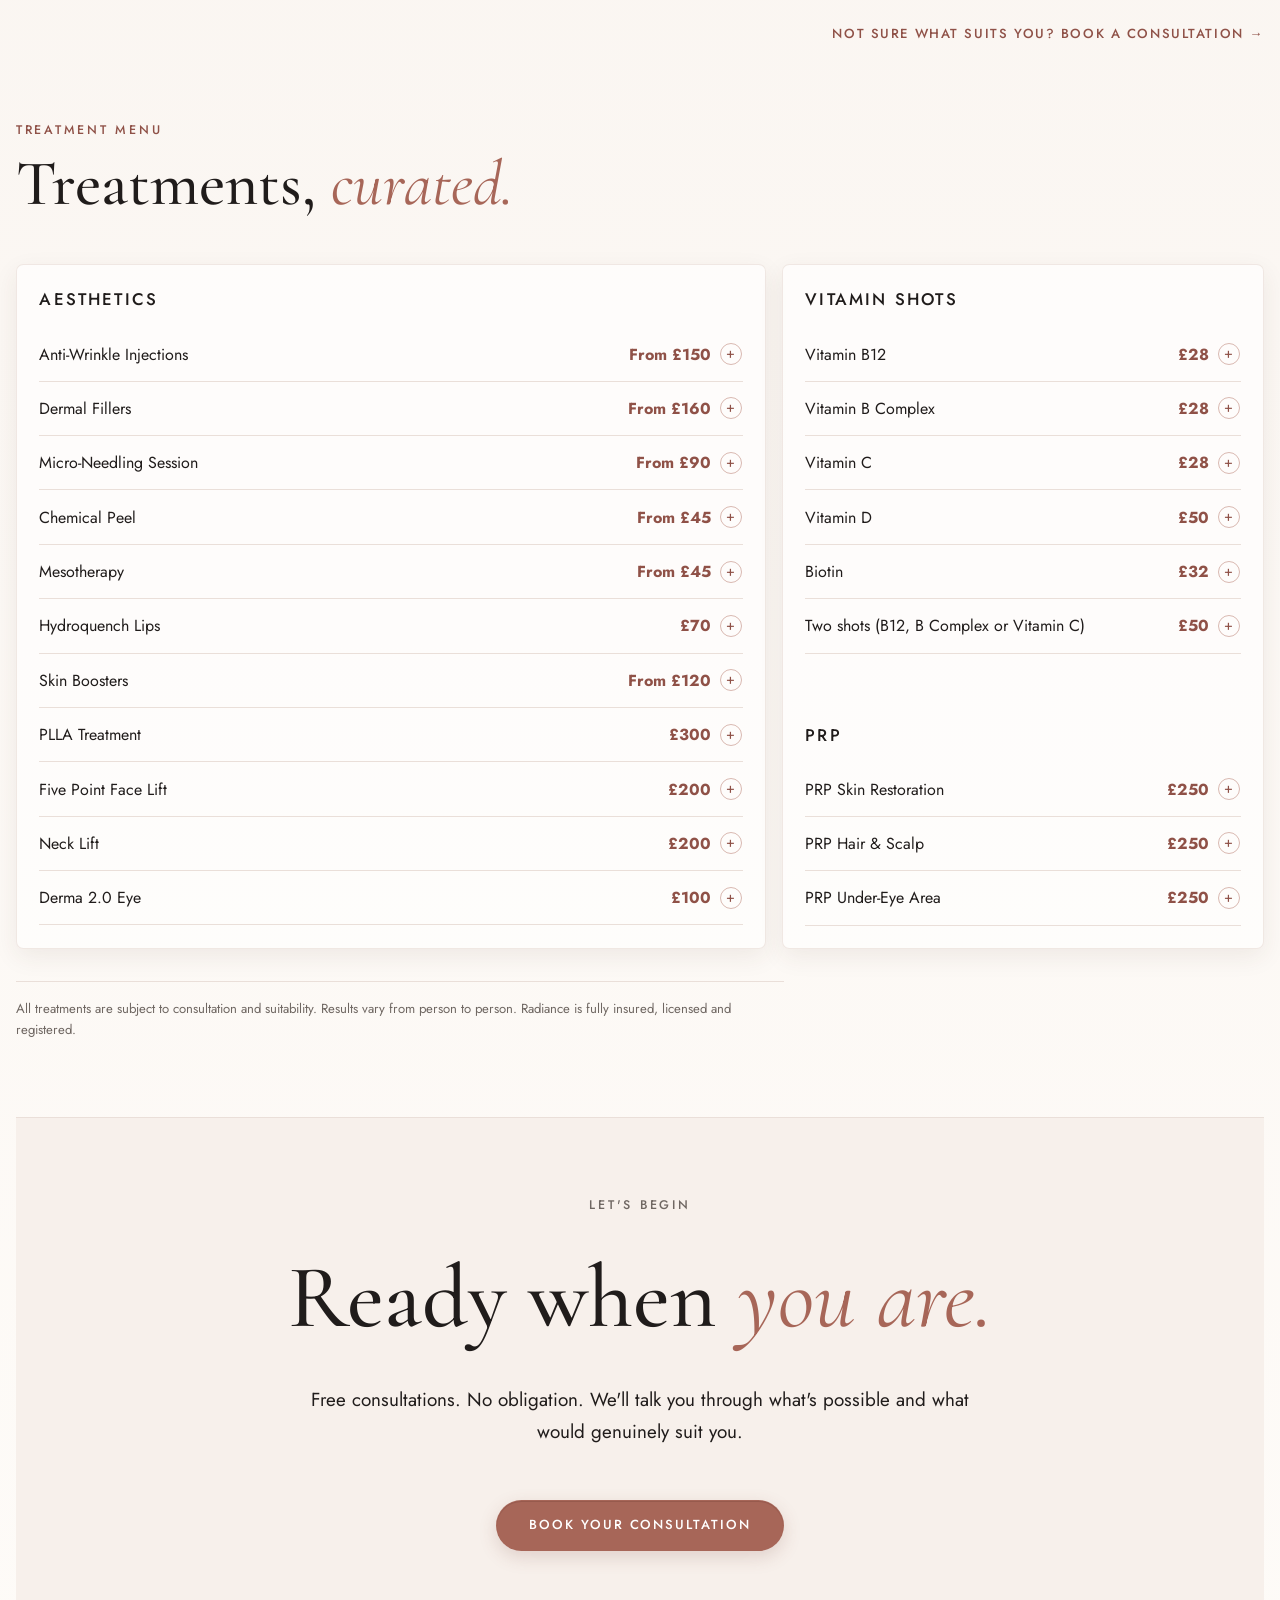
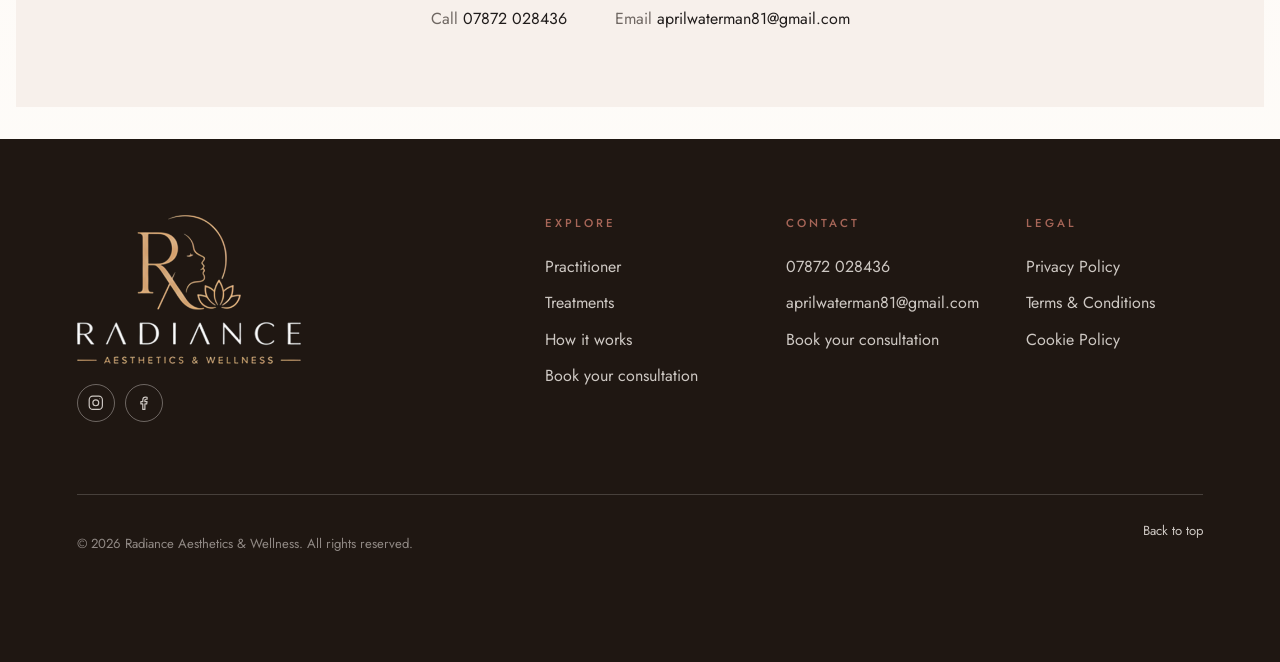
==== commit 9056ed94: "logos" ====
--- a/index.html
+++ b/index.html
@@ -558,8 +558,7 @@
     <footer class="site-footer">
       <div class="footer-main">
         <div class="footer-brand">
-          <h2>Radiance <em>Aesthetics</em></h2>
-          <p>A boutique aesthetics and wellness clinic focused on subtle, natural-looking results.</p>
+          <img src="assets/logos/radiance-footer-logo.png" alt="Radiance Aesthetics & Wellness" class="footer-brand-logo" />
           <ul class="footer-social" aria-label="Social media">
             <li>
               <a href="https://www.instagram.com/radiance_aestheticsandwellness/" target="_blank" rel="noopener noreferrer" aria-label="Radiance Aesthetics on Instagram">
--- a/styles.css
+++ b/styles.css
@@ -1502,25 +1502,11 @@
   padding-bottom: clamp(3rem, 6vw, 4.5rem);
 }
 
-.footer-brand h2 {
-  margin: 0 0 1.4rem;
-  font-family: var(--serif);
-  font-size: clamp(1.8rem, 3vw, 2.5rem);
-  font-weight: 600;
-  line-height: 1;
-}
-
-.footer-brand h2 em {
-  color: var(--clay);
-  font-style: italic;
-  font-weight: 400;
-}
-
-.footer-brand p {
-  max-width: 23rem;
-  margin: 0;
-  color: rgba(255, 250, 245, 0.72);
-  line-height: 1.7;
+.footer-brand-logo {
+  display: block;
+  width: clamp(10rem, 18vw, 14rem);
+  height: auto;
+  margin-bottom: 0.5rem;
 }
 
 .footer-social {
@@ -2128,12 +2114,11 @@
     padding-bottom: 1.55rem;
   }
 
-  .footer-brand h2 {
-    margin-bottom: 0;
-    font-size: 1.55rem;
-  }
-
-  .footer-brand p,
+  .footer-brand-logo {
+    width: 9rem;
+    margin: 0 auto 0.2rem;
+  }
+
   .footer-explore,
   .footer-contact {
     display: none;
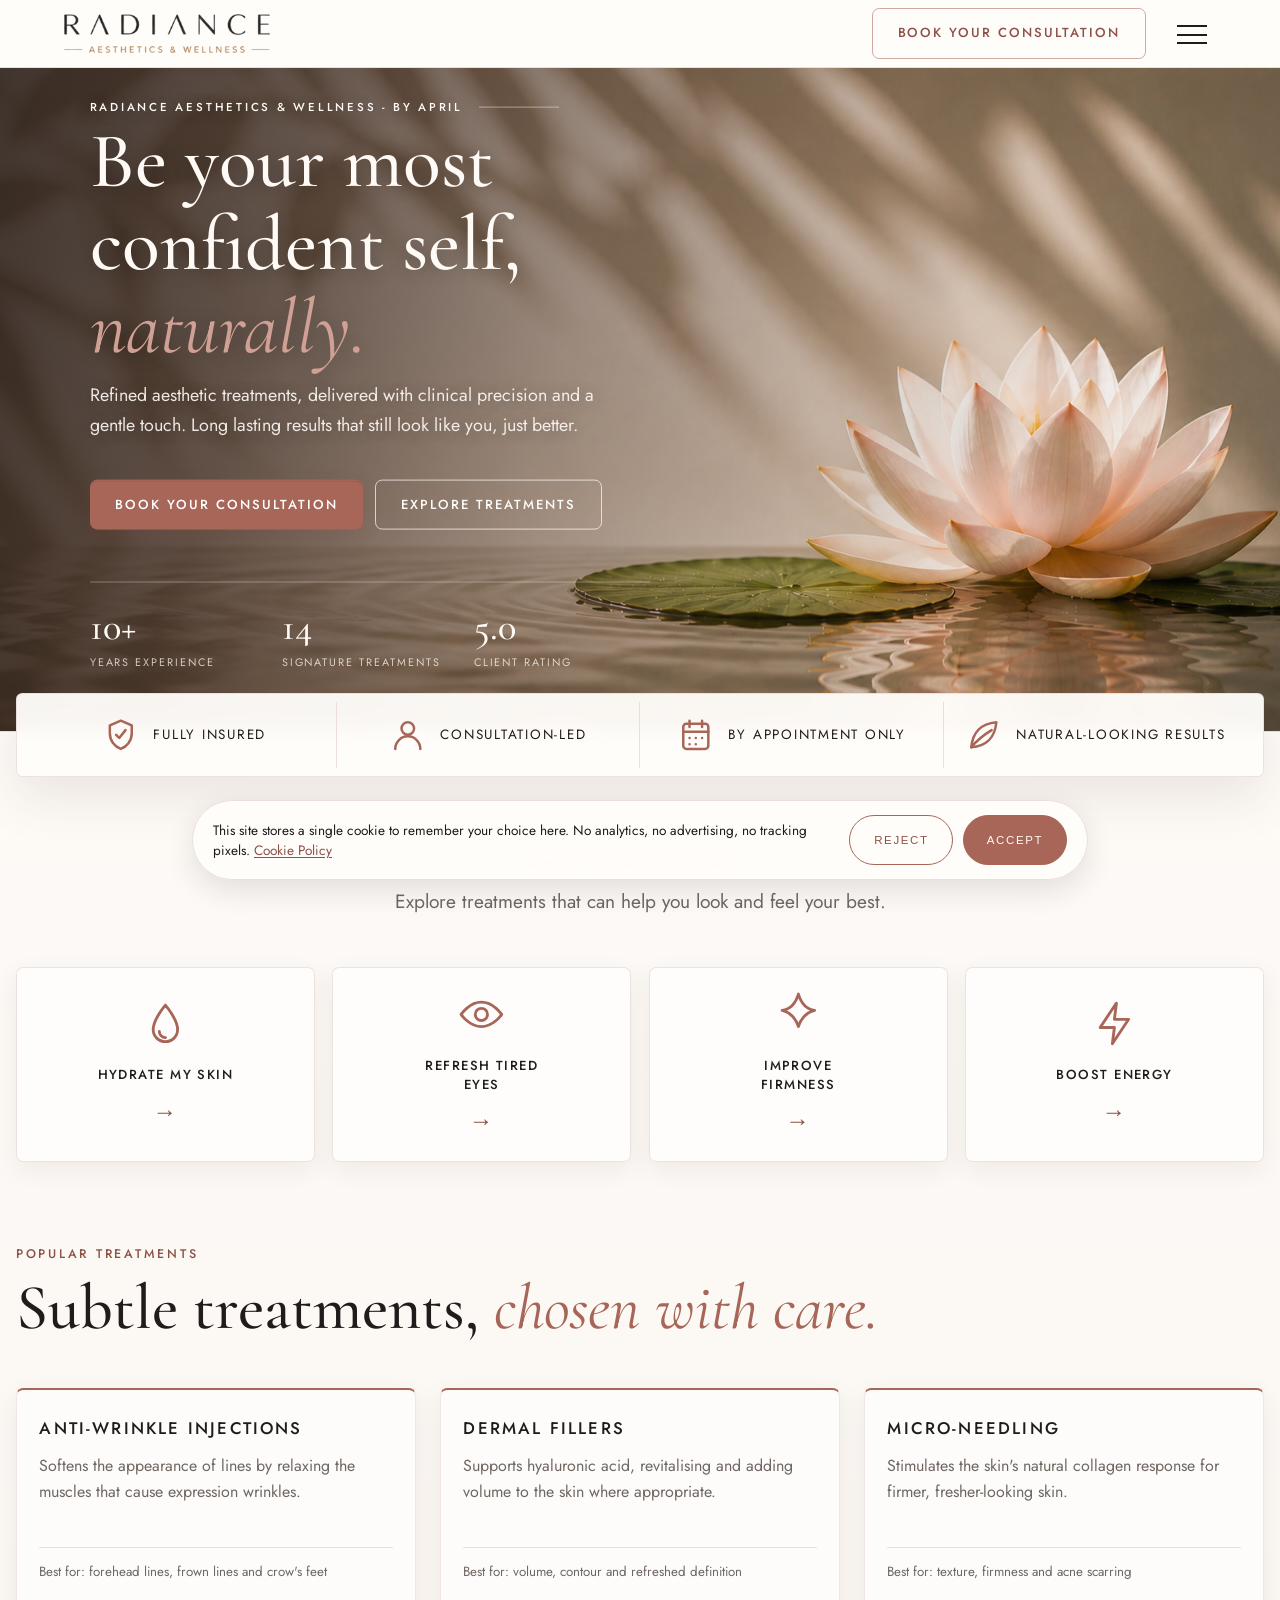
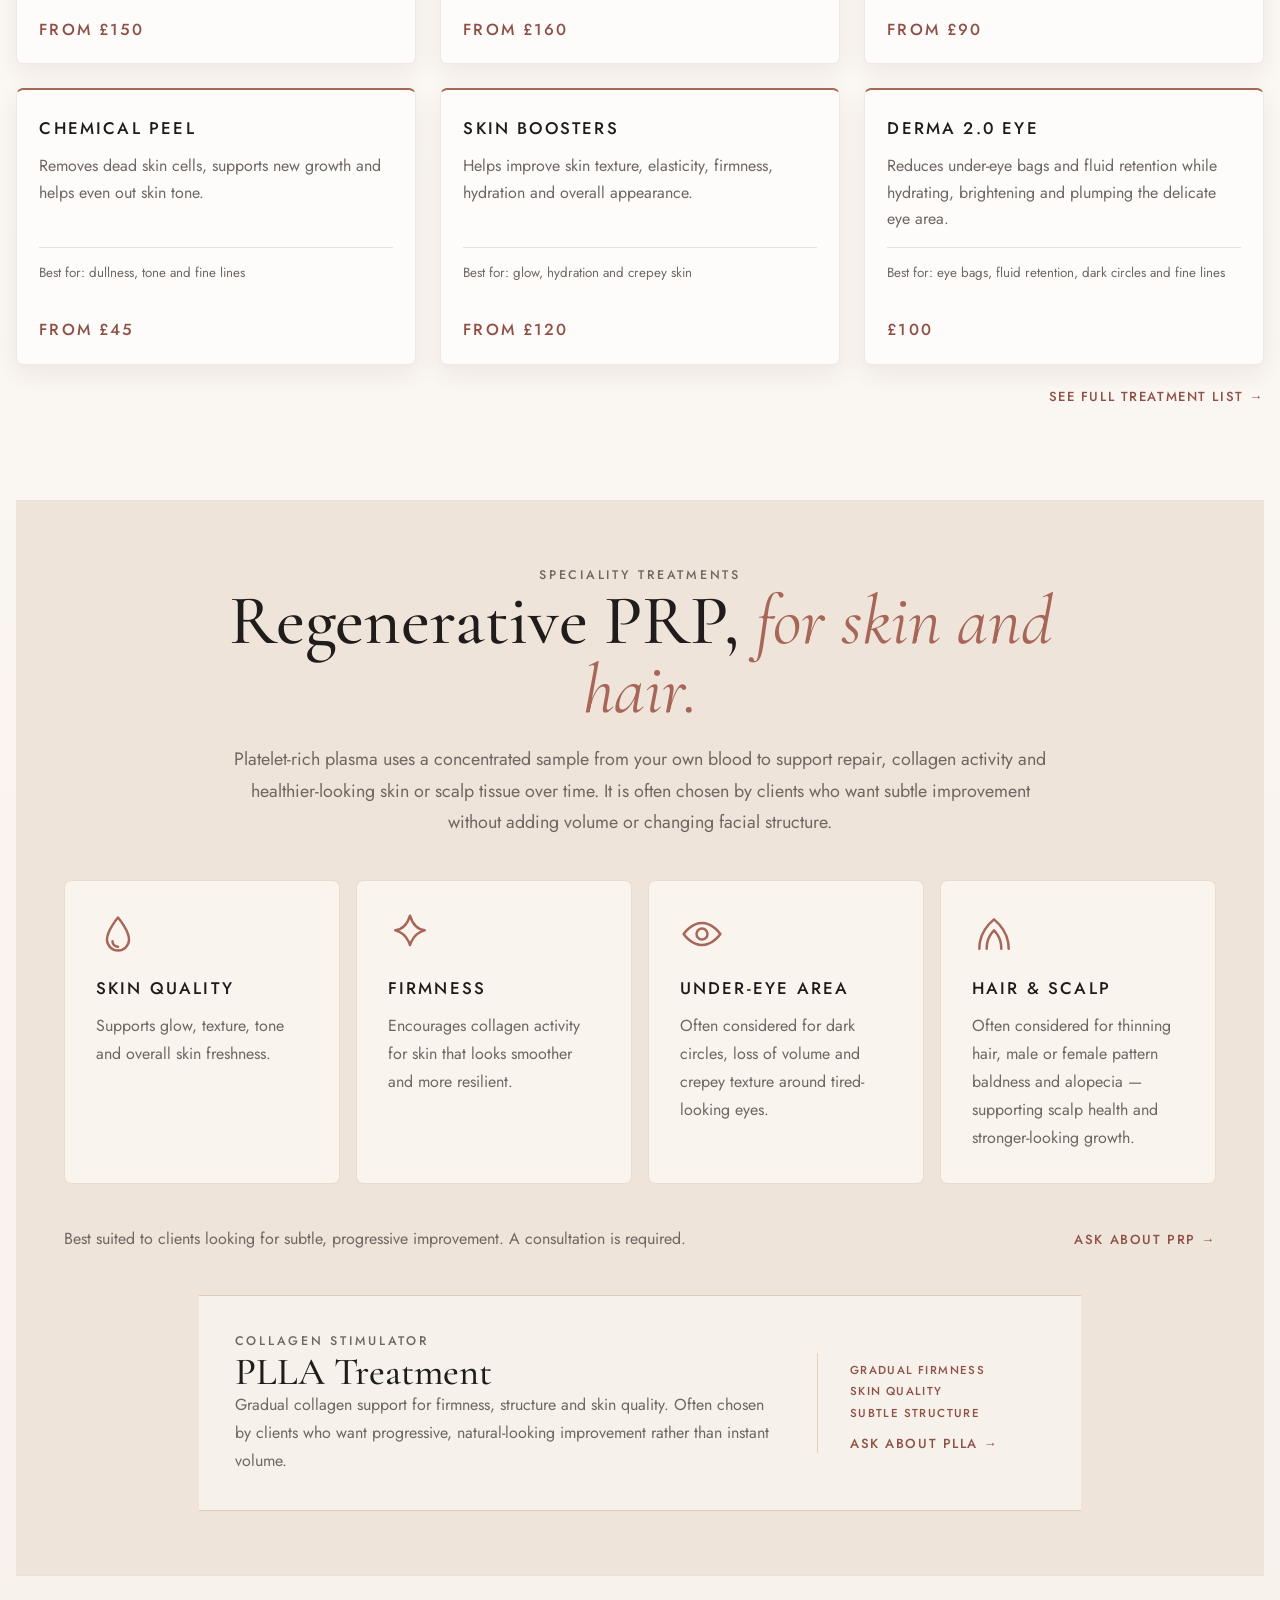
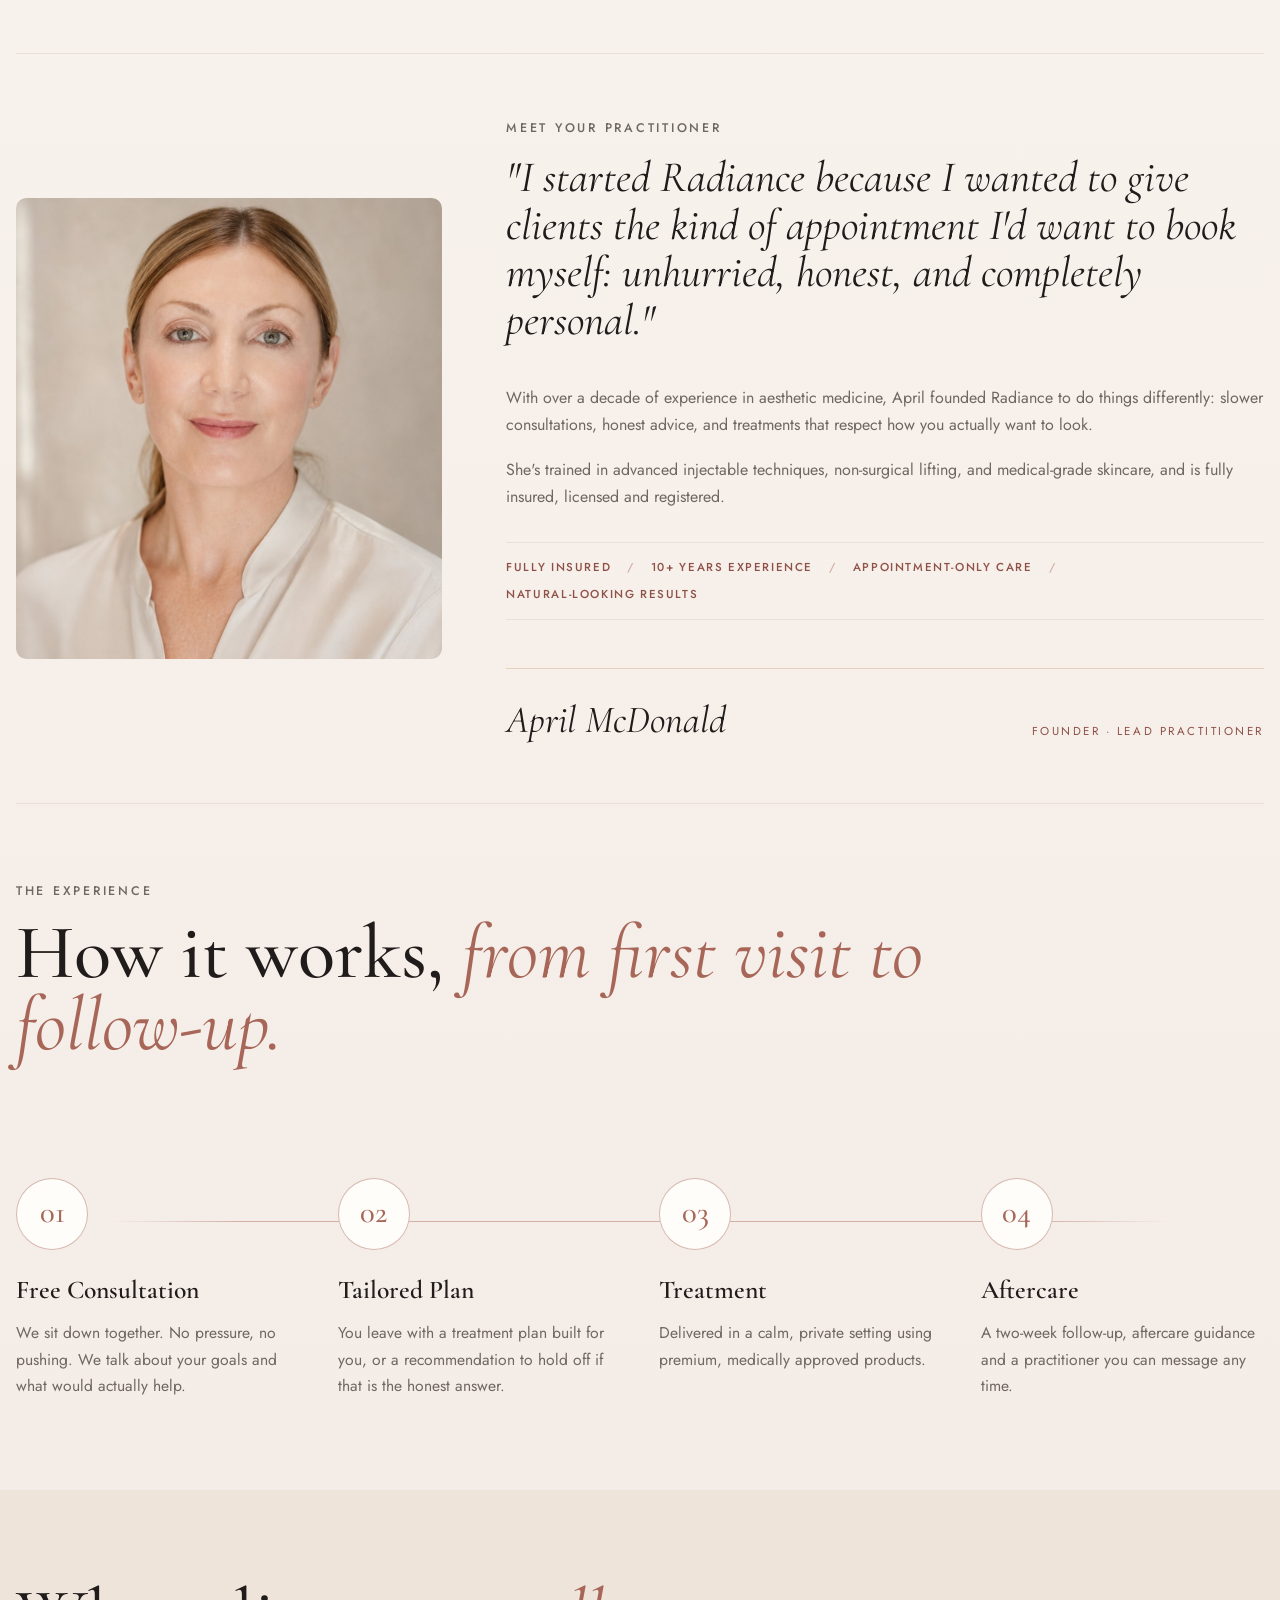
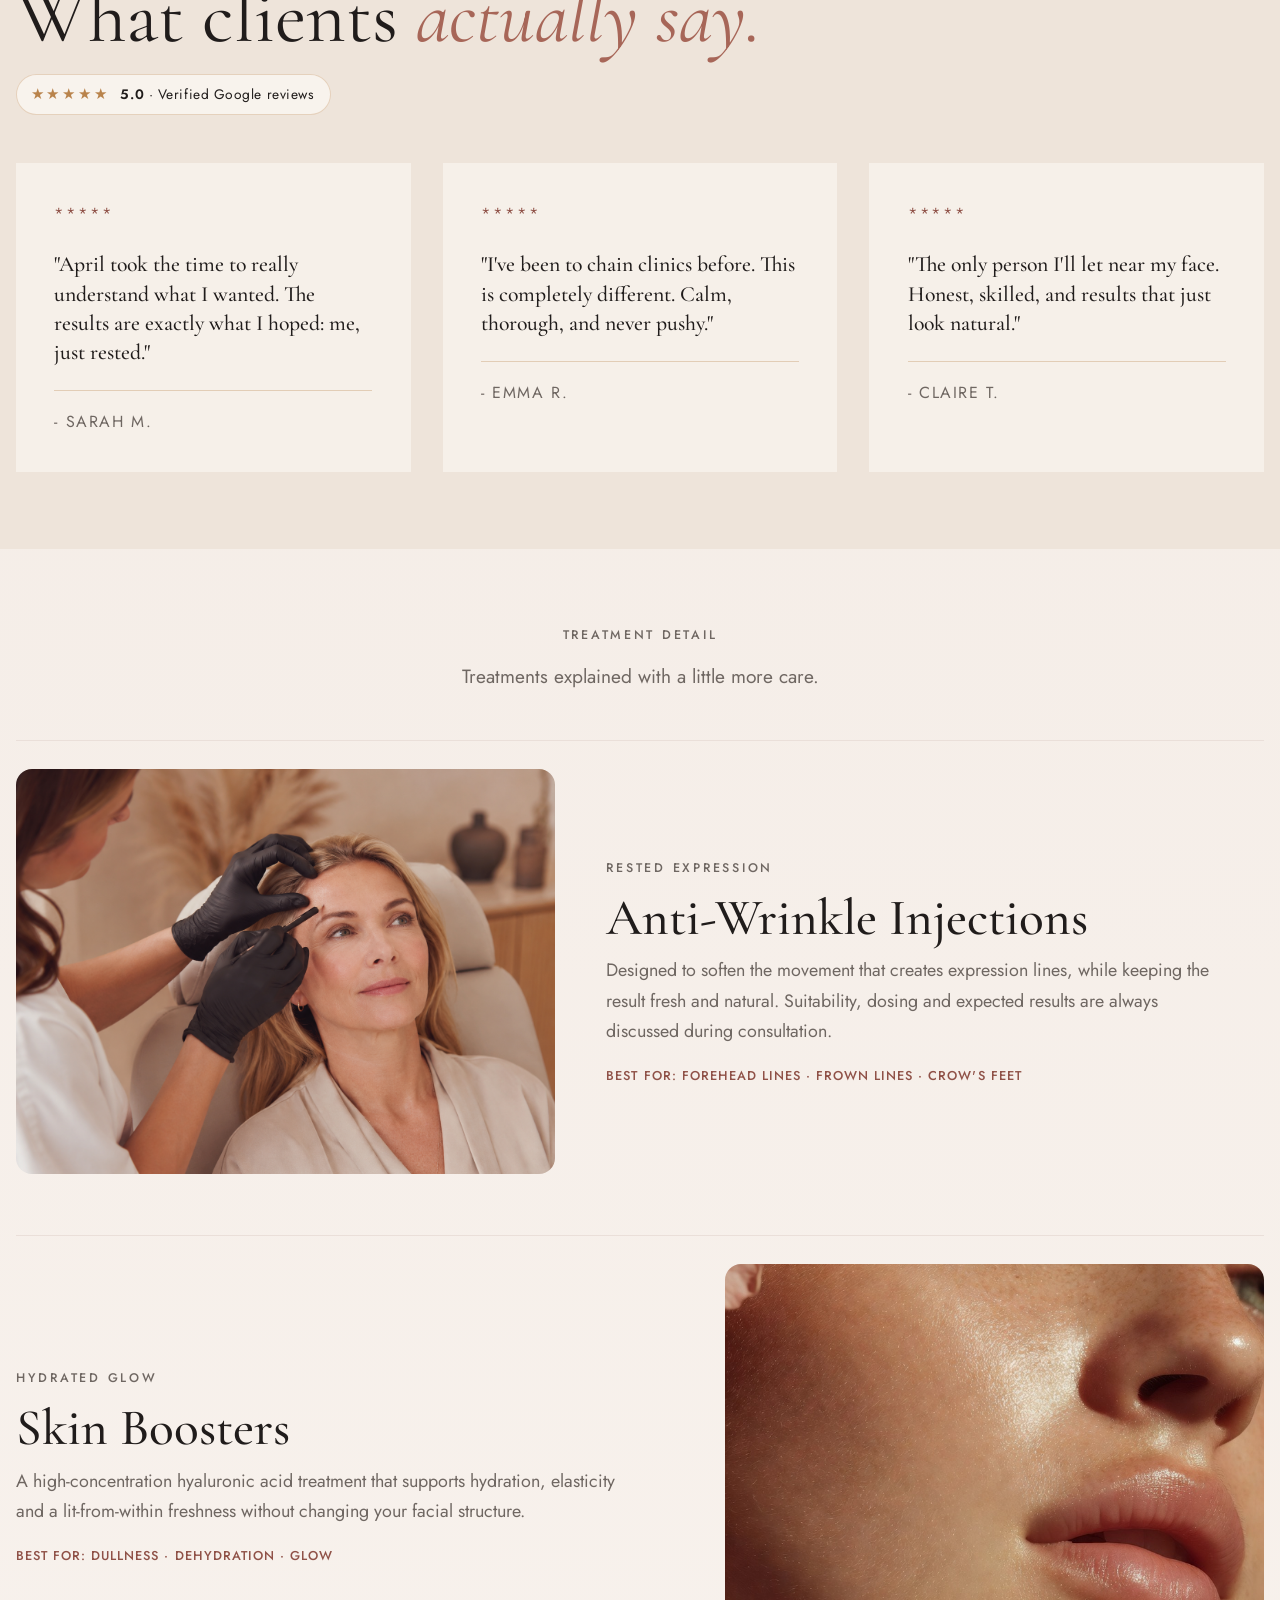
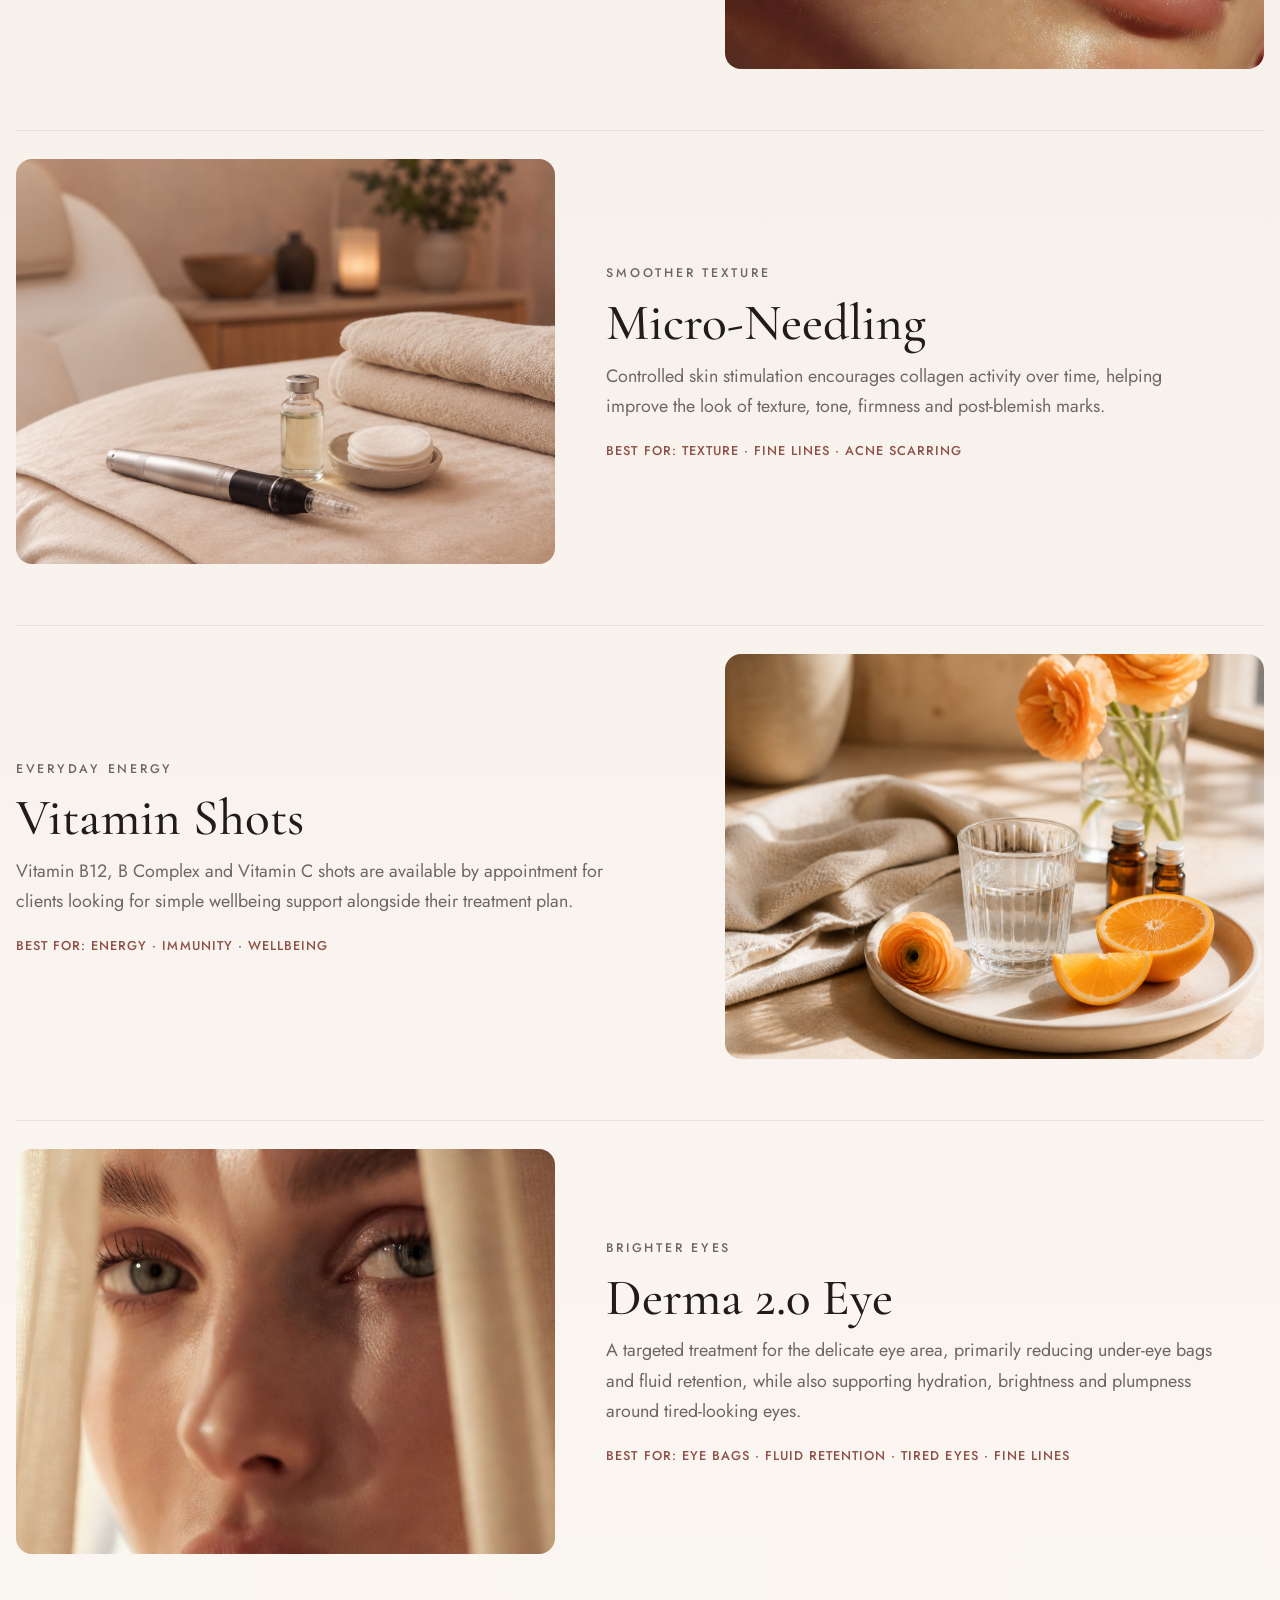
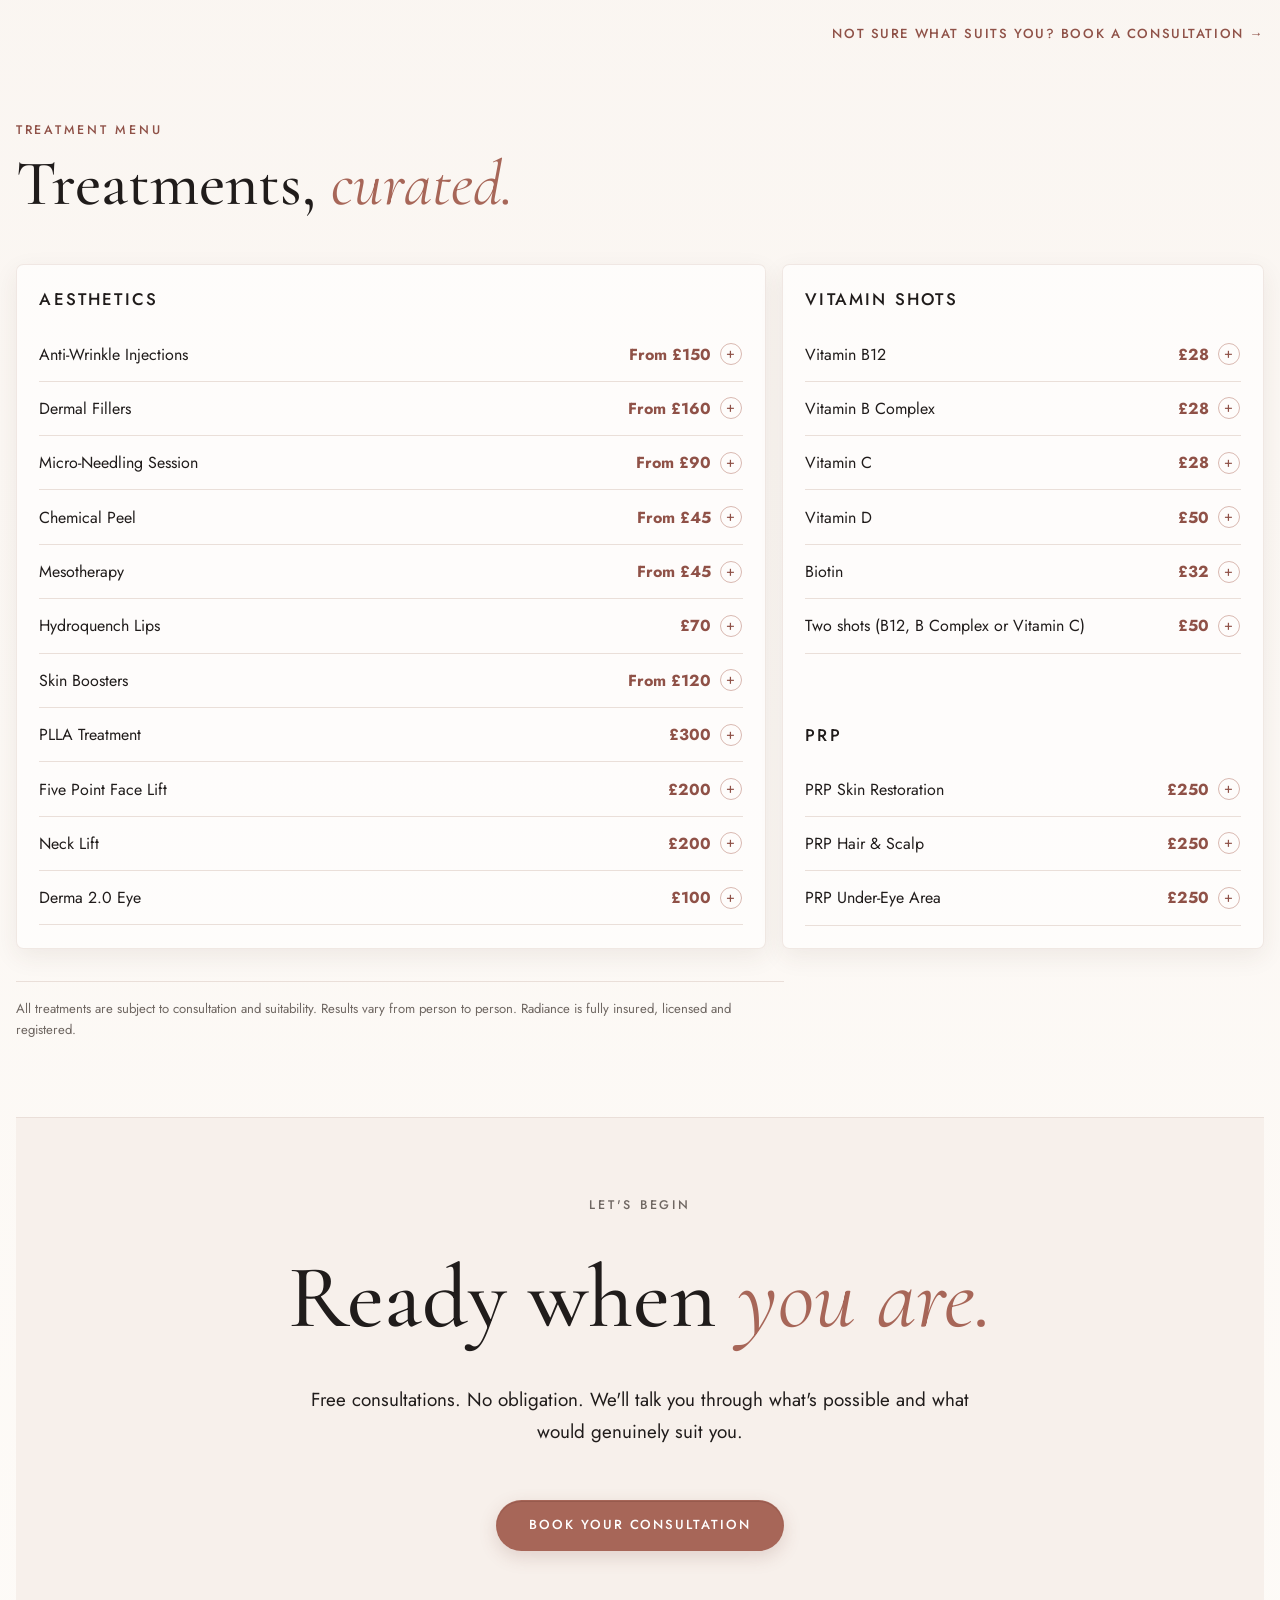
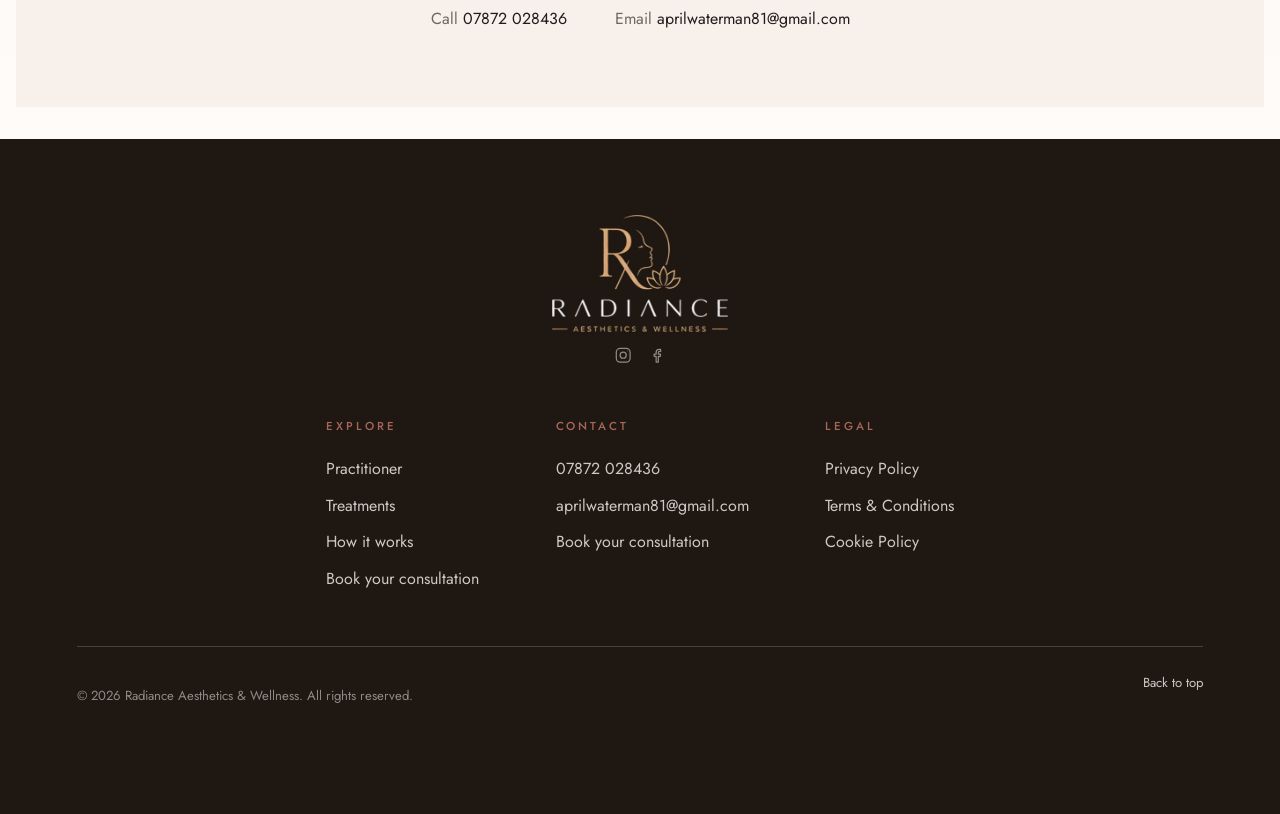
==== commit 68d73a16: "footer" ====
--- a/index.html
+++ b/index.html
@@ -556,28 +556,28 @@
     </main>
 
     <footer class="site-footer">
-      <div class="footer-main">
-        <div class="footer-brand">
-          <img src="assets/logos/radiance-footer-logo.png" alt="Radiance Aesthetics & Wellness" class="footer-brand-logo" />
-          <ul class="footer-social" aria-label="Social media">
-            <li>
-              <a href="https://www.instagram.com/radiance_aestheticsandwellness/" target="_blank" rel="noopener noreferrer" aria-label="Radiance Aesthetics on Instagram">
-                <svg viewBox="0 0 24 24" aria-hidden="true" fill="none" stroke="currentColor" stroke-width="1.6" stroke-linecap="round" stroke-linejoin="round">
-                  <rect x="3" y="3" width="18" height="18" rx="5"/>
-                  <circle cx="12" cy="12" r="4"/>
-                  <circle cx="17.5" cy="6.5" r="0.6" fill="currentColor" stroke="none"/>
-                </svg>
-              </a>
-            </li>
-            <li>
-              <a href="https://www.facebook.com/april.waterman.9" target="_blank" rel="noopener noreferrer" aria-label="April Waterman on Facebook">
-                <svg viewBox="0 0 24 24" aria-hidden="true" fill="currentColor">
-                  <path d="M13.5 21v-7.5h2.5l.4-3h-2.9V8.6c0-.86.27-1.45 1.5-1.45h1.5v-2.7c-.26-.04-1.16-.12-2.2-.12-2.18 0-3.68 1.33-3.68 3.78V10.5H8v3h2.62V21h2.88Z"/>
-                </svg>
-              </a>
-            </li>
-          </ul>
-        </div>
+      <div class="footer-brand">
+        <img src="assets/logos/radiance-footer-logo.png" alt="Radiance Aesthetics & Wellness" class="footer-brand-logo" />
+        <ul class="footer-social" aria-label="Social media">
+          <li>
+            <a href="https://www.instagram.com/radiance_aestheticsandwellness/" target="_blank" rel="noopener noreferrer" aria-label="Radiance Aesthetics on Instagram">
+              <svg viewBox="0 0 24 24" aria-hidden="true" fill="none" stroke="currentColor" stroke-width="1.6" stroke-linecap="round" stroke-linejoin="round">
+                <rect x="3" y="3" width="18" height="18" rx="5"/>
+                <circle cx="12" cy="12" r="4"/>
+                <circle cx="17.5" cy="6.5" r="0.6" fill="currentColor" stroke="none"/>
+              </svg>
+            </a>
+          </li>
+          <li>
+            <a href="https://www.facebook.com/april.waterman.9" target="_blank" rel="noopener noreferrer" aria-label="April Waterman on Facebook">
+              <svg viewBox="0 0 24 24" aria-hidden="true" fill="currentColor">
+                <path d="M13.5 21v-7.5h2.5l.4-3h-2.9V8.6c0-.86.27-1.45 1.5-1.45h1.5v-2.7c-.26-.04-1.16-.12-2.2-.12-2.18 0-3.68 1.33-3.68 3.78V10.5H8v3h2.62V21h2.88Z"/>
+              </svg>
+            </a>
+          </li>
+        </ul>
+      </div>
+      <div class="footer-nav">
         <nav class="footer-column footer-explore" aria-label="Footer explore links">
           <h3>Explore</h3>
           <a href="#april">Practitioner</a>
--- a/styles.css
+++ b/styles.css
@@ -1495,24 +1495,23 @@
   color: #fffaf5;
 }
 
-.footer-main {
-  display: grid;
-  grid-template-columns: minmax(18rem, 1.6fr) repeat(3, minmax(9rem, 0.7fr));
-  gap: clamp(2rem, 5vw, 5rem);
-  padding-bottom: clamp(3rem, 6vw, 4.5rem);
+.footer-brand {
+  display: flex;
+  flex-direction: column;
+  align-items: center;
+  padding-bottom: clamp(2rem, 4vw, 3rem);
 }
 
 .footer-brand-logo {
   display: block;
-  width: clamp(10rem, 18vw, 14rem);
+  width: clamp(9rem, 14vw, 11rem);
   height: auto;
-  margin-bottom: 0.5rem;
 }
 
 .footer-social {
   display: flex;
-  gap: 0.6rem;
-  margin: 1.25rem 0 0;
+  gap: 1rem;
+  margin: 0.85rem 0 0;
   padding: 0;
   list-style: none;
 }
@@ -1521,26 +1520,26 @@
   display: inline-flex;
   align-items: center;
   justify-content: center;
-  width: 2.4rem;
-  height: 2.4rem;
-  border-radius: 999px;
-  border: 1px solid rgba(255, 250, 245, 0.35);
-  color: rgba(255, 250, 245, 0.78);
-  background: transparent;
-  transition: background 0.18s ease, border-color 0.18s ease, color 0.18s ease, transform 0.18s ease;
+  color: rgba(255, 250, 245, 0.5);
+  transition: color 0.18s ease, transform 0.18s ease;
 }
 
 .footer-social a:hover,
 .footer-social a:focus-visible {
-  background: rgba(255, 250, 245, 0.08);
-  border-color: rgba(255, 250, 245, 0.6);
-  color: #fffaf5;
+  color: rgba(255, 250, 245, 0.85);
   transform: translateY(-1px);
 }
 
 .footer-social svg {
-  width: 1.1rem;
-  height: 1.1rem;
+  width: 1.15rem;
+  height: 1.15rem;
+}
+
+.footer-nav {
+  display: flex;
+  justify-content: center;
+  gap: clamp(2.5rem, 6vw, 5rem);
+  padding-bottom: clamp(2.5rem, 5vw, 3.5rem);
 }
 
 .footer-column {
@@ -2108,37 +2107,26 @@
     text-align: center;
   }
 
-  .footer-main {
-    grid-template-columns: 1fr;
-    gap: 1.25rem;
-    padding-bottom: 1.55rem;
+  .footer-nav {
+    flex-direction: column;
+    align-items: center;
+    gap: 0;
+    padding-bottom: 1.2rem;
   }
 
   .footer-brand-logo {
     width: 9rem;
-    margin: 0 auto 0.2rem;
   }
 
   .footer-explore,
   .footer-contact {
     display: none;
-  }
-
-  .footer-social {
-    justify-content: center;
-    margin-top: 0.85rem;
   }
 
   .footer-column {
     justify-items: center;
     gap: 0.35rem;
     text-align: center;
-  }
-
-  .footer-column h3 {
-    margin: 0 0 0.2rem;
-    font-size: 0.62rem;
-    letter-spacing: 0.22em;
   }
 
   .footer-column[aria-label="Footer legal links"] {
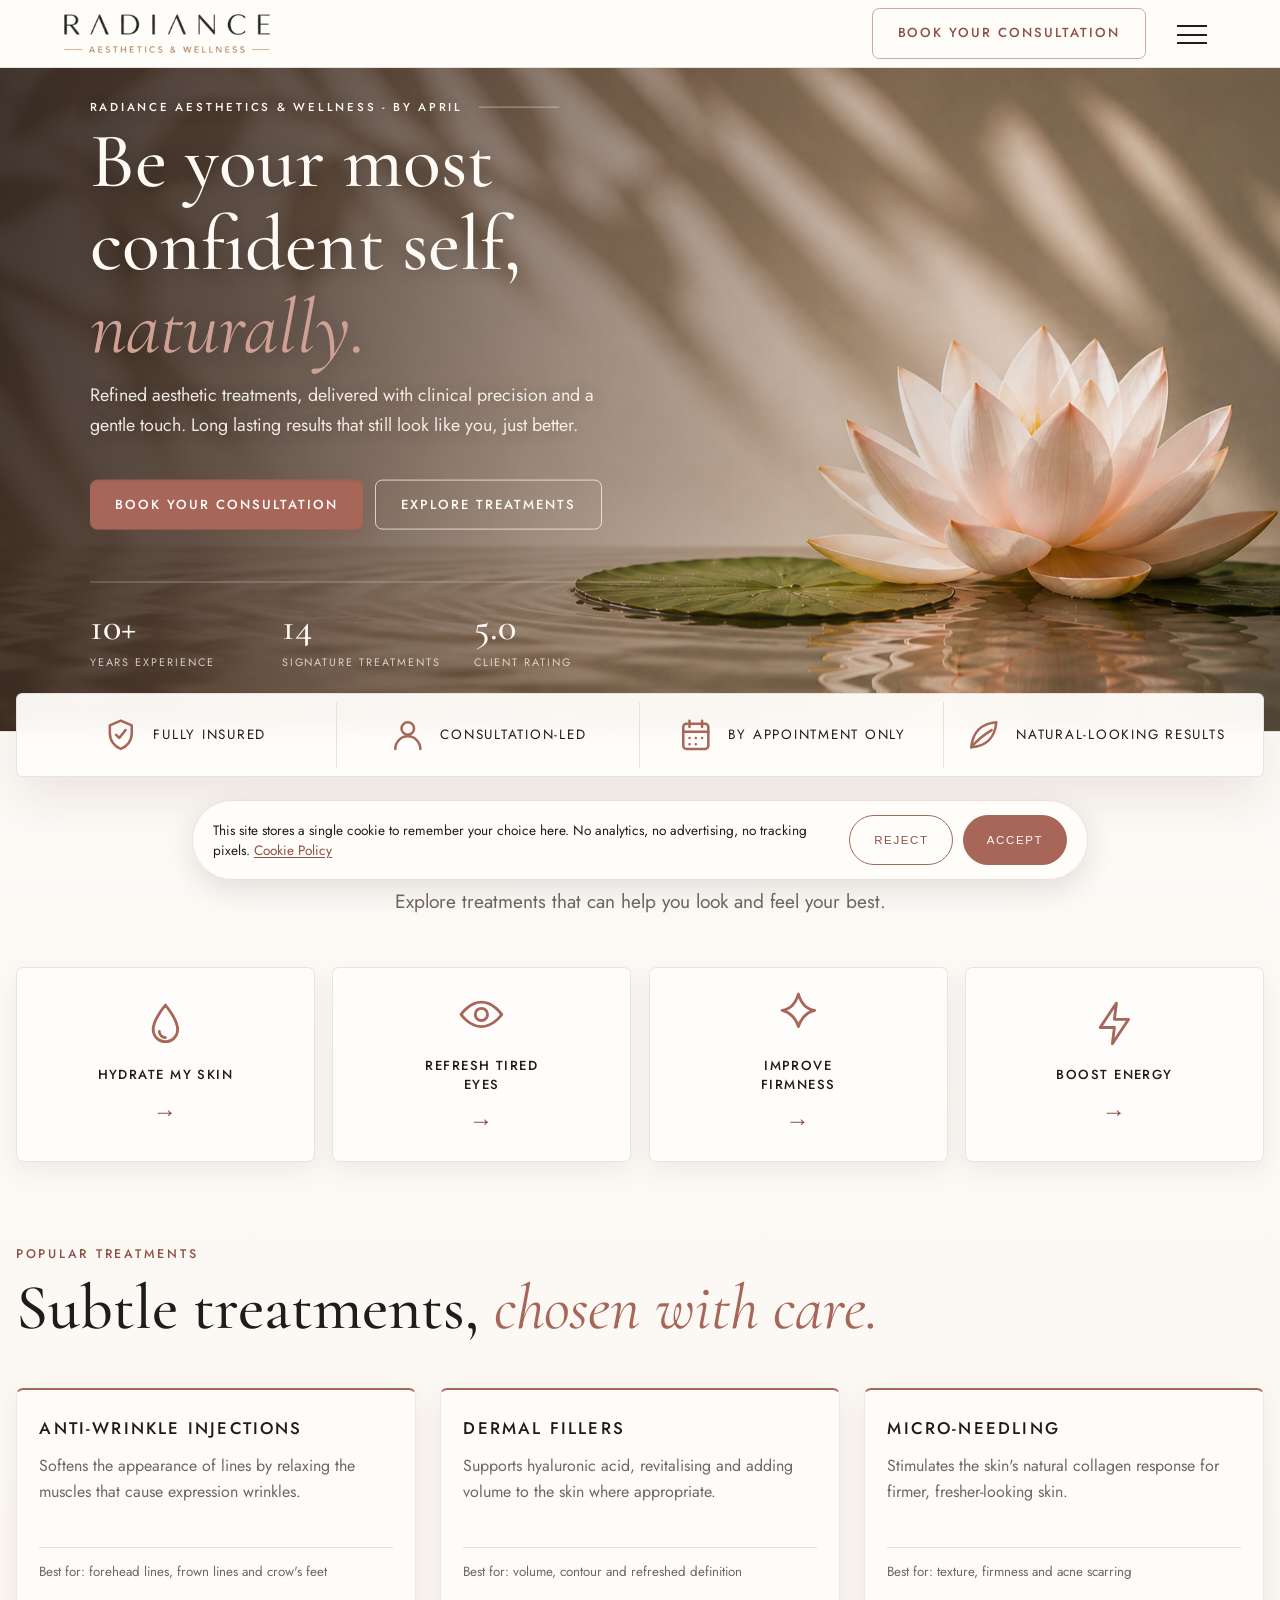
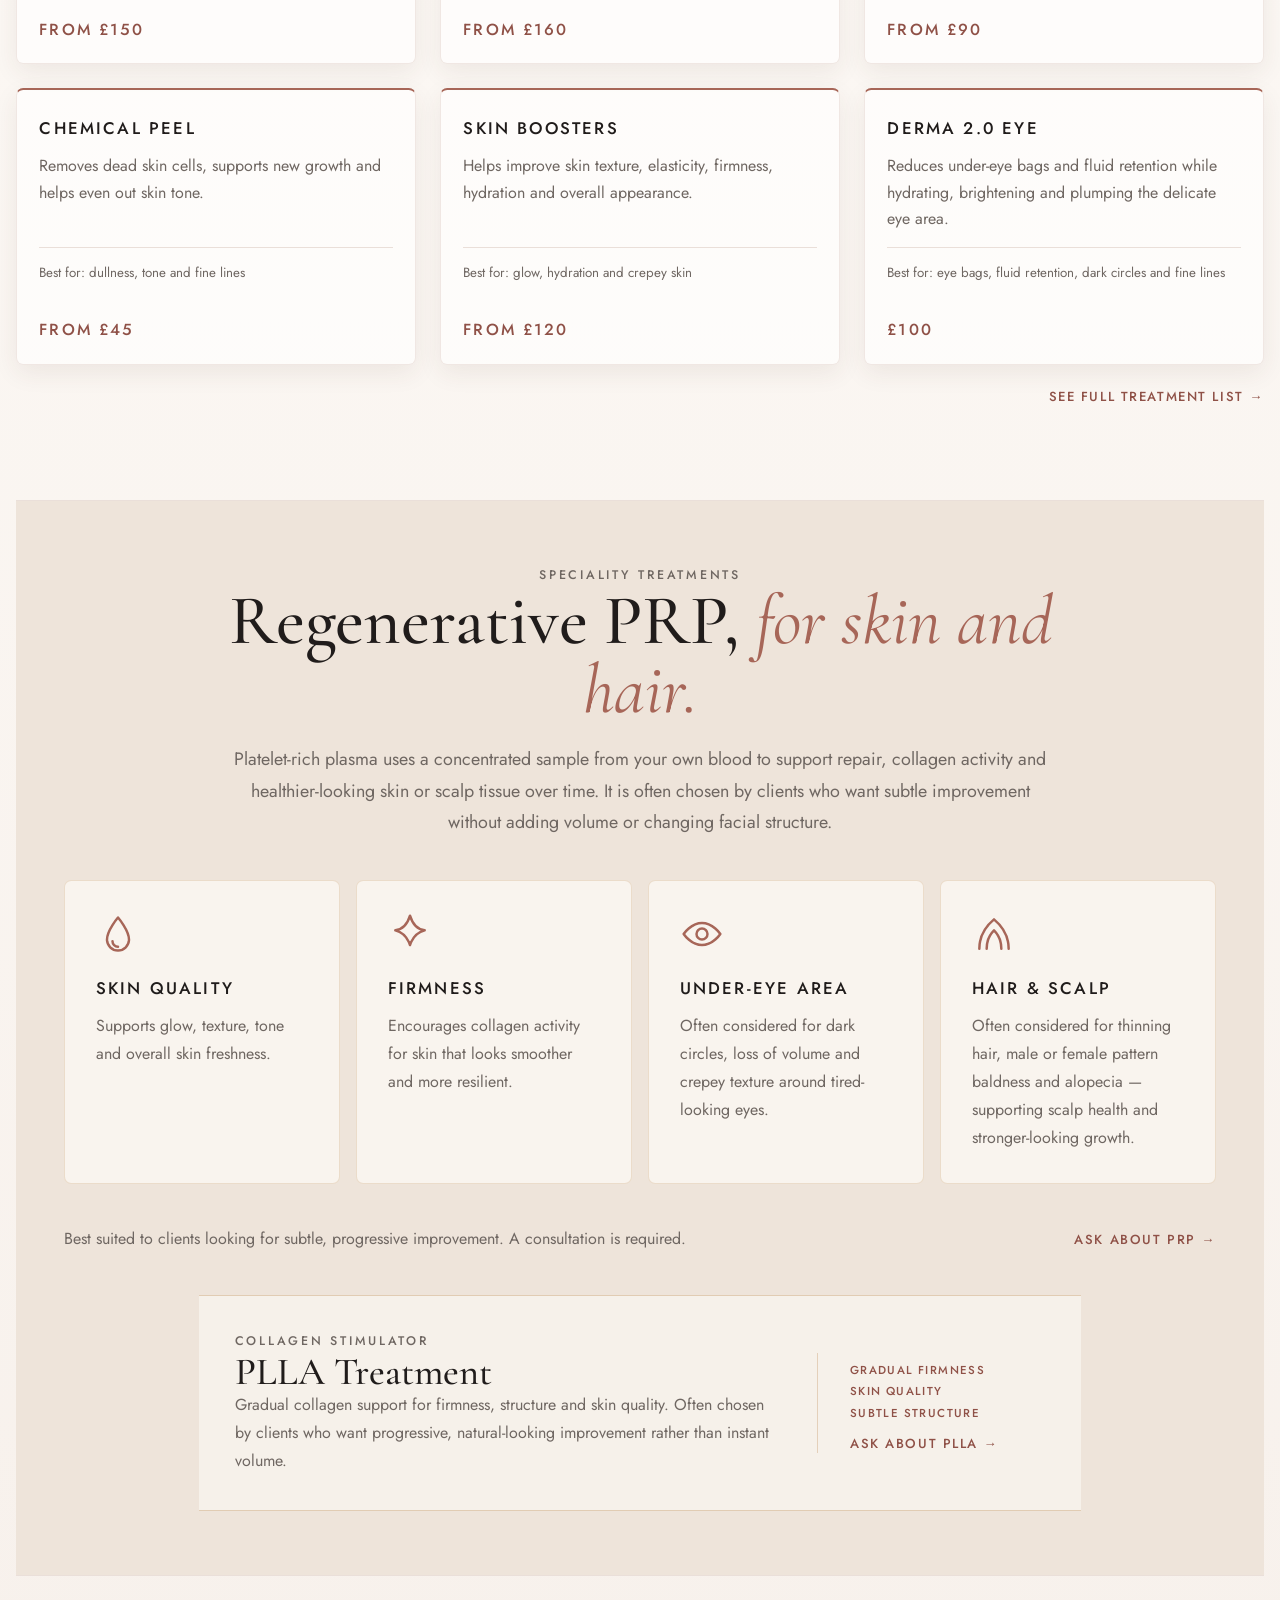
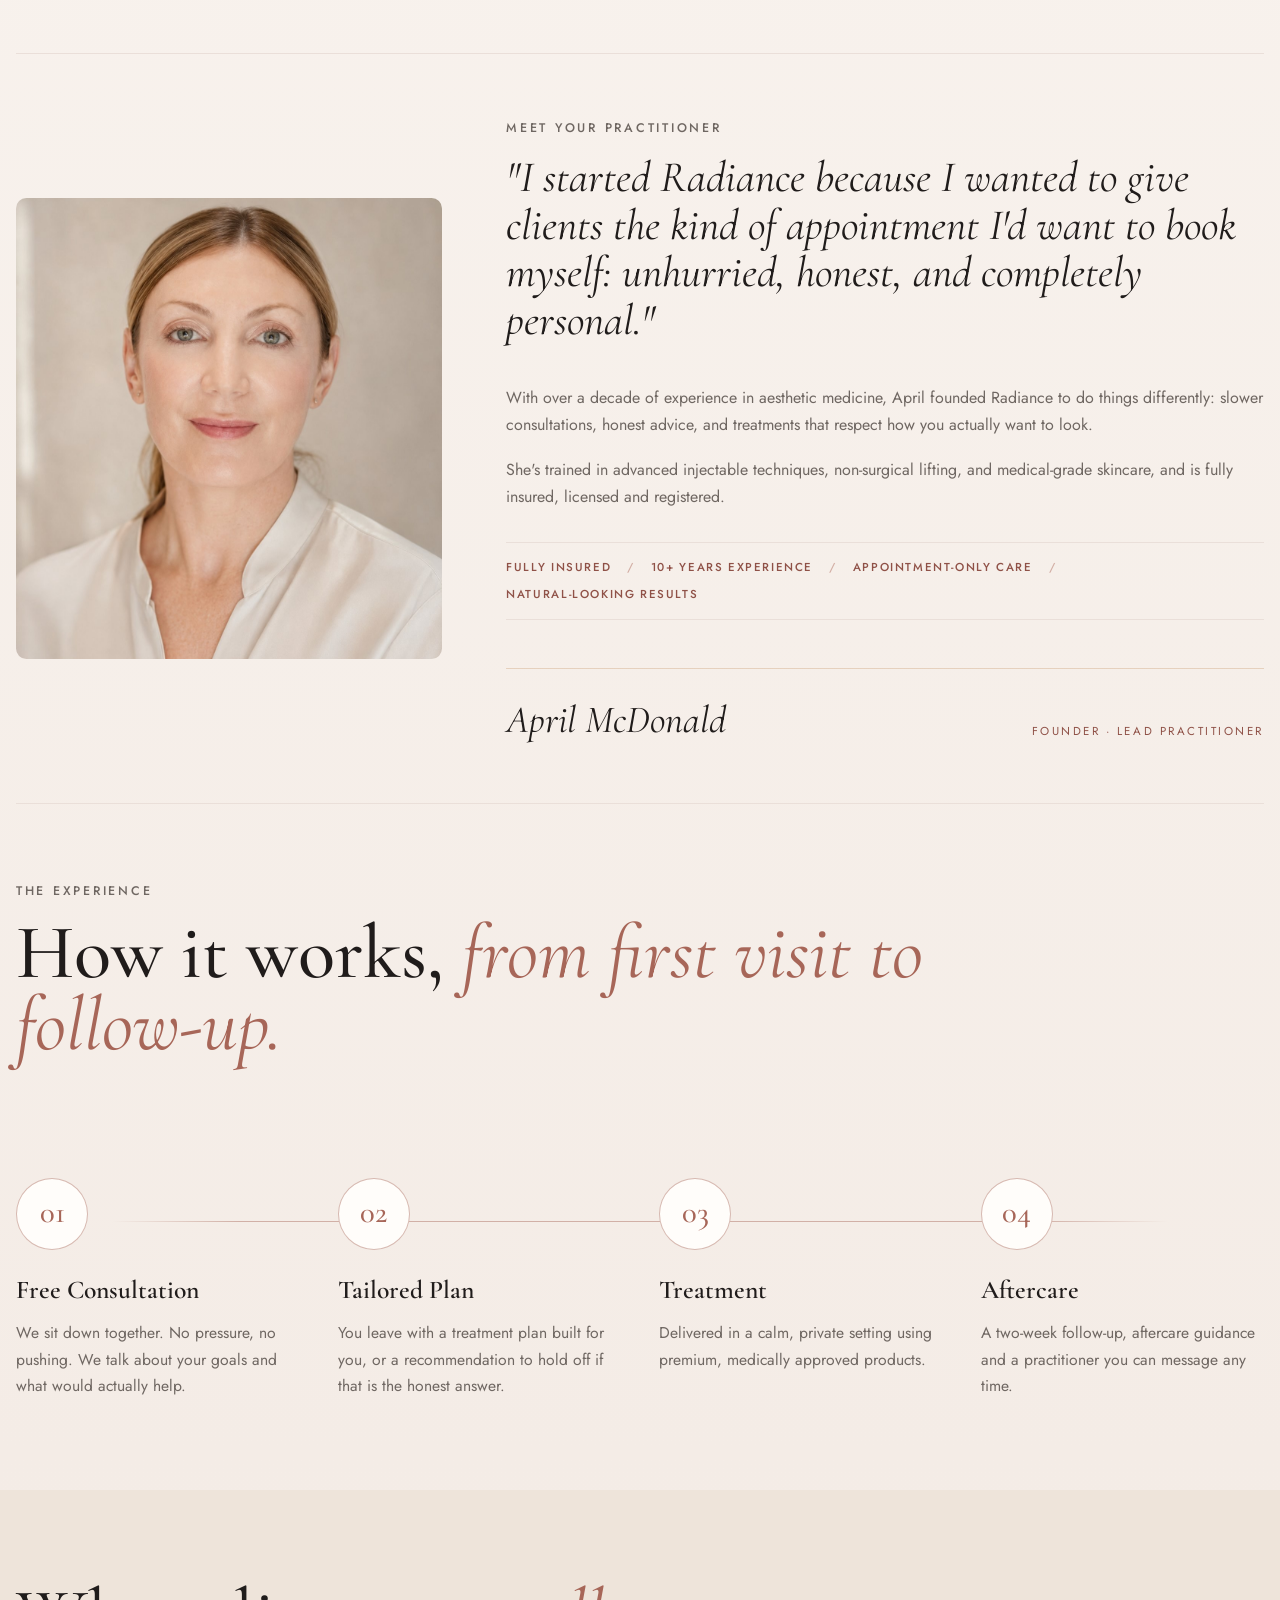
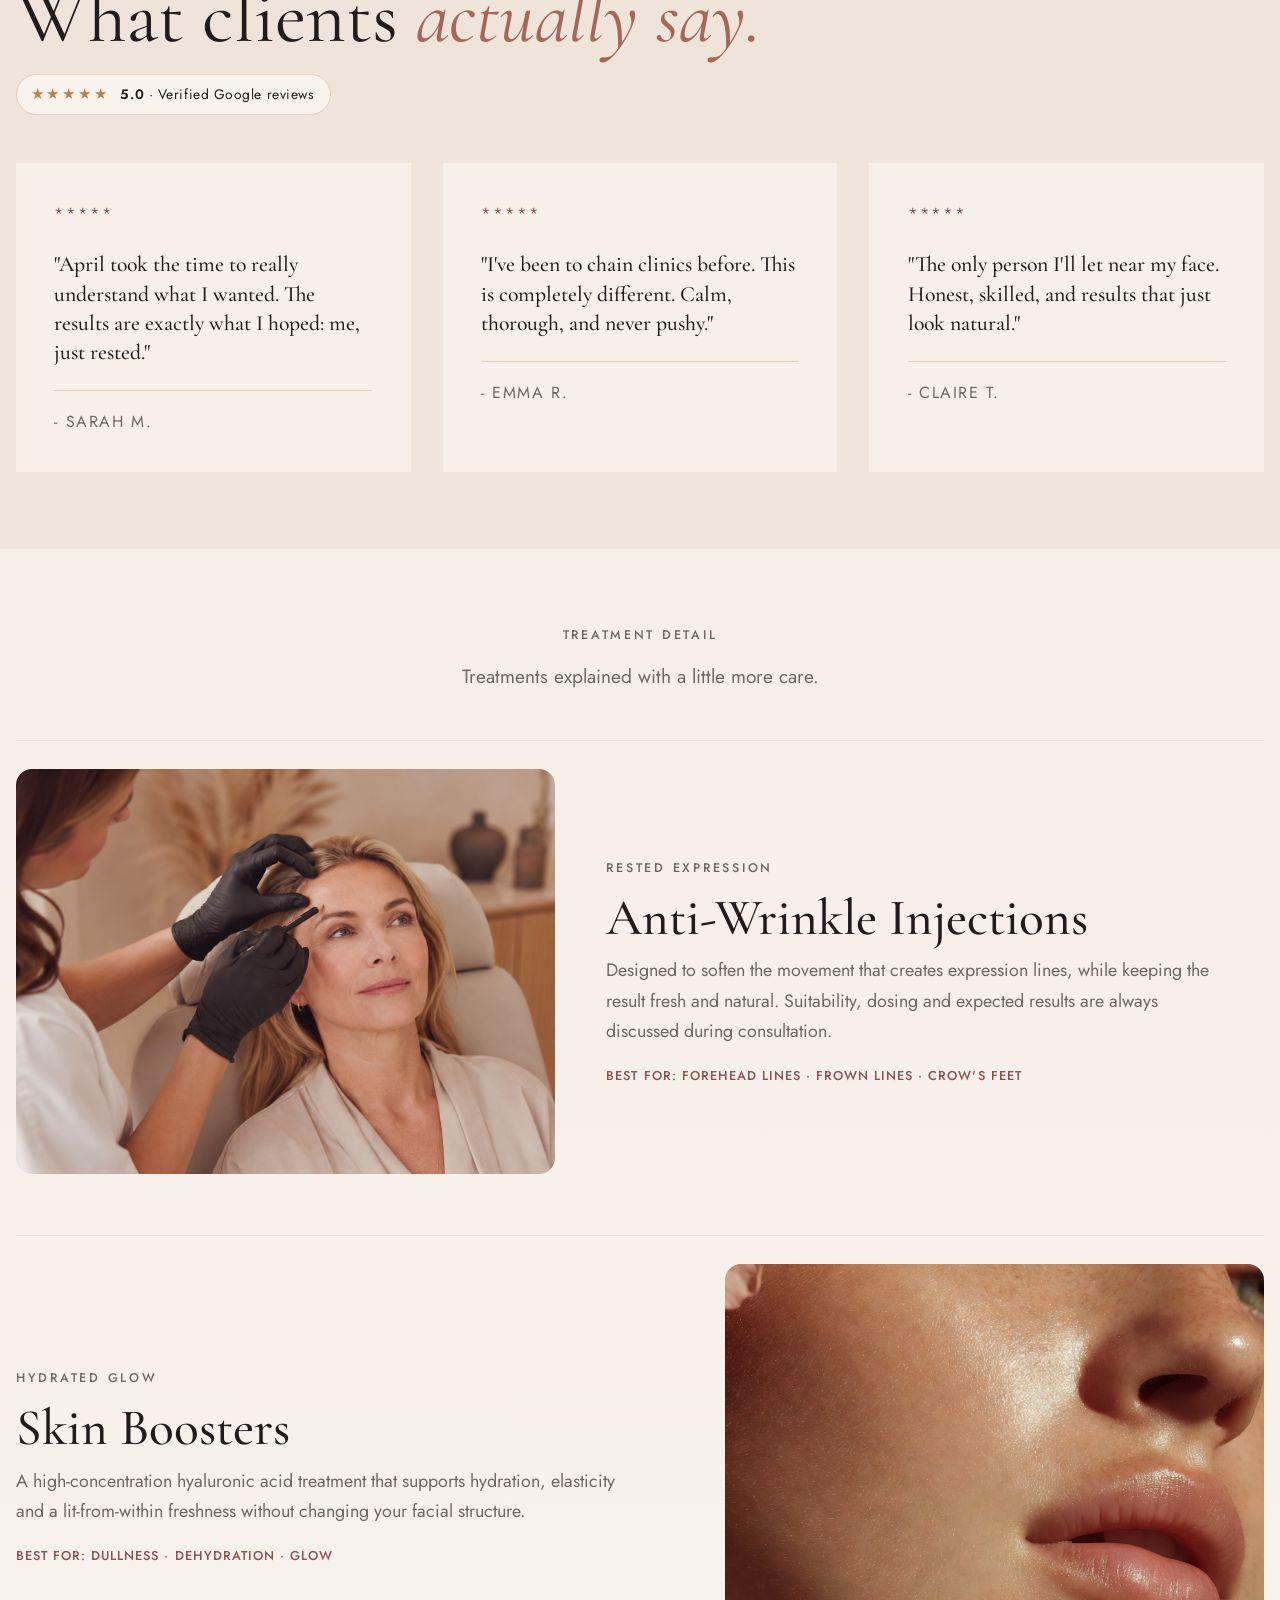
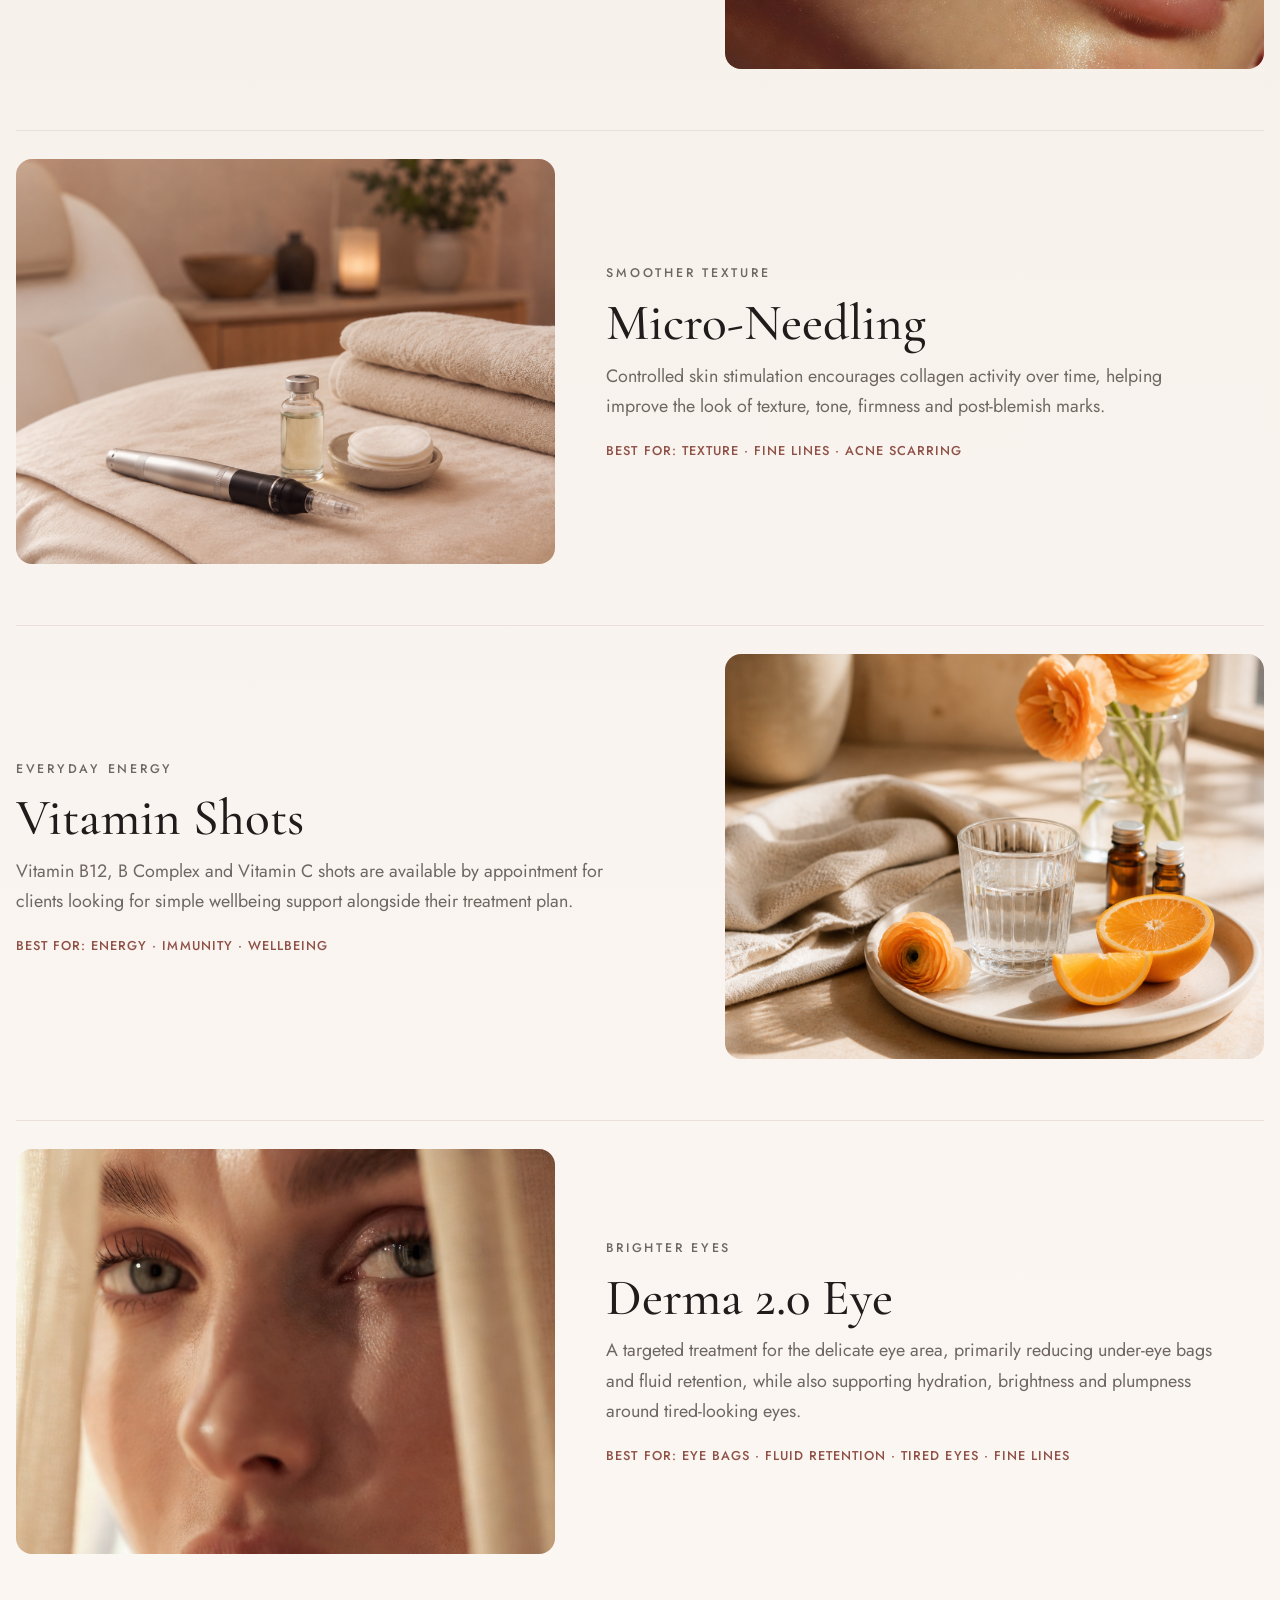
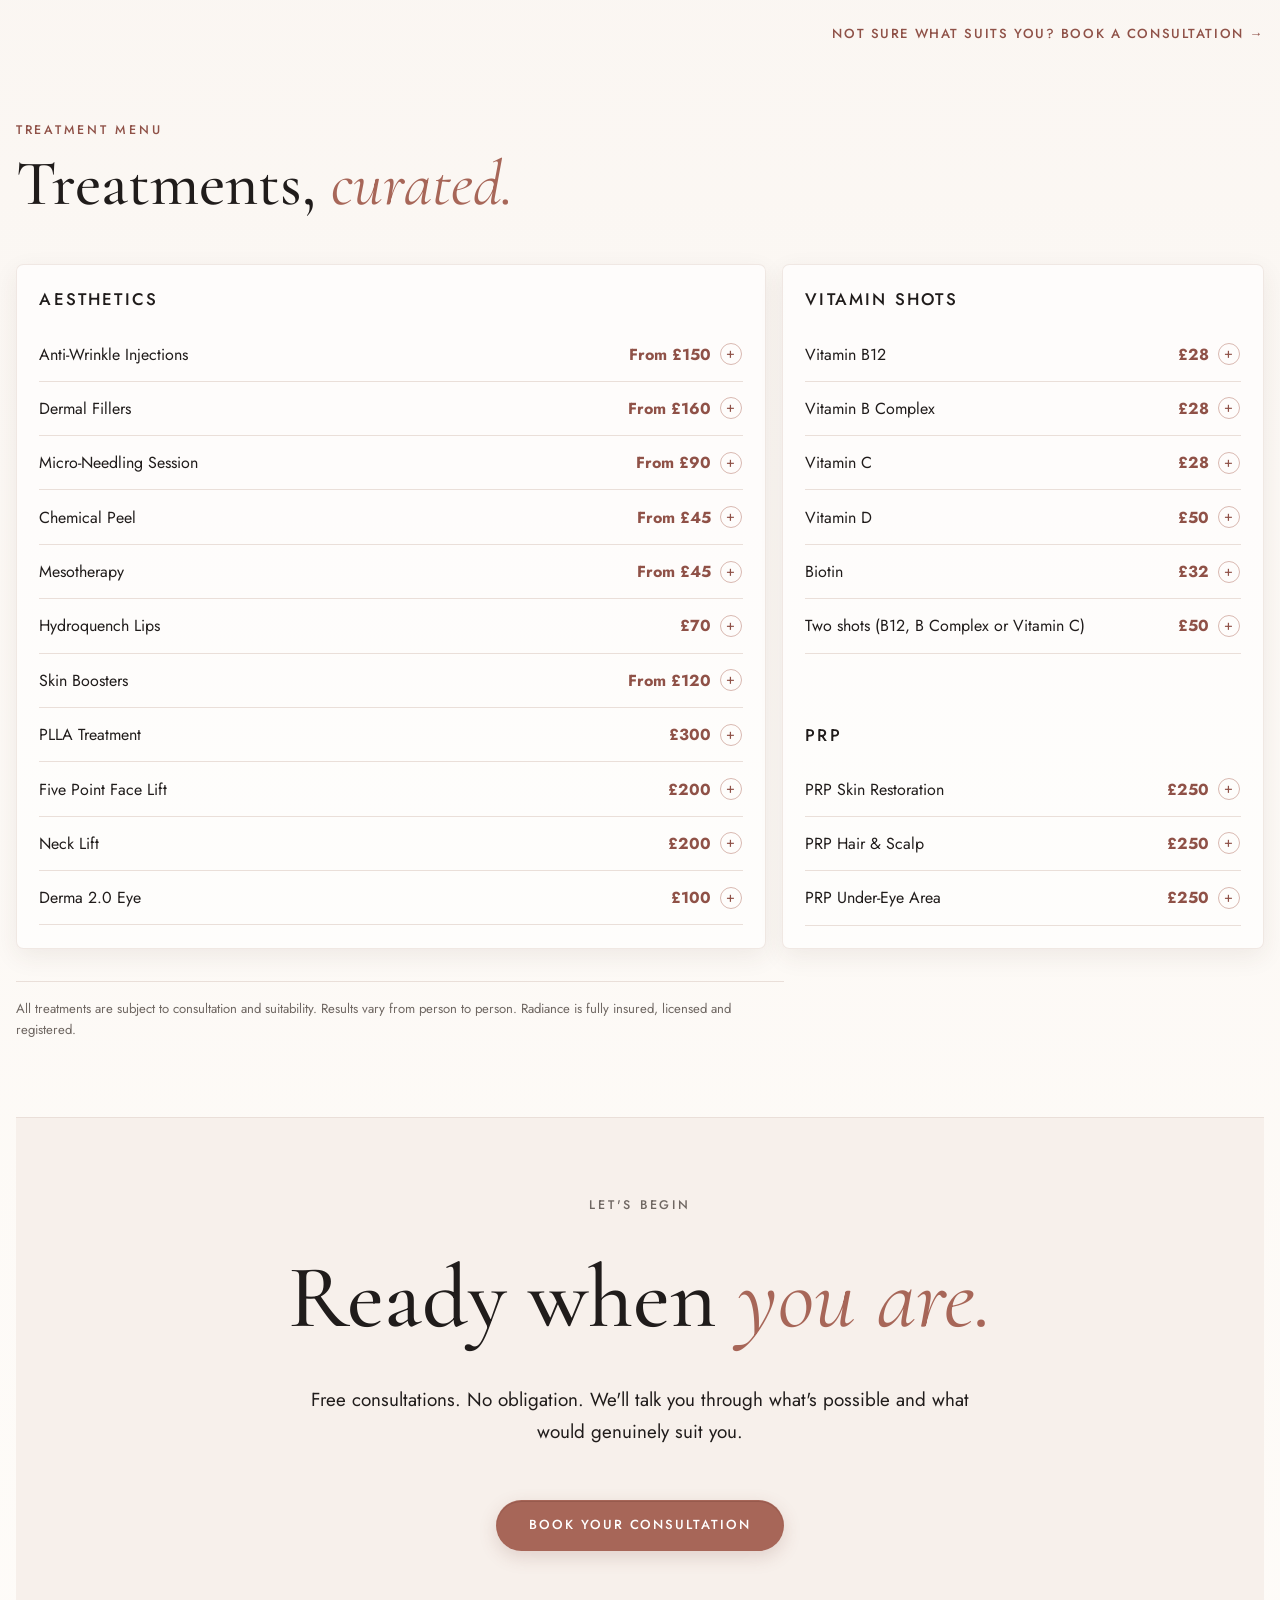
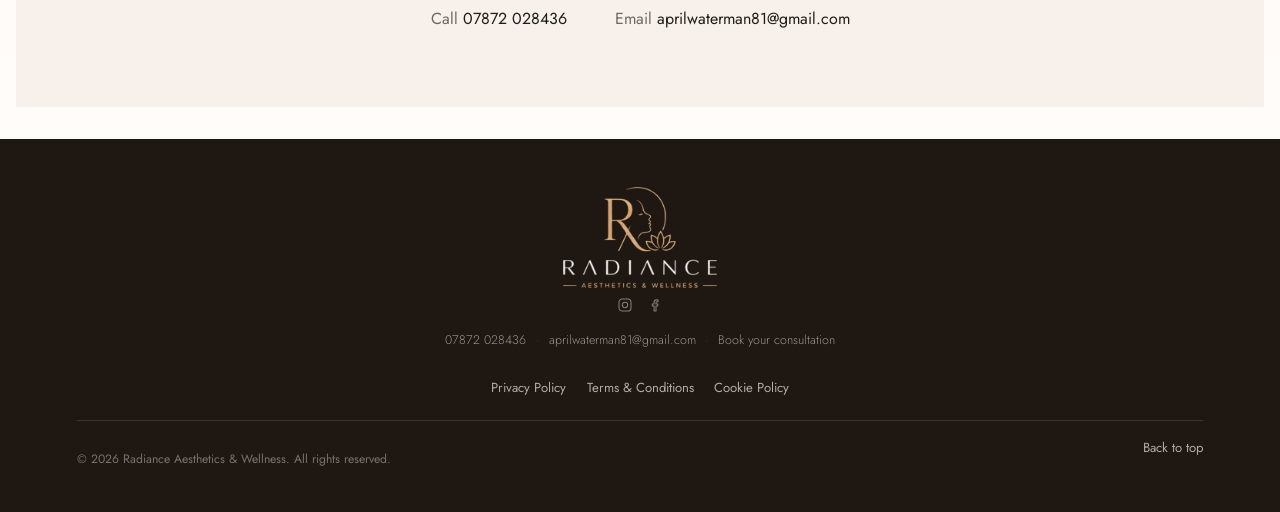
==== commit 1fa43b48: "footer" ====
--- a/index.html
+++ b/index.html
@@ -576,6 +576,13 @@
             </a>
           </li>
         </ul>
+        <div class="footer-contact-row">
+          <a href="tel:+447872028436">07872 028436</a>
+          <span aria-hidden="true">·</span>
+          <a href="mailto:aprilwaterman81@gmail.com">aprilwaterman81@gmail.com</a>
+          <span aria-hidden="true">·</span>
+          <a href="https://wa.me/447872028436?text=Hi%20April%2C%20I%27d%20like%20to%20book%20a%20free%20Radiance%20Aesthetics%20consultation.">Book your consultation</a>
+        </div>
       </div>
       <div class="footer-nav">
         <nav class="footer-column footer-explore" aria-label="Footer explore links">
--- a/styles.css
+++ b/styles.css
@@ -1490,7 +1490,7 @@
 }
 
 .site-footer {
-  padding: clamp(3rem, 6vw, 5rem) clamp(1rem, 6vw, 6rem) 6rem;
+  padding: clamp(2rem, 4vw, 3rem) clamp(1rem, 6vw, 6rem) clamp(1.5rem, 3vw, 2rem);
   background: #1f1712;
   color: #fffaf5;
 }
@@ -1499,19 +1499,19 @@
   display: flex;
   flex-direction: column;
   align-items: center;
-  padding-bottom: clamp(2rem, 4vw, 3rem);
+  padding-bottom: clamp(1.2rem, 2.5vw, 1.8rem);
 }
 
 .footer-brand-logo {
   display: block;
-  width: clamp(9rem, 14vw, 11rem);
+  width: clamp(8rem, 12vw, 10rem);
   height: auto;
 }
 
 .footer-social {
   display: flex;
-  gap: 1rem;
-  margin: 0.85rem 0 0;
+  gap: 0.85rem;
+  margin: 0.5rem 0 0;
   padding: 0;
   list-style: none;
 }
@@ -1520,7 +1520,7 @@
   display: inline-flex;
   align-items: center;
   justify-content: center;
-  color: rgba(255, 250, 245, 0.5);
+  color: rgba(255, 250, 245, 0.45);
   transition: color 0.18s ease, transform 0.18s ease;
 }
 
@@ -1531,36 +1531,61 @@
 }
 
 .footer-social svg {
-  width: 1.15rem;
-  height: 1.15rem;
+  width: 1rem;
+  height: 1rem;
+}
+
+.footer-contact-row {
+  display: flex;
+  flex-wrap: wrap;
+  justify-content: center;
+  gap: 0.15rem 0.6rem;
+  margin-top: 0.75rem;
+  font-size: 0.78rem;
+  font-family: var(--sans);
+  font-weight: 300;
+}
+
+.footer-contact-row a {
+  color: rgba(255, 250, 245, 0.55);
+  text-decoration: none;
+  transition: color 0.18s ease;
+}
+
+.footer-contact-row a:hover {
+  color: #fffaf5;
+}
+
+.footer-contact-row span {
+  color: rgba(255, 250, 245, 0.22);
 }
 
 .footer-nav {
   display: flex;
   justify-content: center;
-  gap: clamp(2.5rem, 6vw, 5rem);
-  padding-bottom: clamp(2.5rem, 5vw, 3.5rem);
-}
-
-.footer-column {
-  display: grid;
-  align-content: start;
-  gap: 0.85rem;
-}
-
-.footer-column h3 {
-  margin-bottom: 0.6rem;
-  color: var(--clay);
-  font-family: var(--sans);
-  font-size: 0.72rem;
-  font-weight: 500;
-  text-transform: uppercase;
-  letter-spacing: 0.26em;
+  padding-bottom: clamp(1rem, 2vw, 1.4rem);
+}
+
+.footer-explore,
+.footer-contact {
+  display: none;
+}
+
+.footer-column[aria-label="Footer legal links"] {
+  display: flex;
+  flex-wrap: wrap;
+  justify-content: center;
+  gap: 0.2rem 1.3rem;
+}
+
+.footer-column[aria-label="Footer legal links"] h3 {
+  display: none;
 }
 
 .footer-column a,
 .footer-bottom a {
-  color: rgba(255, 250, 245, 0.78);
+  color: rgba(255, 250, 245, 0.65);
+  font-size: 0.82rem;
 }
 
 .footer-column a:hover,
@@ -1572,10 +1597,10 @@
   display: flex;
   justify-content: space-between;
   gap: 1rem;
-  padding-top: 1.6rem;
-  border-top: 1px solid rgba(255, 250, 245, 0.18);
-  color: rgba(255, 250, 245, 0.5);
-  font-size: 0.82rem;
+  padding-top: 1.1rem;
+  border-top: 1px solid rgba(255, 250, 245, 0.12);
+  color: rgba(255, 250, 245, 0.4);
+  font-size: 0.76rem;
 }
 
 .mobile-action-bar {
@@ -2103,64 +2128,35 @@
   }
 
   .site-footer {
-    padding: 2rem 1.25rem 5.3rem;
+    padding: 1.5rem 1.25rem 5rem;
     text-align: center;
   }
 
   .footer-nav {
-    flex-direction: column;
-    align-items: center;
-    gap: 0;
-    padding-bottom: 1.2rem;
+    padding-bottom: 0.8rem;
   }
 
   .footer-brand-logo {
-    width: 9rem;
-  }
-
-  .footer-explore,
-  .footer-contact {
-    display: none;
-  }
-
-  .footer-column {
-    justify-items: center;
-    gap: 0.35rem;
-    text-align: center;
-  }
-
-  .footer-column[aria-label="Footer legal links"] {
-    display: flex;
-    flex-wrap: wrap;
-    justify-content: center;
-    gap: 0.15rem 1.1rem;
-  }
-
-  .footer-column[aria-label="Footer legal links"] h3 {
-    display: none;
-  }
-
-  .footer-column a {
-    font-size: 0.9rem;
-    line-height: 1.25;
+    width: 8rem;
+  }
+
+  .footer-contact-row {
+    font-size: 0.72rem;
+    gap: 0.1rem 0.5rem;
   }
 
   .footer-bottom {
     display: grid;
     grid-template-columns: 1fr;
     justify-items: center;
-    justify-content: center;
-    gap: 0.6rem;
-    padding-top: 1rem;
-    font-size: 0.72rem;
+    gap: 0.4rem;
+    padding-top: 0.8rem;
+    font-size: 0.68rem;
     text-align: center;
   }
 
   .footer-bottom p {
     margin: 0;
-    max-width: 22rem;
-    justify-self: center;
-    text-align: center;
   }
 
   .mobile-action-bar {
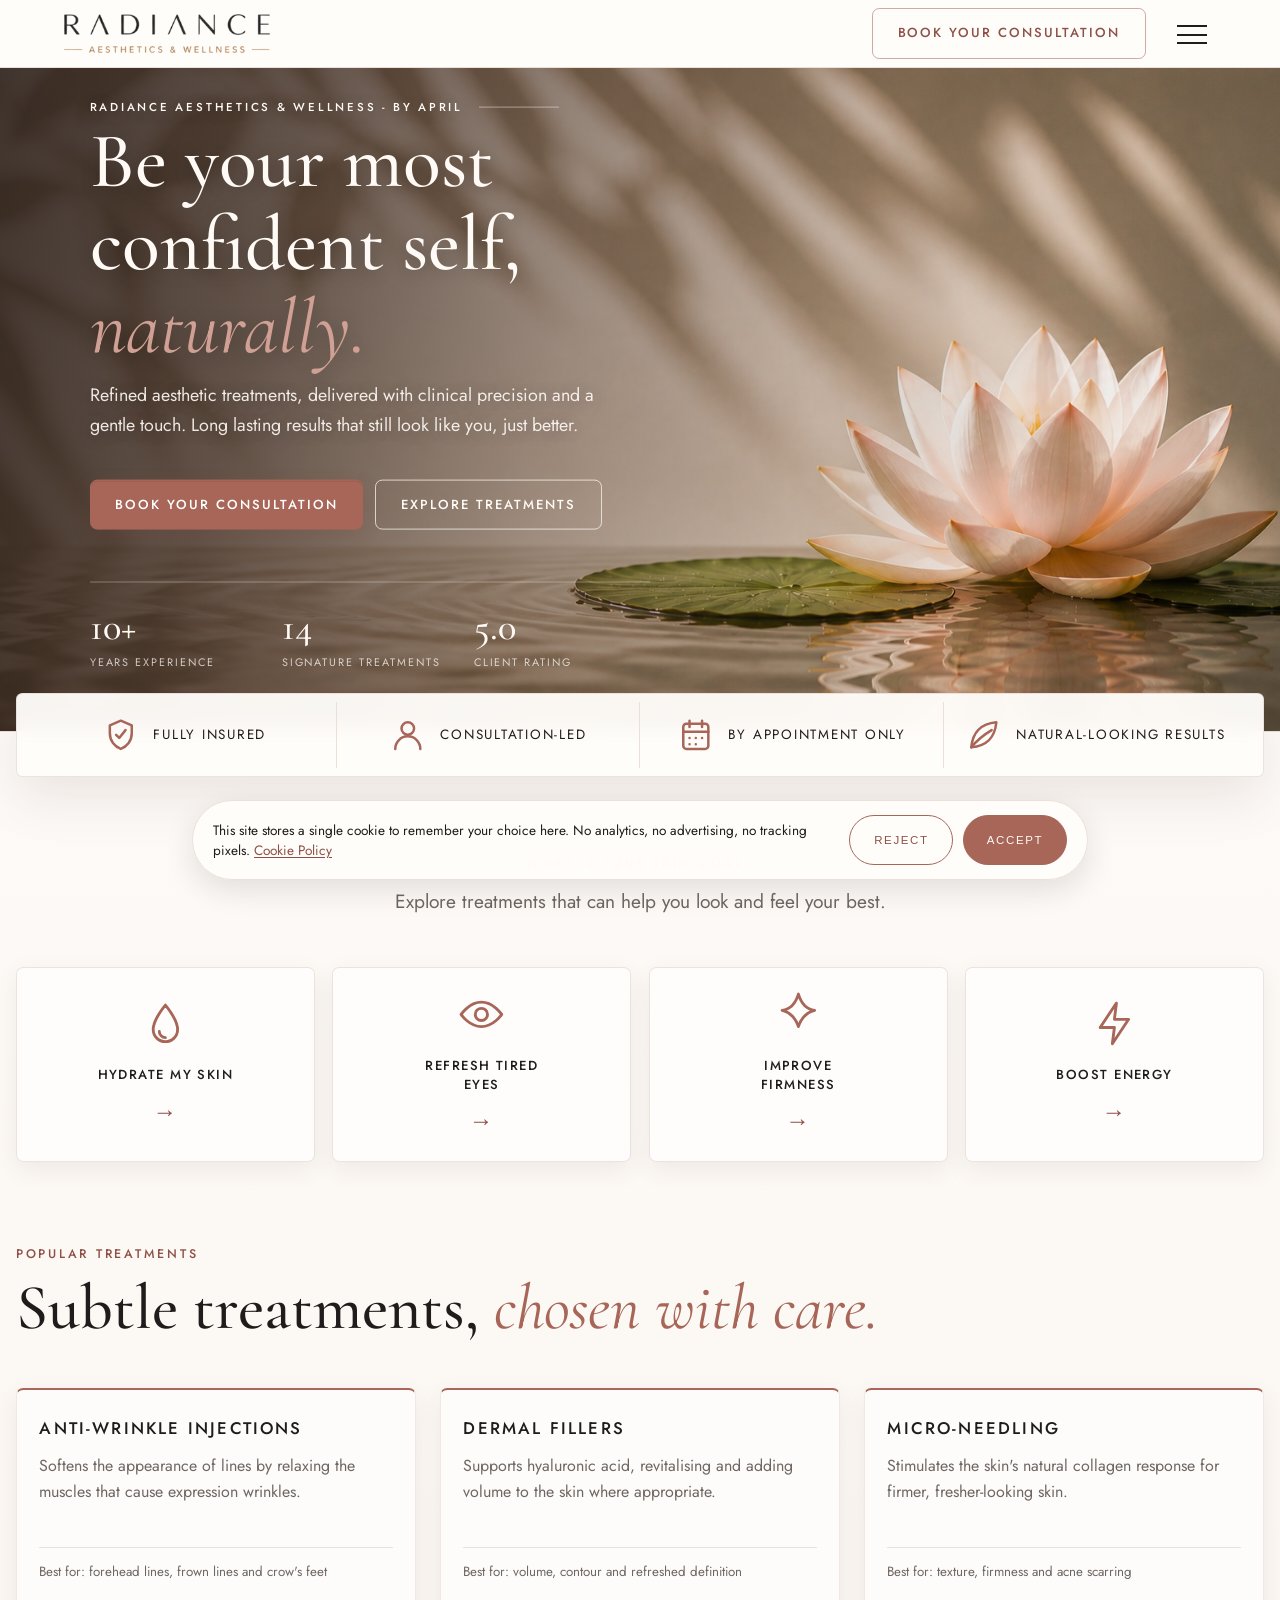
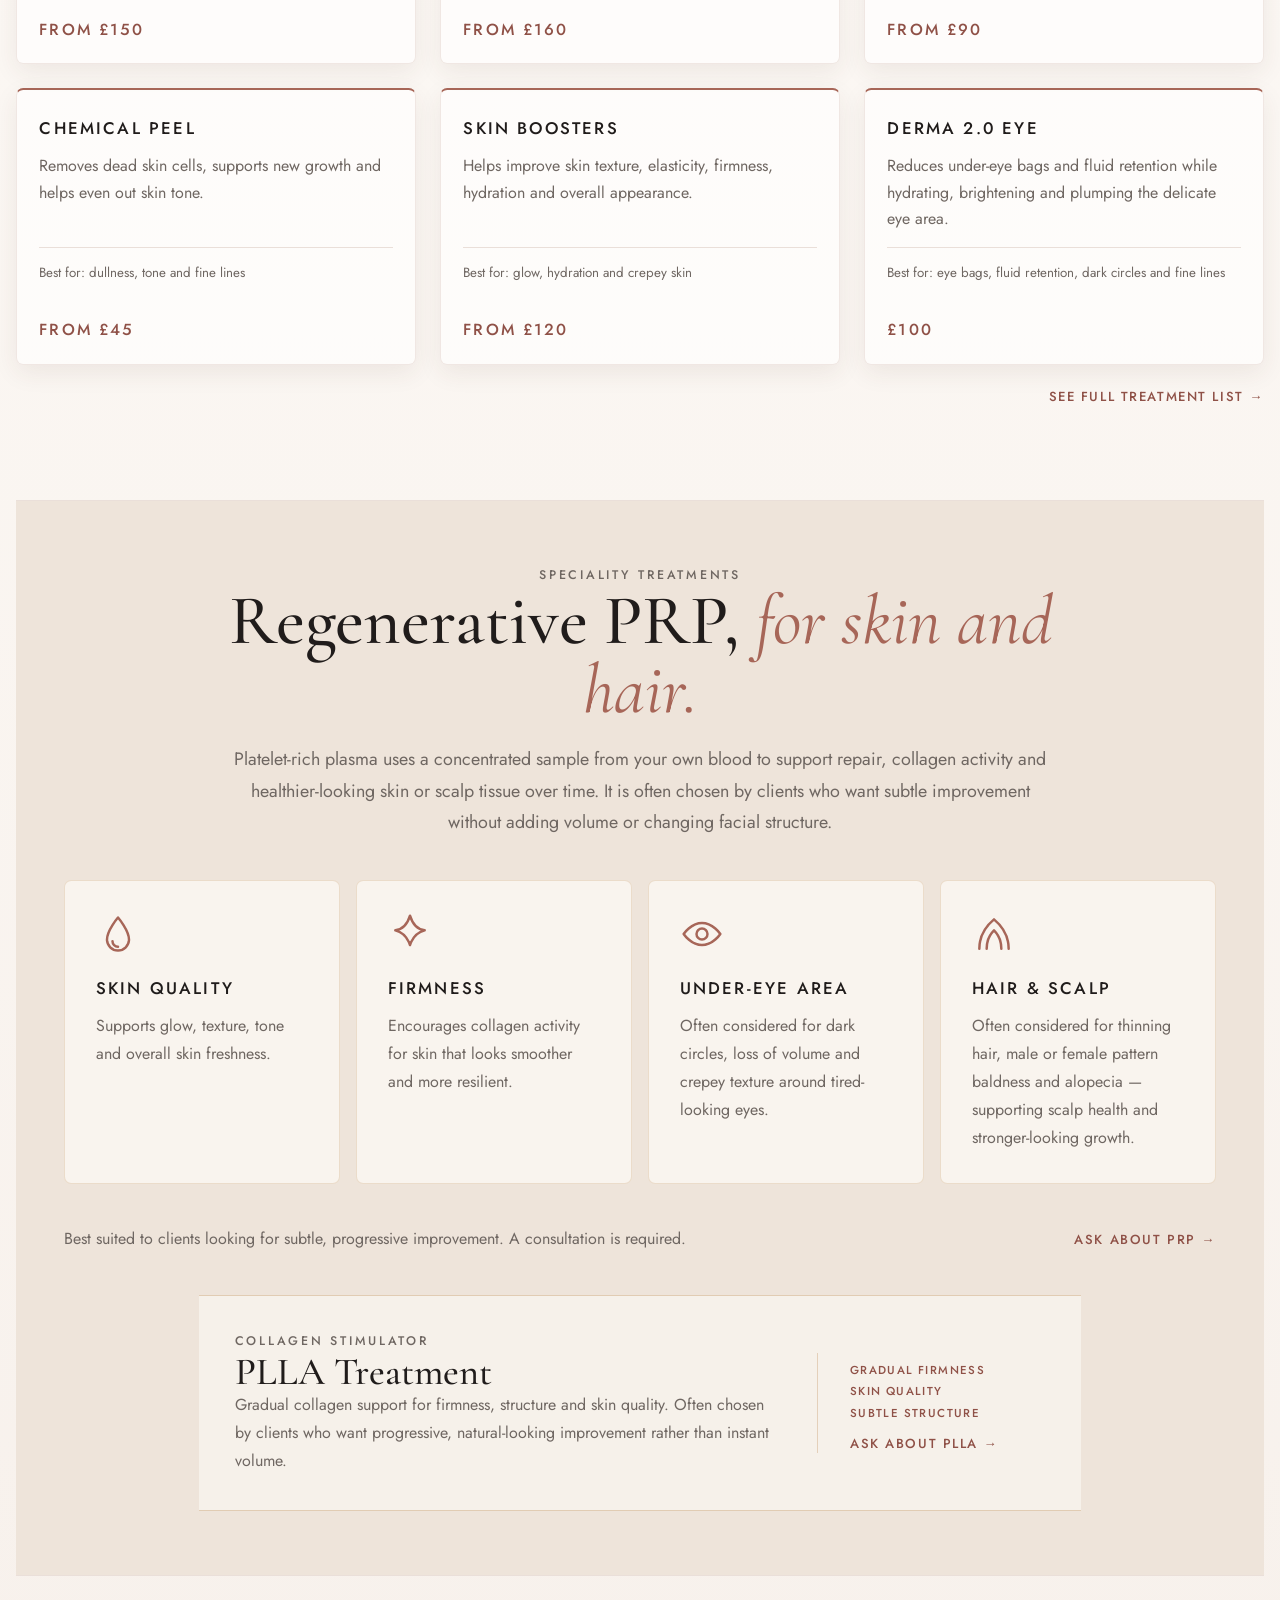
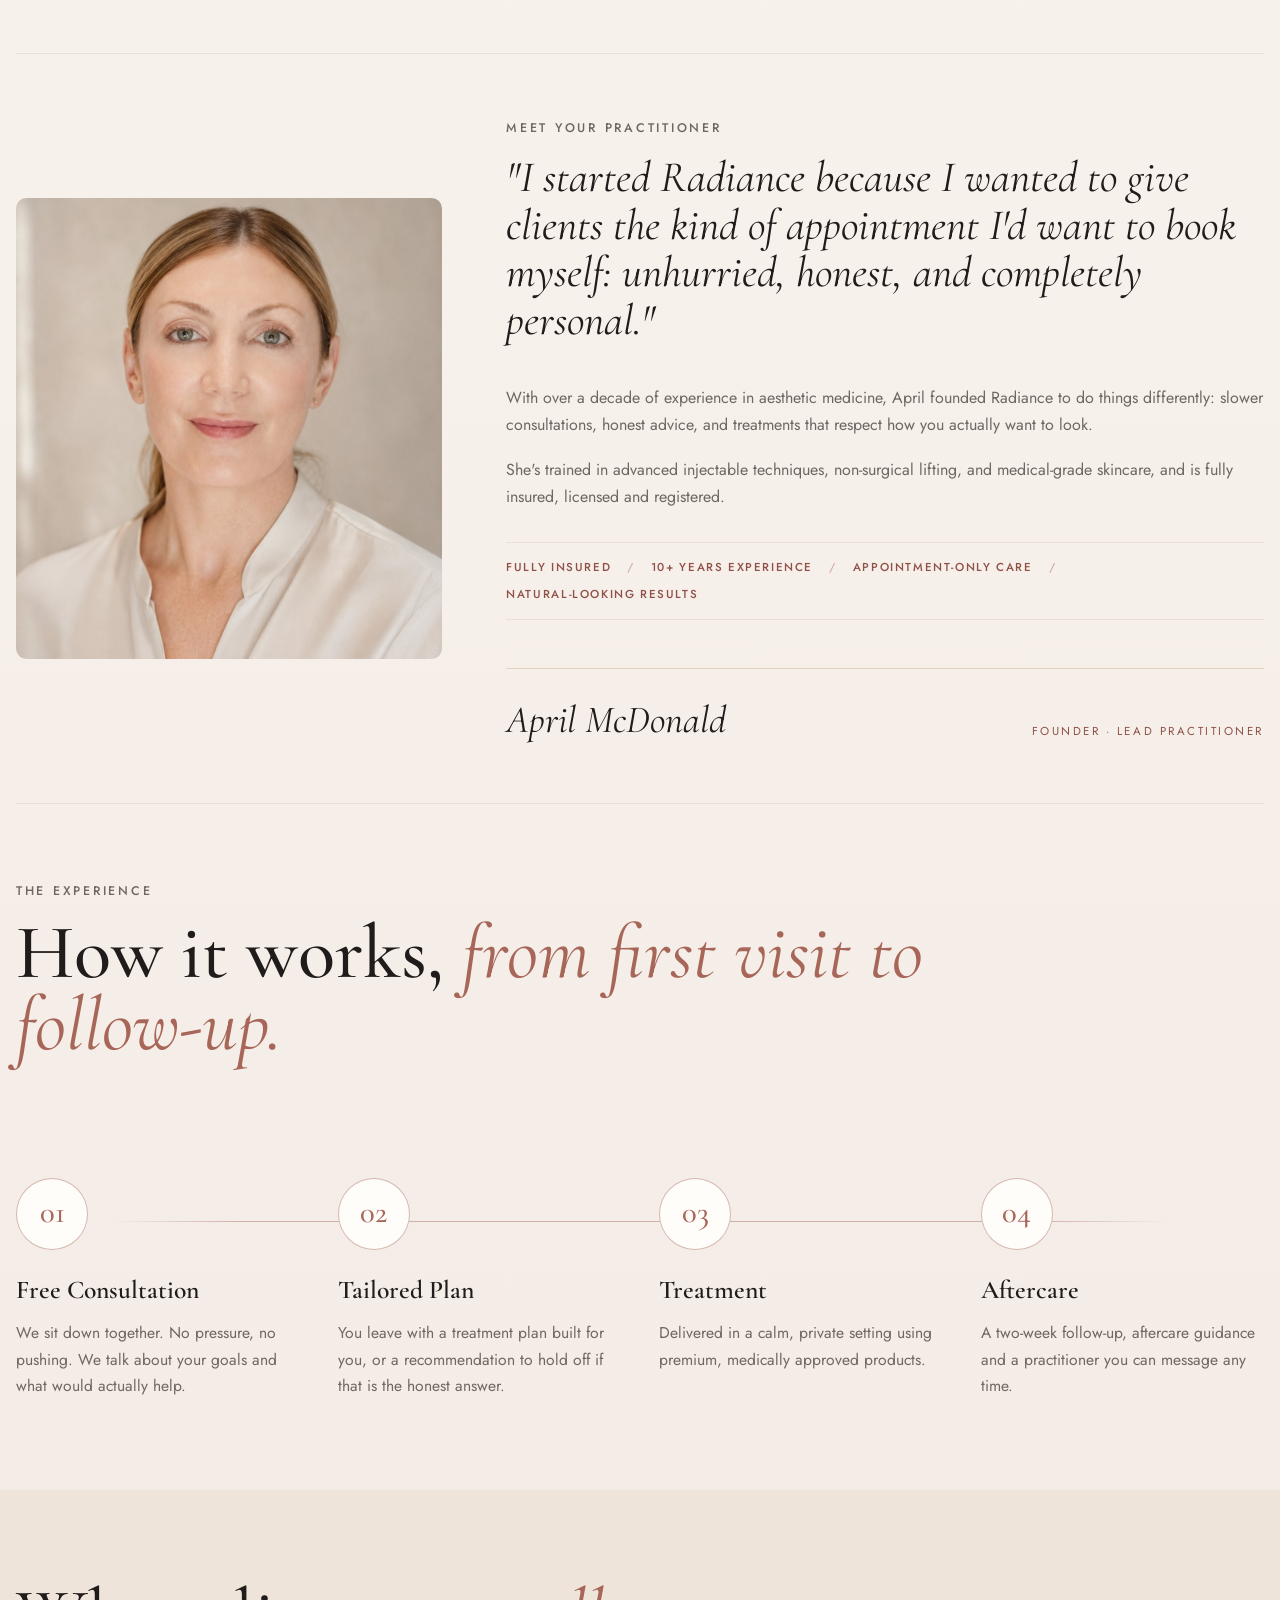
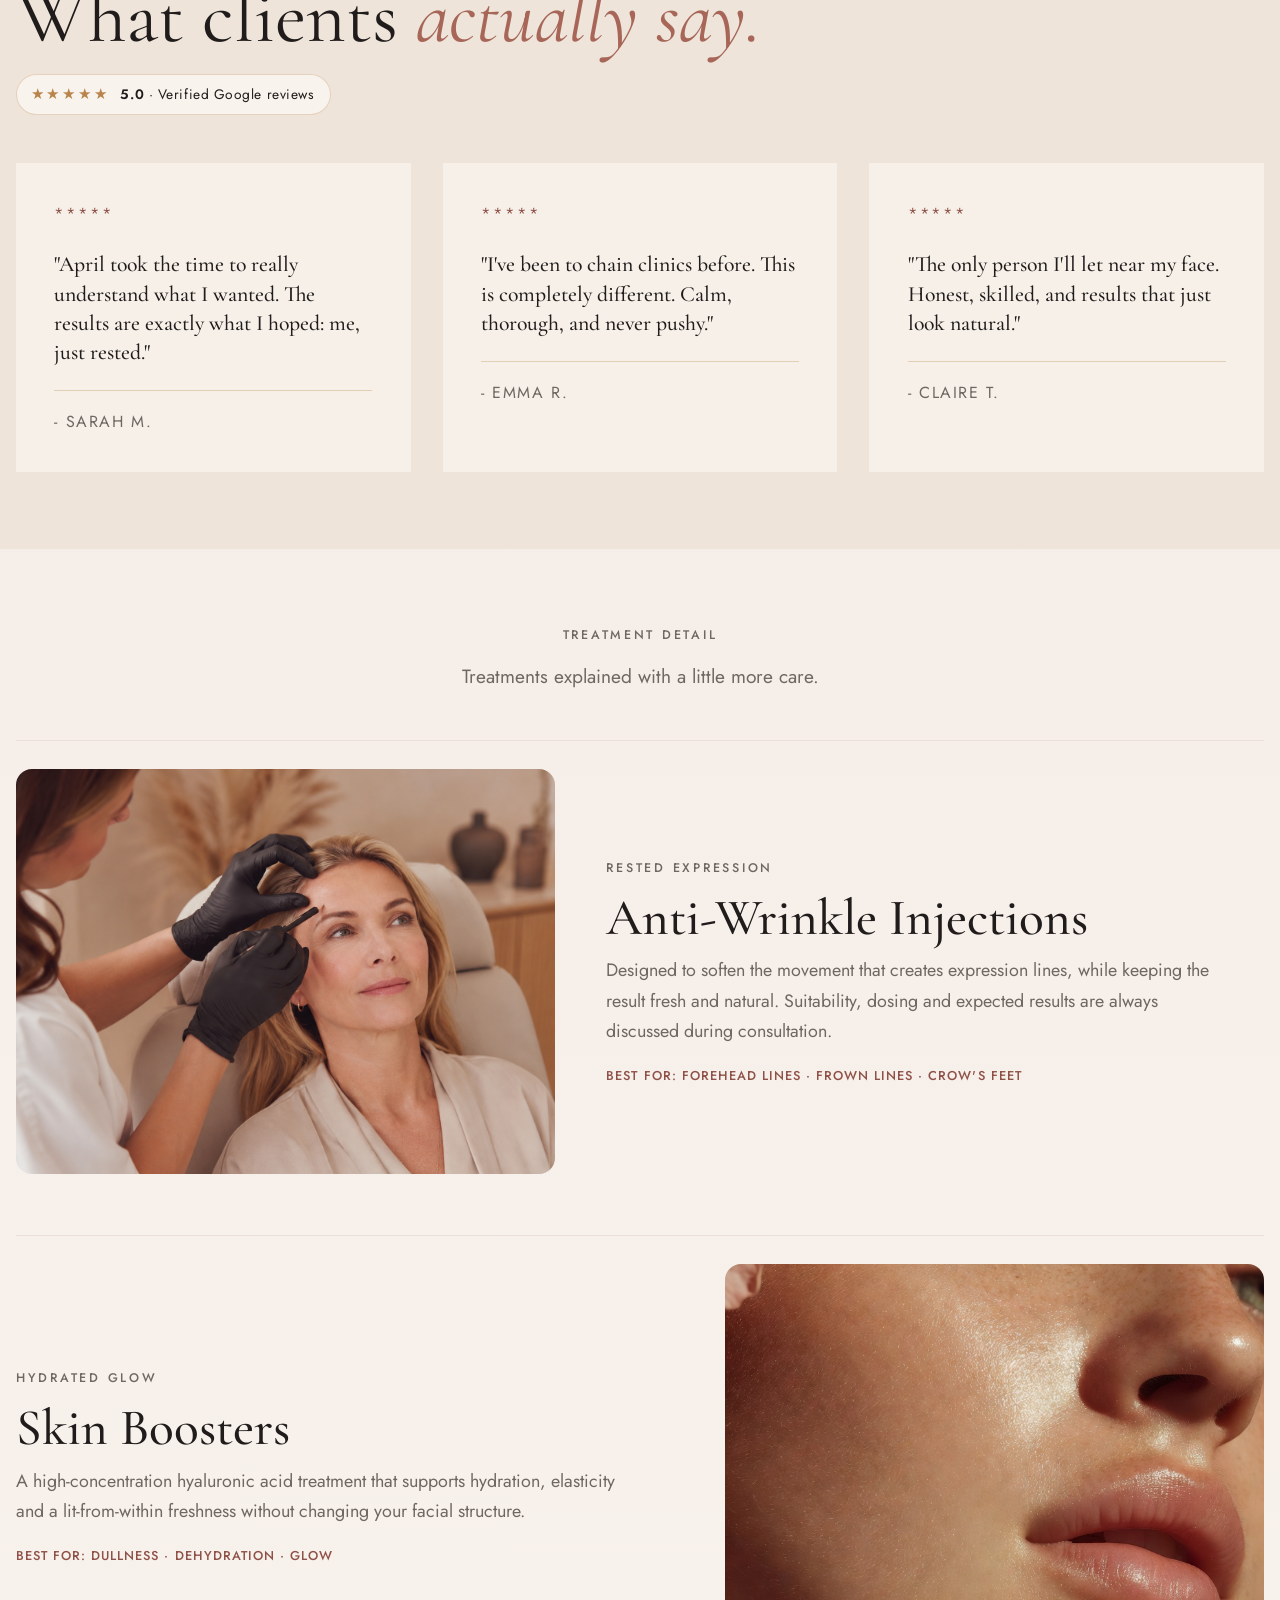
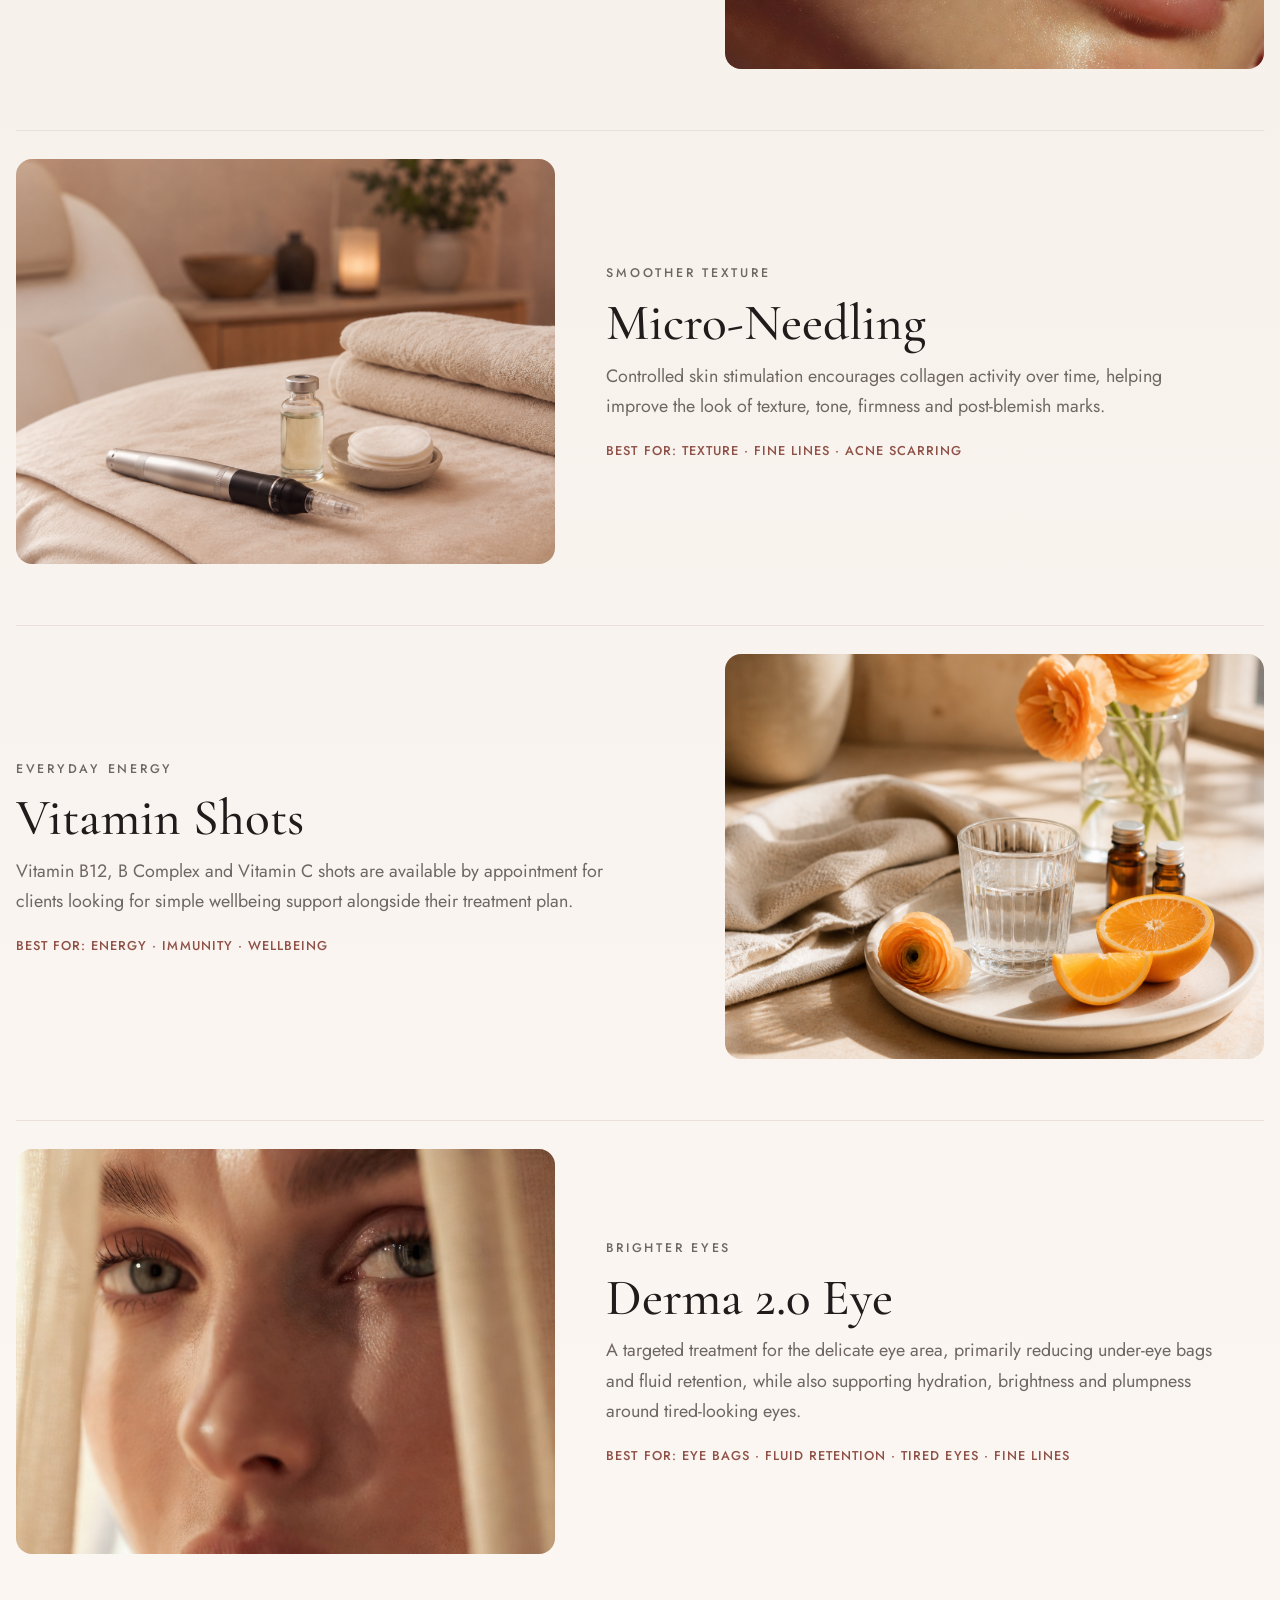
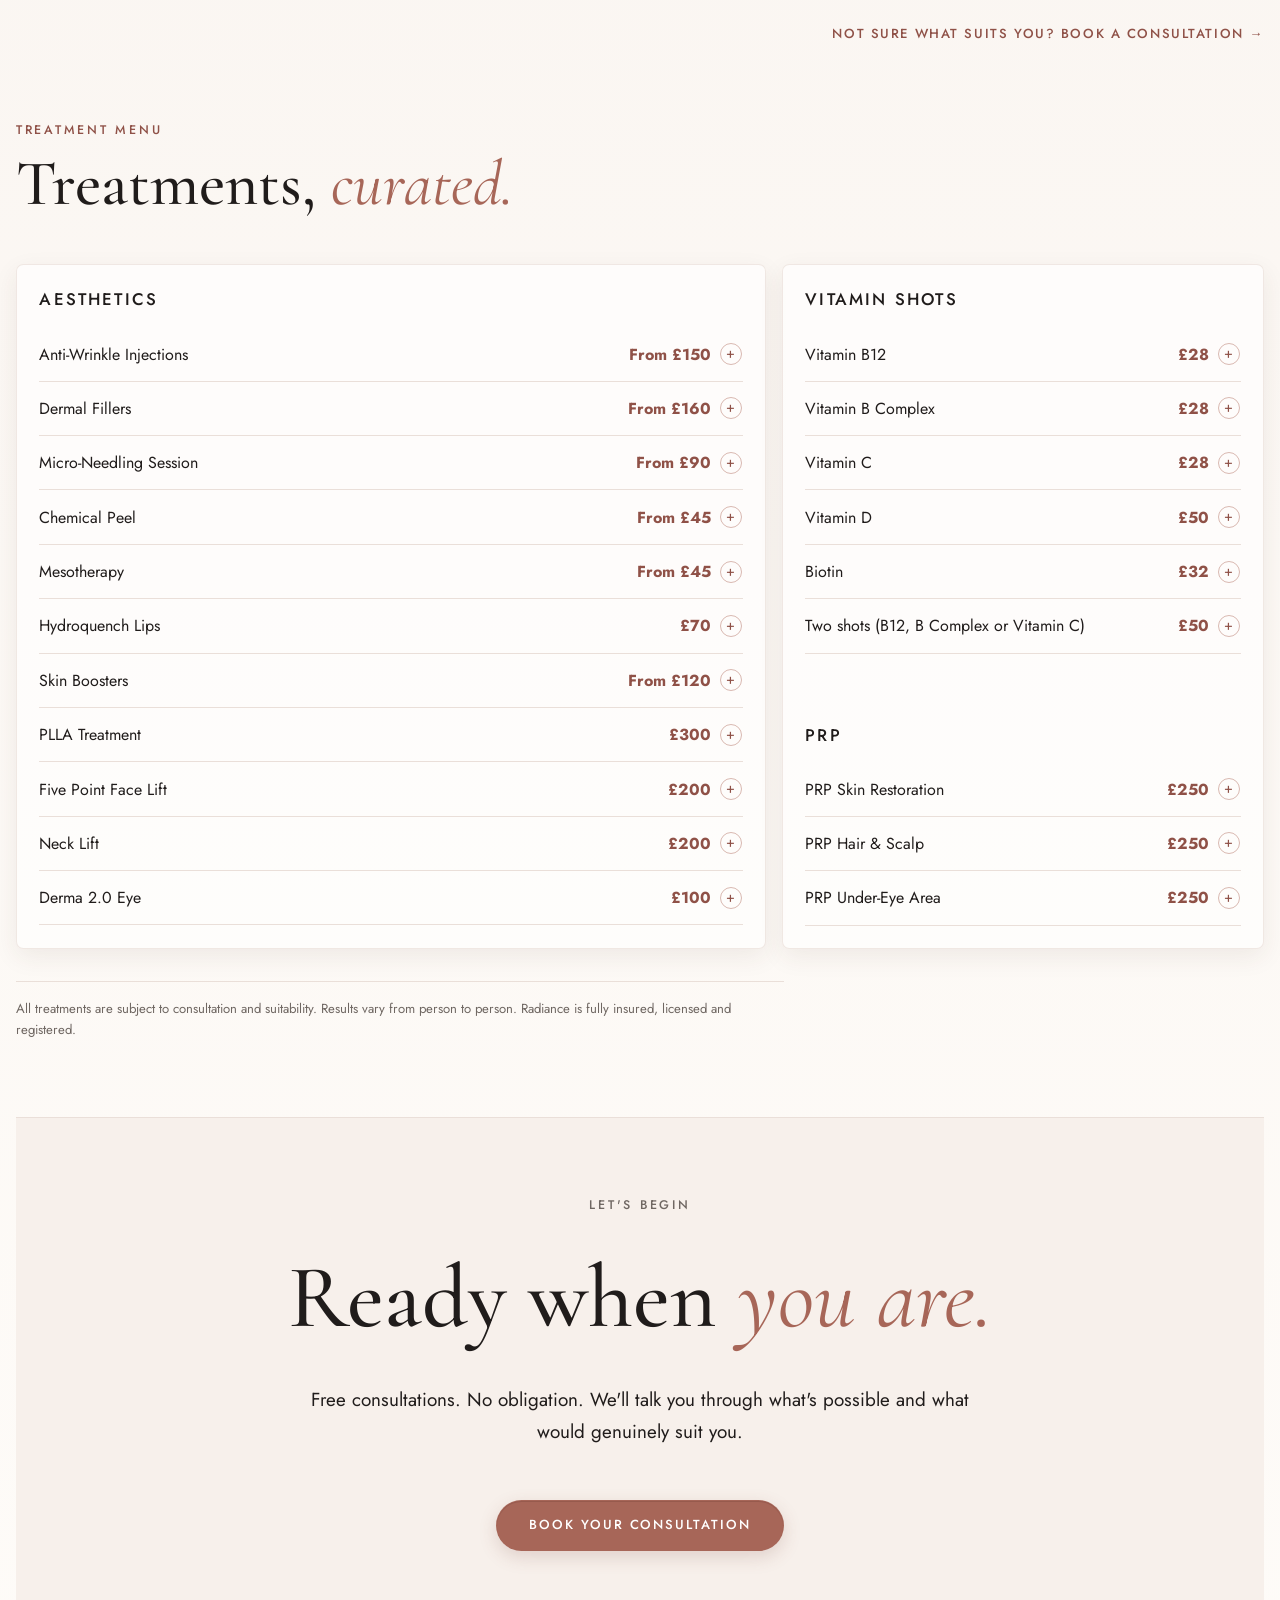
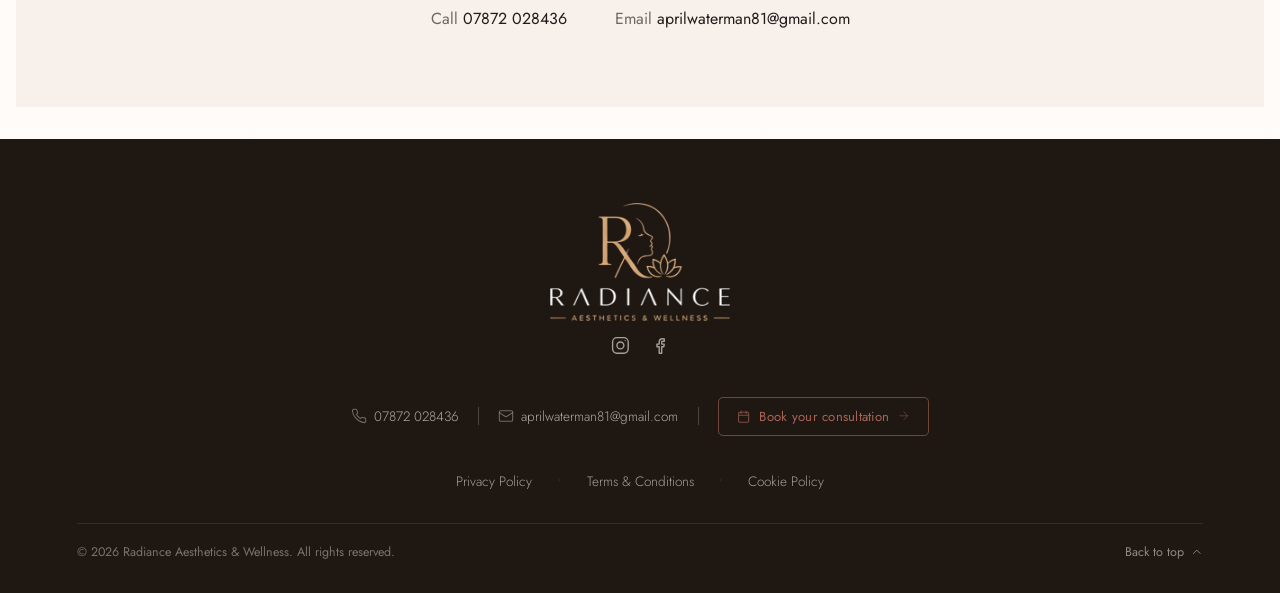
==== commit 00cd0aec: "footer changes" ====
--- a/index.html
+++ b/index.html
@@ -576,38 +576,34 @@
             </a>
           </li>
         </ul>
-        <div class="footer-contact-row">
-          <a href="tel:+447872028436">07872 028436</a>
-          <span aria-hidden="true">·</span>
-          <a href="mailto:aprilwaterman81@gmail.com">aprilwaterman81@gmail.com</a>
-          <span aria-hidden="true">·</span>
-          <a href="https://wa.me/447872028436?text=Hi%20April%2C%20I%27d%20like%20to%20book%20a%20free%20Radiance%20Aesthetics%20consultation.">Book your consultation</a>
-        </div>
       </div>
-      <div class="footer-nav">
-        <nav class="footer-column footer-explore" aria-label="Footer explore links">
-          <h3>Explore</h3>
-          <a href="#april">Practitioner</a>
-          <a href="#treatments">Treatments</a>
-          <a href="#process">How it works</a>
-          <a href="#contact">Book your consultation</a>
-        </nav>
-        <div class="footer-column footer-contact">
-          <h3>Contact</h3>
-          <a href="tel:+447872028436">07872 028436</a>
-          <a href="mailto:aprilwaterman81@gmail.com">aprilwaterman81@gmail.com</a>
-          <a href="https://wa.me/447872028436?text=Hi%20April%2C%20I%27d%20like%20to%20book%20a%20free%20Radiance%20Aesthetics%20consultation.">Book your consultation</a>
-        </div>
-        <nav class="footer-column" aria-label="Footer legal links">
-          <h3>Legal</h3>
-          <a href="privacy-policy.html">Privacy Policy</a>
-          <a href="terms-and-conditions.html">Terms &amp; Conditions</a>
-          <a href="cookie-policy.html">Cookie Policy</a>
-        </nav>
+      <div class="footer-contact-row">
+        <a href="tel:+447872028436" class="footer-contact-item">
+          <svg viewBox="0 0 24 24" aria-hidden="true" fill="none" stroke="currentColor" stroke-width="1.5" stroke-linecap="round" stroke-linejoin="round"><path d="M22 16.9v3a2 2 0 0 1-2.2 2 19.8 19.8 0 0 1-8.6-3.1 19.5 19.5 0 0 1-6-6A19.8 19.8 0 0 1 2.1 4.2 2 2 0 0 1 4.1 2h3a2 2 0 0 1 2 1.7c.1 1 .4 1.9.7 2.8a2 2 0 0 1-.5 2.1L8.1 9.9a16 16 0 0 0 6 6l1.3-1.3a2 2 0 0 1 2.1-.5c.9.3 1.8.6 2.8.7a2 2 0 0 1 1.7 2.1Z"/></svg>
+          07872 028436
+        </a>
+        <span class="footer-pipe" aria-hidden="true"></span>
+        <a href="mailto:aprilwaterman81@gmail.com" class="footer-contact-item">
+          <svg viewBox="0 0 24 24" aria-hidden="true" fill="none" stroke="currentColor" stroke-width="1.5" stroke-linecap="round" stroke-linejoin="round"><rect x="2" y="4" width="20" height="16" rx="2"/><path d="m22 7-8.97 5.7a1.94 1.94 0 0 1-2.06 0L2 7"/></svg>
+          aprilwaterman81@gmail.com
+        </a>
+        <span class="footer-pipe" aria-hidden="true"></span>
+        <a href="https://wa.me/447872028436?text=Hi%20April%2C%20I%27d%20like%20to%20book%20a%20free%20Radiance%20Aesthetics%20consultation." class="footer-book-btn">
+          <svg viewBox="0 0 24 24" aria-hidden="true" fill="none" stroke="currentColor" stroke-width="1.5" stroke-linecap="round" stroke-linejoin="round"><rect x="4" y="5" width="16" height="16" rx="2"/><path d="M8 3v4M16 3v4M4 10h16"/></svg>
+          Book your consultation
+          <svg viewBox="0 0 24 24" aria-hidden="true" fill="none" stroke="currentColor" stroke-width="1.5" stroke-linecap="round" stroke-linejoin="round" class="arrow"><path d="M5 12h14M12 5l7 7-7 7"/></svg>
+        </a>
+      </div>
+      <div class="footer-legal-row">
+        <a href="privacy-policy.html">Privacy Policy</a>
+        <span aria-hidden="true">•</span>
+        <a href="terms-and-conditions.html">Terms &amp; Conditions</a>
+        <span aria-hidden="true">•</span>
+        <a href="cookie-policy.html">Cookie Policy</a>
       </div>
       <div class="footer-bottom">
         <p>&copy; 2026 Radiance Aesthetics &amp; Wellness. All rights reserved.</p>
-        <a href="#top">Back to top</a>
+        <a href="#top" class="back-to-top">Back to top <svg viewBox="0 0 24 24" aria-hidden="true" fill="none" stroke="currentColor" stroke-width="2" stroke-linecap="round" stroke-linejoin="round"><path d="M18 15l-6-6-6 6"/></svg></a>
       </div>
     </footer>
 
--- a/styles.css
+++ b/styles.css
@@ -1490,28 +1490,29 @@
 }
 
 .site-footer {
-  padding: clamp(2rem, 4vw, 3rem) clamp(1rem, 6vw, 6rem) clamp(1.5rem, 3vw, 2rem);
+  padding: clamp(2.5rem, 5vw, 4rem) clamp(1.5rem, 6vw, 6rem) clamp(1.5rem, 3vw, 2rem);
   background: #1f1712;
   color: #fffaf5;
+  text-align: center;
 }
 
 .footer-brand {
   display: flex;
   flex-direction: column;
   align-items: center;
-  padding-bottom: clamp(1.2rem, 2.5vw, 1.8rem);
+  padding-bottom: clamp(1.5rem, 3vw, 2.2rem);
 }
 
 .footer-brand-logo {
   display: block;
-  width: clamp(8rem, 12vw, 10rem);
+  width: clamp(9rem, 14vw, 12rem);
   height: auto;
 }
 
 .footer-social {
   display: flex;
-  gap: 0.85rem;
-  margin: 0.5rem 0 0;
+  gap: 1.2rem;
+  margin: 0.85rem 0 0;
   padding: 0;
   list-style: none;
 }
@@ -1520,87 +1521,156 @@
   display: inline-flex;
   align-items: center;
   justify-content: center;
-  color: rgba(255, 250, 245, 0.45);
+  color: rgba(255, 250, 245, 0.6);
   transition: color 0.18s ease, transform 0.18s ease;
 }
 
 .footer-social a:hover,
 .footer-social a:focus-visible {
-  color: rgba(255, 250, 245, 0.85);
+  color: #fffaf5;
   transform: translateY(-1px);
 }
 
 .footer-social svg {
-  width: 1rem;
-  height: 1rem;
-}
-
+  width: 1.3rem;
+  height: 1.3rem;
+}
+
+/* Contact row with icons and bordered book button */
 .footer-contact-row {
   display: flex;
   flex-wrap: wrap;
+  align-items: center;
   justify-content: center;
-  gap: 0.15rem 0.6rem;
-  margin-top: 0.75rem;
-  font-size: 0.78rem;
+  gap: 0.5rem 0;
+  padding-bottom: clamp(1.5rem, 3vw, 2.2rem);
   font-family: var(--sans);
+  font-size: 0.85rem;
   font-weight: 300;
 }
 
-.footer-contact-row a {
-  color: rgba(255, 250, 245, 0.55);
+.footer-contact-item {
+  display: inline-flex;
+  align-items: center;
+  gap: 0.45rem;
+  color: rgba(255, 250, 245, 0.65);
   text-decoration: none;
   transition: color 0.18s ease;
 }
 
-.footer-contact-row a:hover {
+.footer-contact-item:hover {
   color: #fffaf5;
 }
 
-.footer-contact-row span {
-  color: rgba(255, 250, 245, 0.22);
-}
-
-.footer-nav {
-  display: flex;
-  justify-content: center;
-  padding-bottom: clamp(1rem, 2vw, 1.4rem);
-}
-
-.footer-explore,
-.footer-contact {
-  display: none;
-}
-
-.footer-column[aria-label="Footer legal links"] {
+.footer-contact-item svg {
+  width: 1rem;
+  height: 1rem;
+  opacity: 0.55;
+  flex-shrink: 0;
+}
+
+.footer-pipe {
+  width: 1px;
+  height: 1.1rem;
+  margin: 0 1.2rem;
+  background: rgba(255, 250, 245, 0.2);
+}
+
+.footer-book-btn {
+  display: inline-flex;
+  align-items: center;
+  gap: 0.5rem;
+  padding: 0.55rem 1.1rem;
+  border: 1px solid rgba(167, 102, 88, 0.6);
+  border-radius: 0.3rem;
+  color: var(--clay);
+  text-decoration: none;
+  font-family: var(--sans);
+  font-size: 0.82rem;
+  font-weight: 400;
+  letter-spacing: 0.02em;
+  transition: background 0.18s ease, border-color 0.18s ease, color 0.18s ease;
+}
+
+.footer-book-btn:hover {
+  background: rgba(167, 102, 88, 0.12);
+  border-color: var(--clay);
+  color: #fffaf5;
+}
+
+.footer-book-btn svg {
+  width: 0.95rem;
+  height: 0.95rem;
+  opacity: 0.7;
+  flex-shrink: 0;
+}
+
+.footer-book-btn svg.arrow {
+  width: 0.85rem;
+  height: 0.85rem;
+  opacity: 0.5;
+}
+
+/* Legal links with dot separators */
+.footer-legal-row {
   display: flex;
   flex-wrap: wrap;
   justify-content: center;
-  gap: 0.2rem 1.3rem;
-}
-
-.footer-column[aria-label="Footer legal links"] h3 {
-  display: none;
-}
-
-.footer-column a,
-.footer-bottom a {
-  color: rgba(255, 250, 245, 0.65);
-  font-size: 0.82rem;
-}
-
-.footer-column a:hover,
-.footer-bottom a:hover {
+  align-items: center;
+  gap: 0.2rem 1.6rem;
+  padding-bottom: clamp(1.5rem, 3vw, 2rem);
+}
+
+.footer-legal-row a {
+  color: rgba(255, 250, 245, 0.6);
+  text-decoration: none;
+  font-size: 0.85rem;
+  font-weight: 300;
+  transition: color 0.18s ease;
+}
+
+.footer-legal-row a:hover {
   color: #fffaf5;
 }
 
+.footer-legal-row span {
+  color: rgba(255, 250, 245, 0.2);
+  font-size: 0.6rem;
+}
+
+/* Copyright bar */
 .footer-bottom {
   display: flex;
   justify-content: space-between;
+  align-items: center;
   gap: 1rem;
-  padding-top: 1.1rem;
-  border-top: 1px solid rgba(255, 250, 245, 0.12);
+  padding-top: 1.2rem;
+  border-top: 1px solid rgba(255, 250, 245, 0.1);
   color: rgba(255, 250, 245, 0.4);
-  font-size: 0.76rem;
+  font-size: 0.78rem;
+}
+
+.footer-bottom p {
+  margin: 0;
+}
+
+.back-to-top {
+  display: inline-flex;
+  align-items: center;
+  gap: 0.35rem;
+  color: rgba(255, 250, 245, 0.5);
+  text-decoration: none;
+  font-size: 0.78rem;
+  transition: color 0.18s ease;
+}
+
+.back-to-top:hover {
+  color: #fffaf5;
+}
+
+.back-to-top svg {
+  width: 0.85rem;
+  height: 0.85rem;
 }
 
 .mobile-action-bar {
@@ -2128,30 +2198,36 @@
   }
 
   .site-footer {
-    padding: 1.5rem 1.25rem 5rem;
-    text-align: center;
-  }
-
-  .footer-nav {
-    padding-bottom: 0.8rem;
+    padding: 2rem 1.25rem 5rem;
   }
 
   .footer-brand-logo {
-    width: 8rem;
+    width: 9rem;
   }
 
   .footer-contact-row {
-    font-size: 0.72rem;
-    gap: 0.1rem 0.5rem;
+    flex-direction: column;
+    gap: 0.75rem;
+  }
+
+  .footer-pipe {
+    display: none;
+  }
+
+  .footer-book-btn {
+    margin-top: 0.2rem;
+  }
+
+  .footer-legal-row {
+    gap: 0.15rem 1rem;
   }
 
   .footer-bottom {
-    display: grid;
-    grid-template-columns: 1fr;
-    justify-items: center;
+    flex-direction: column;
+    align-items: center;
     gap: 0.4rem;
     padding-top: 0.8rem;
-    font-size: 0.68rem;
+    font-size: 0.7rem;
     text-align: center;
   }
 
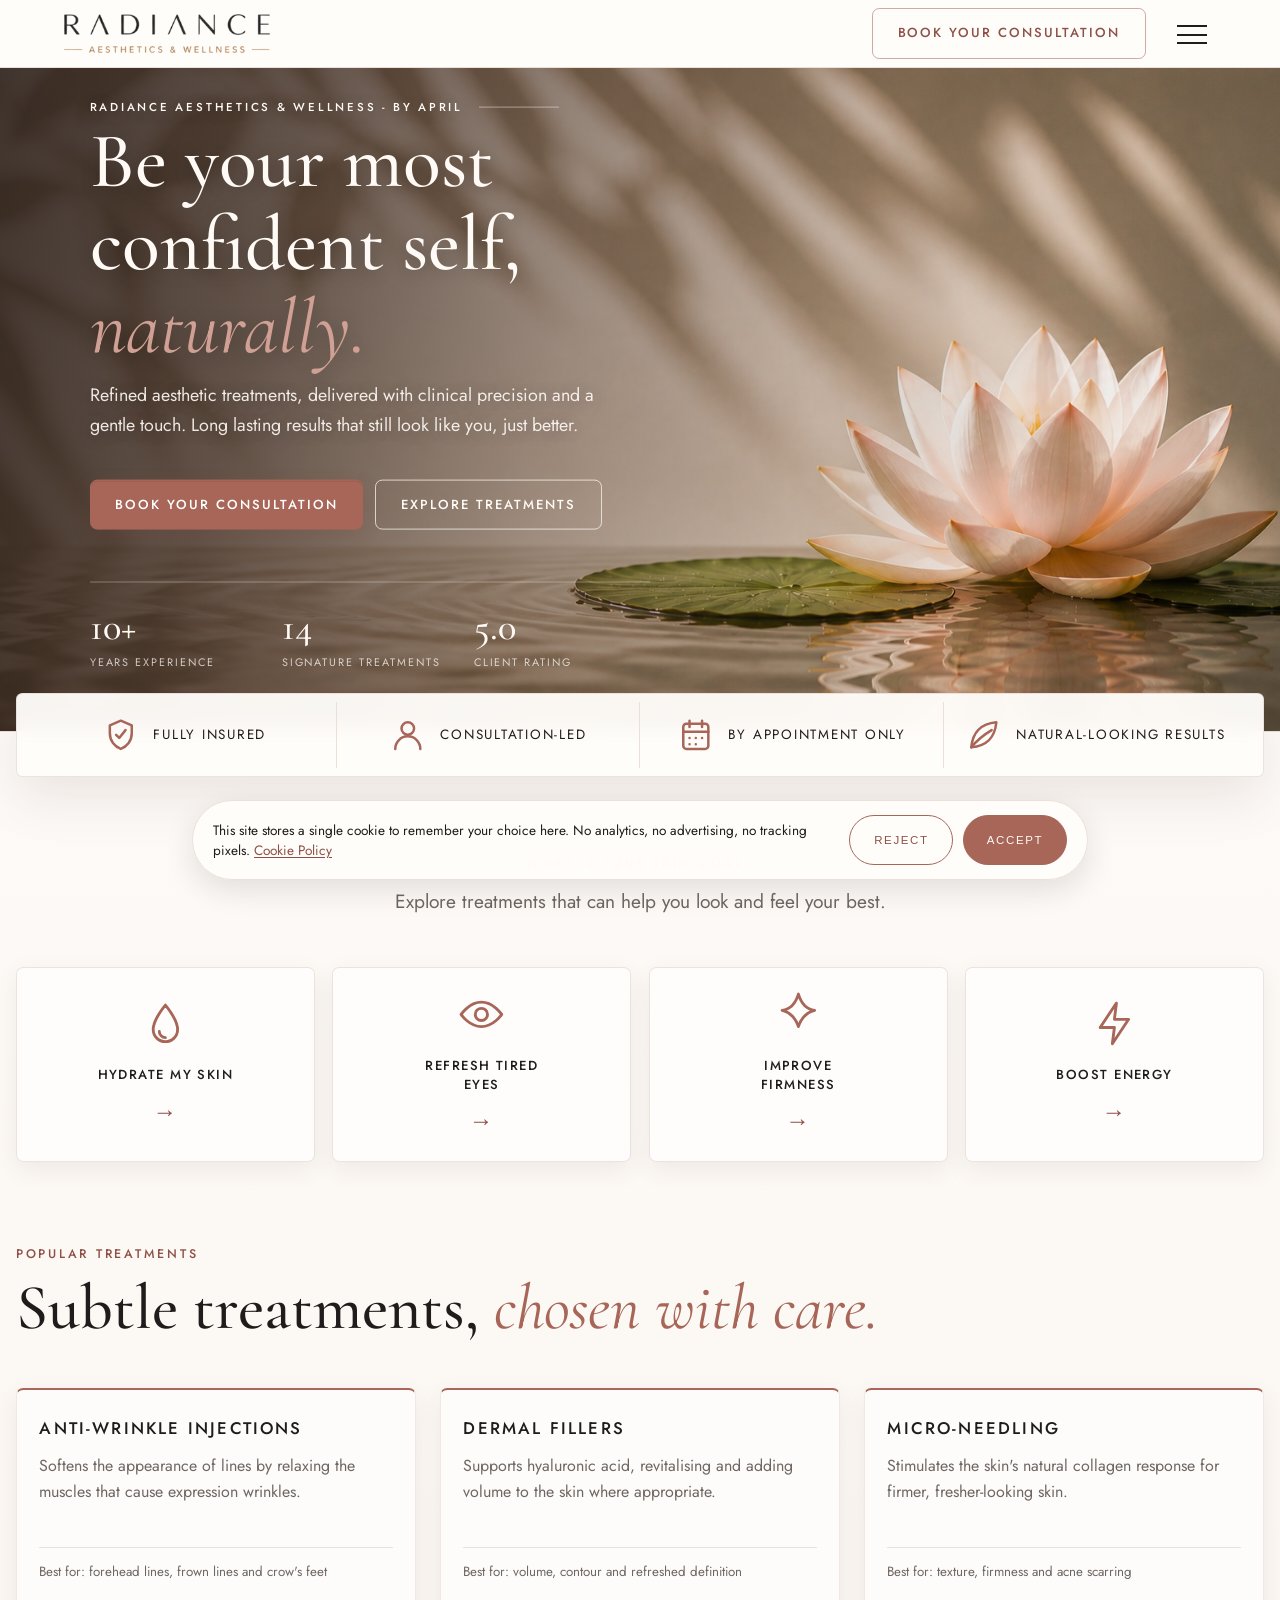
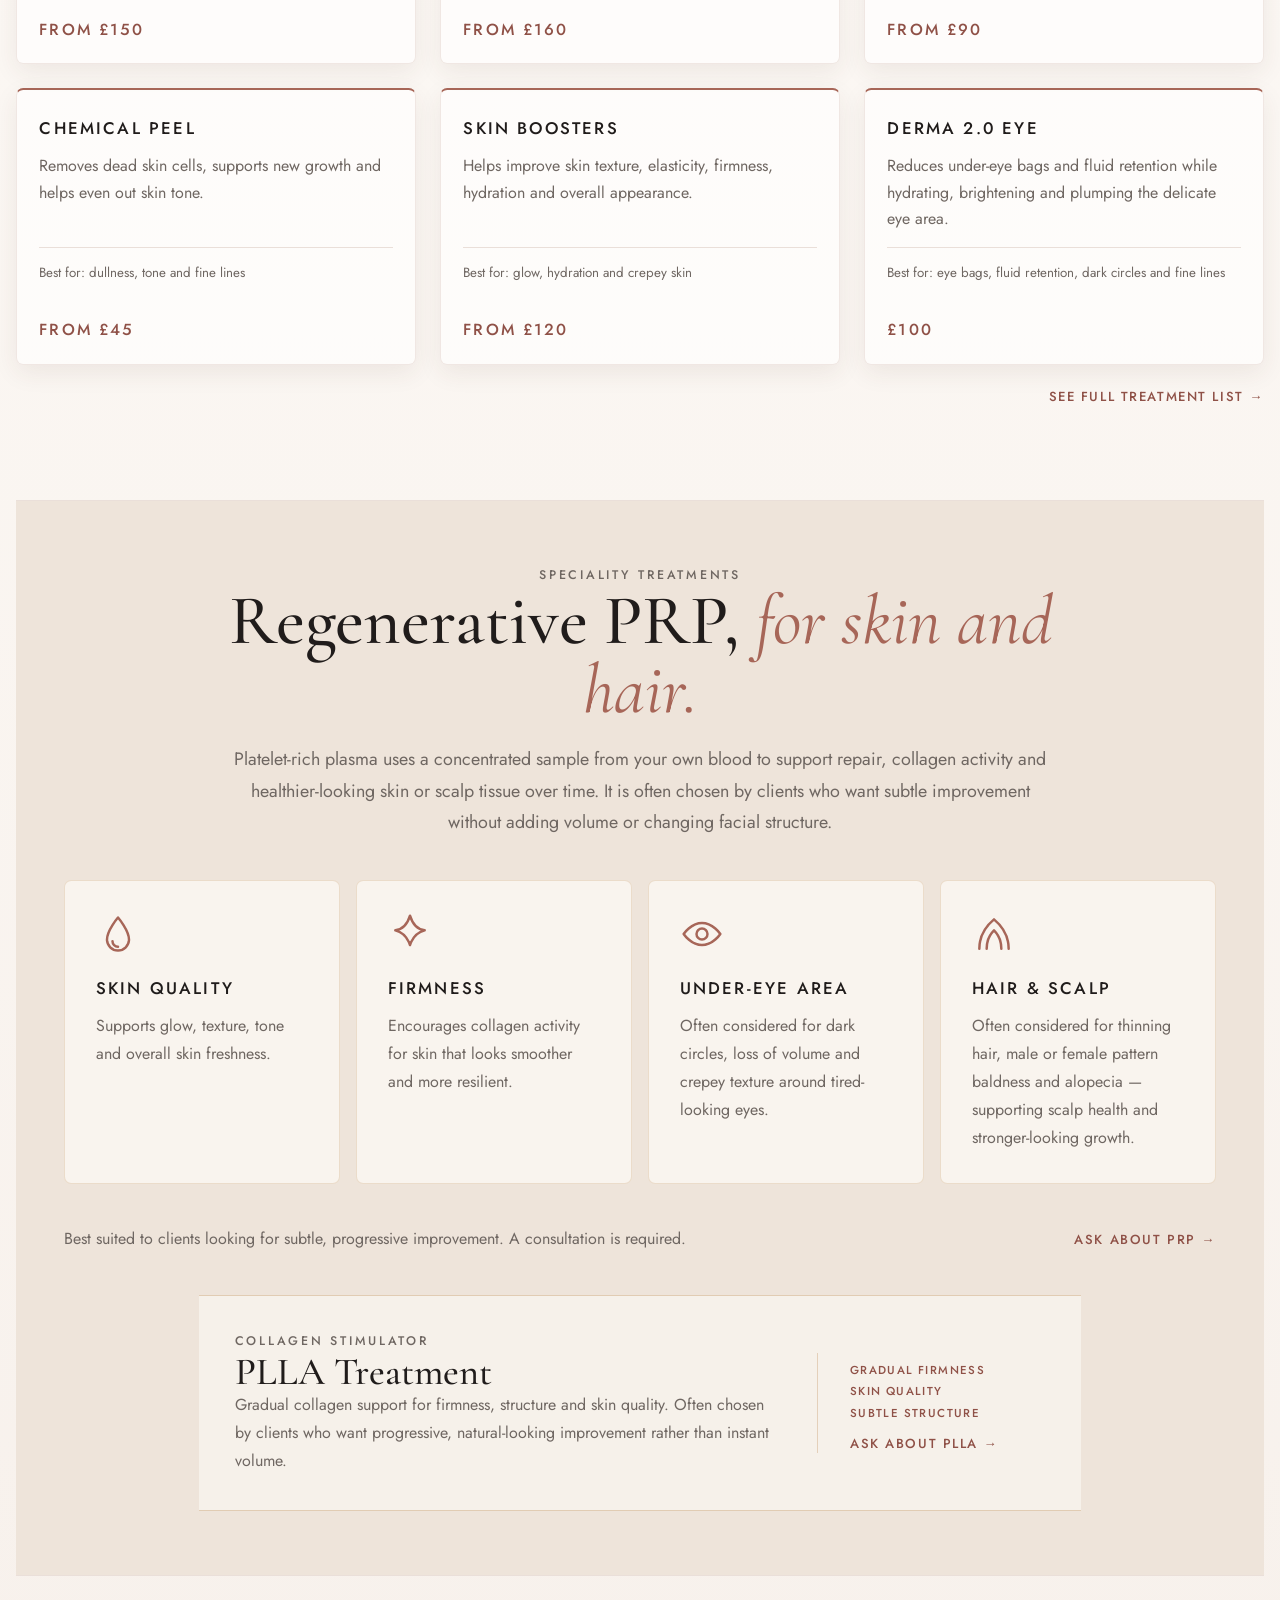
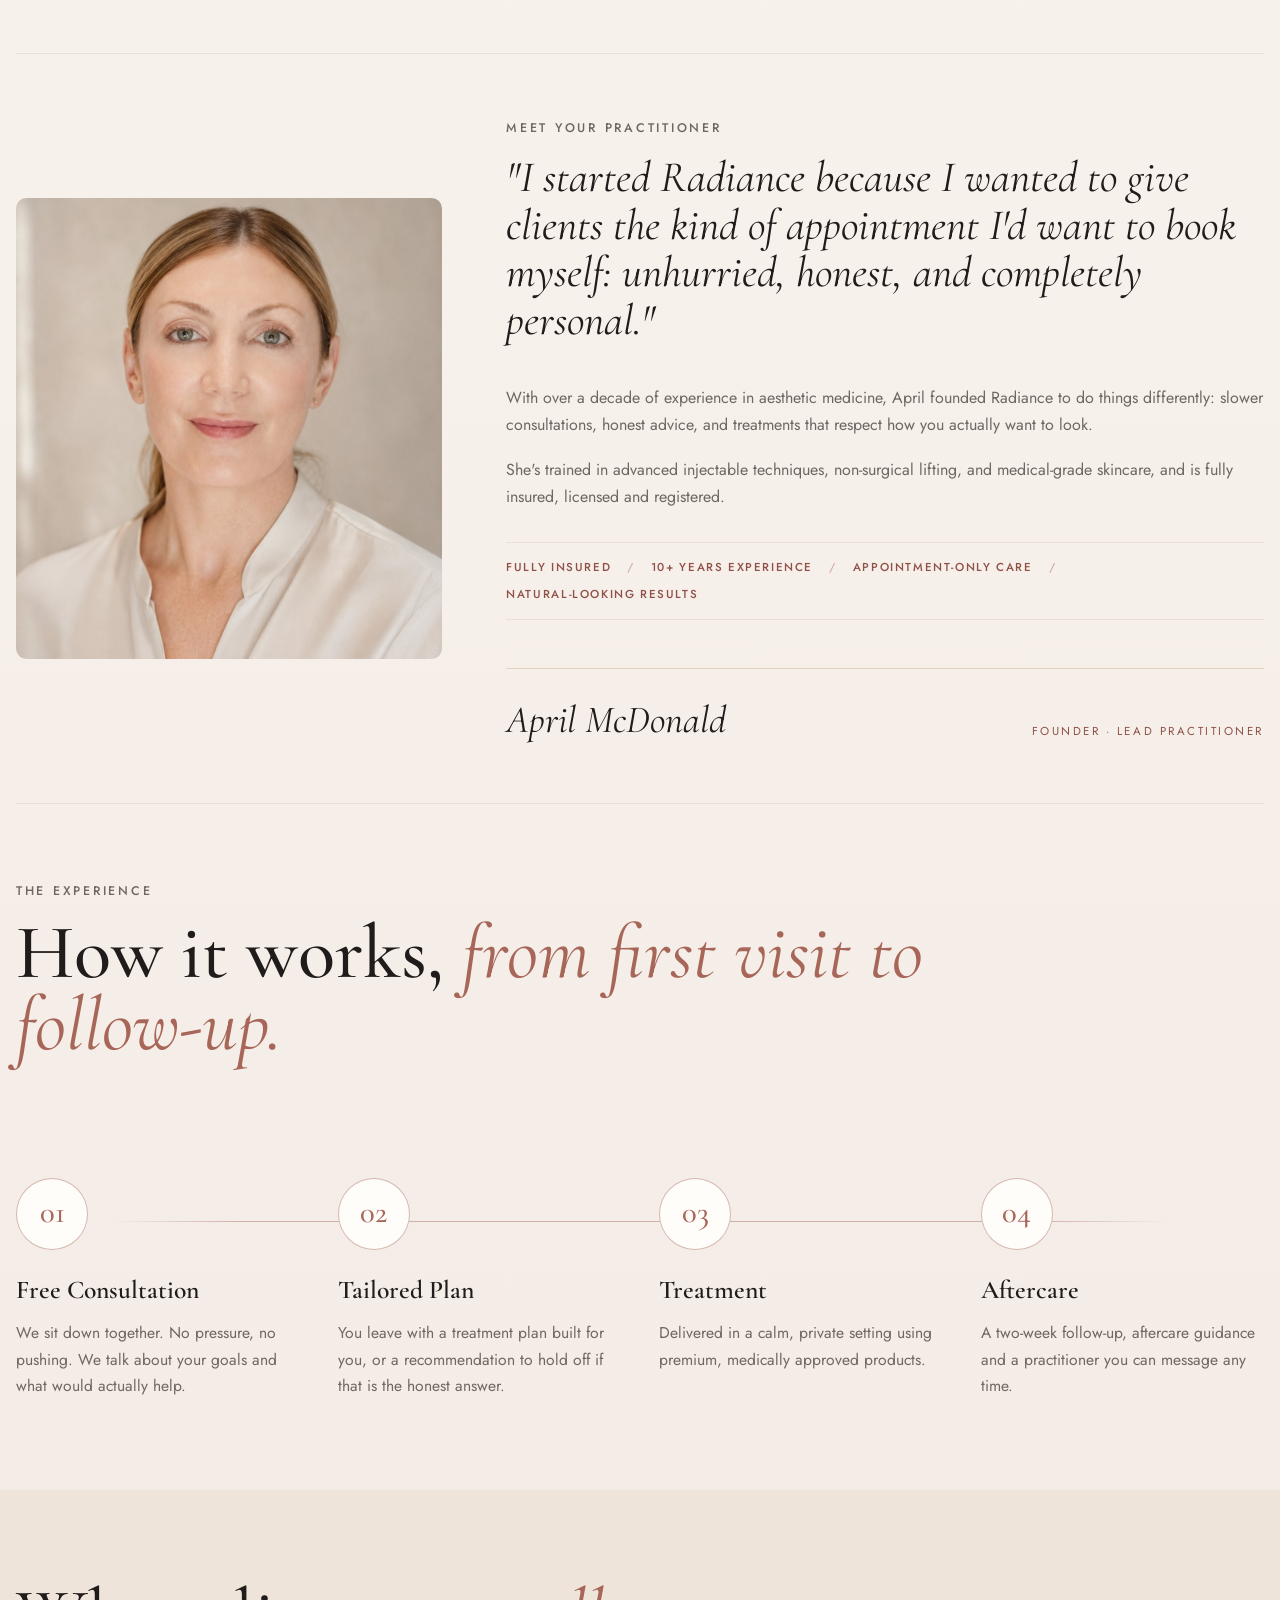
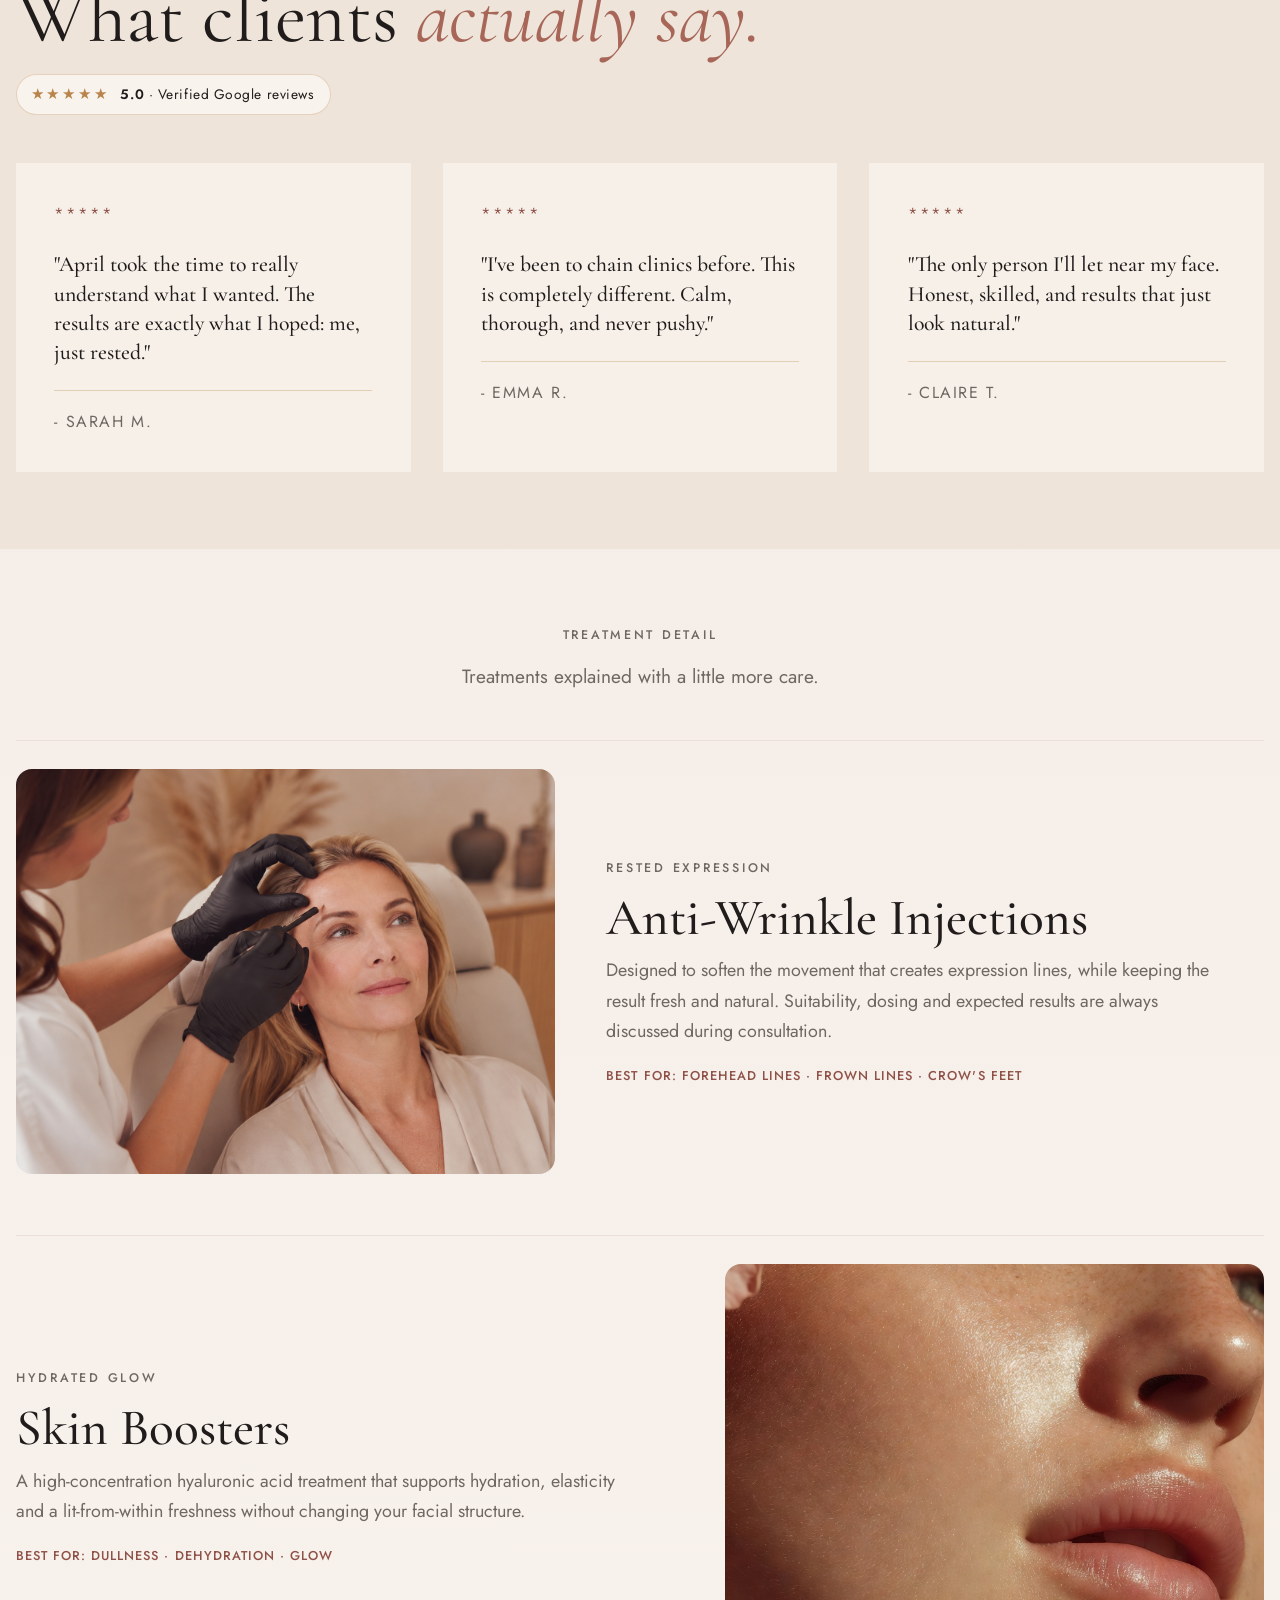
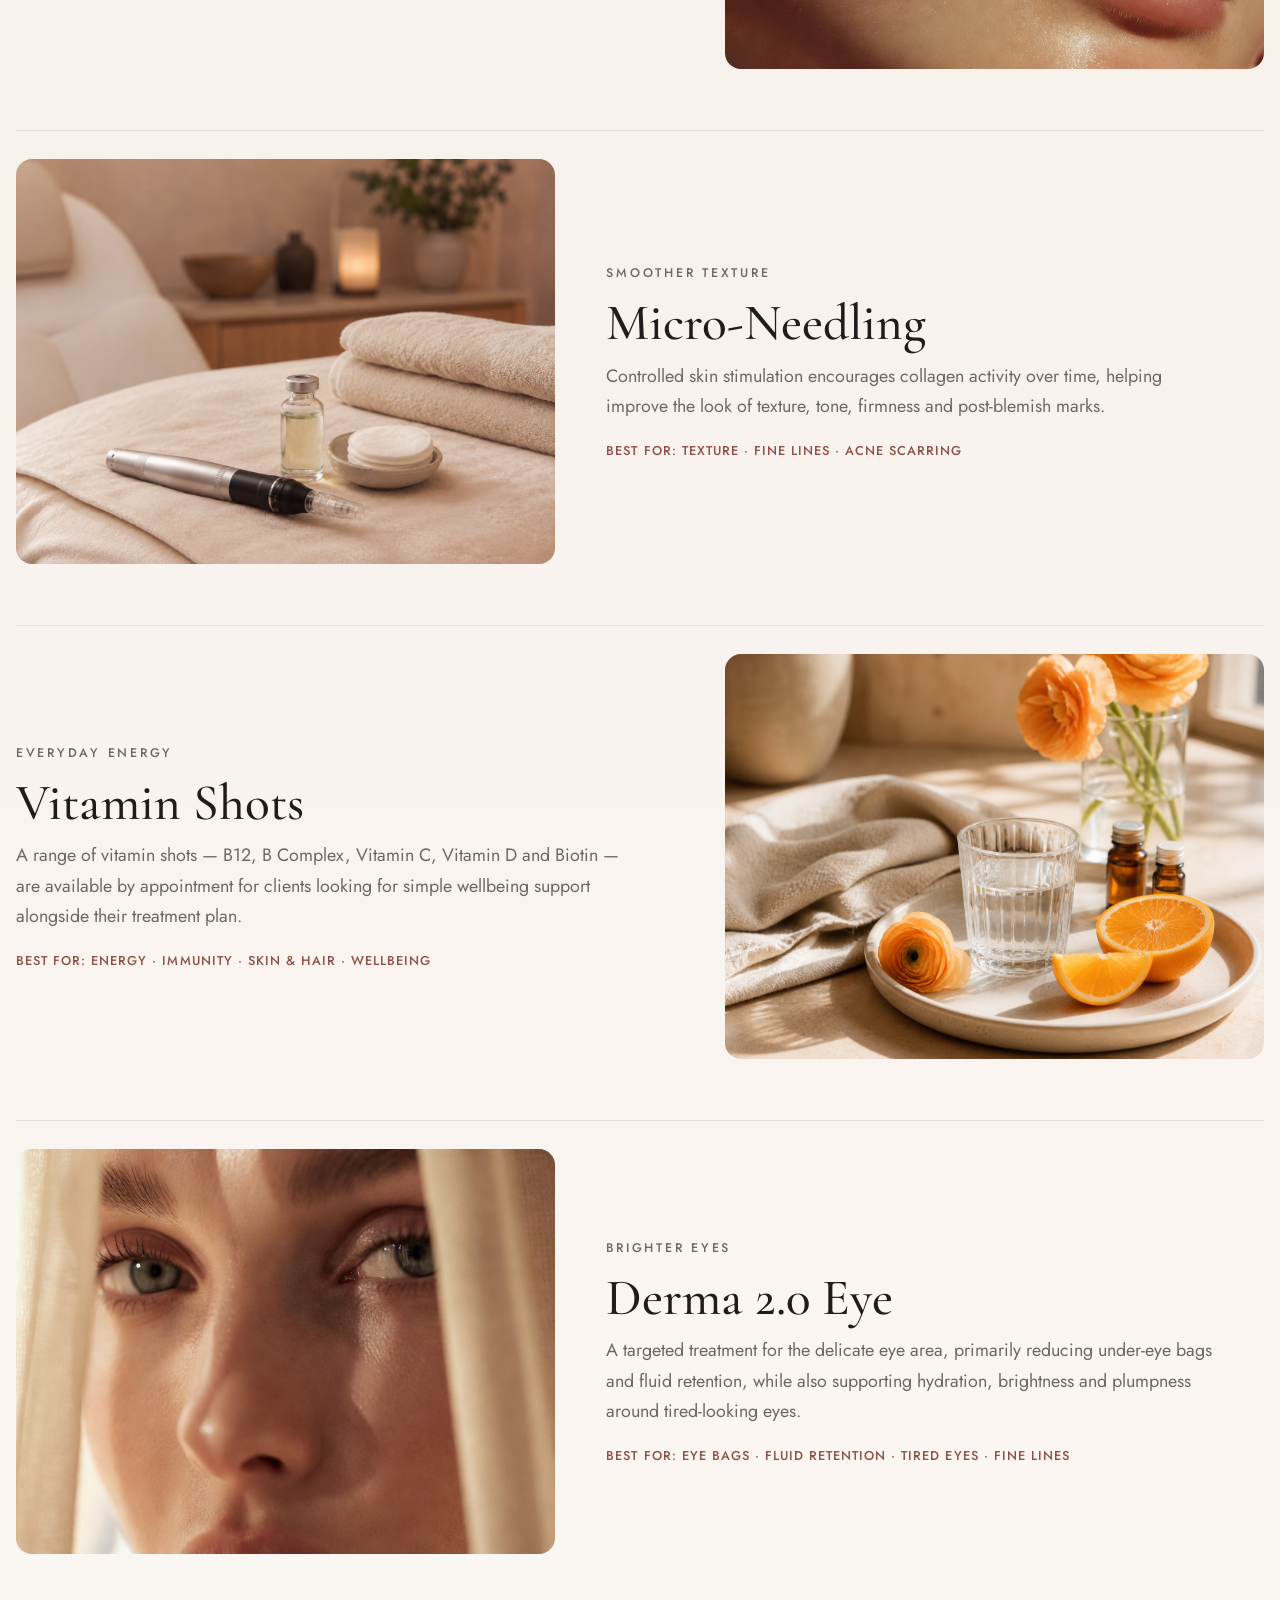
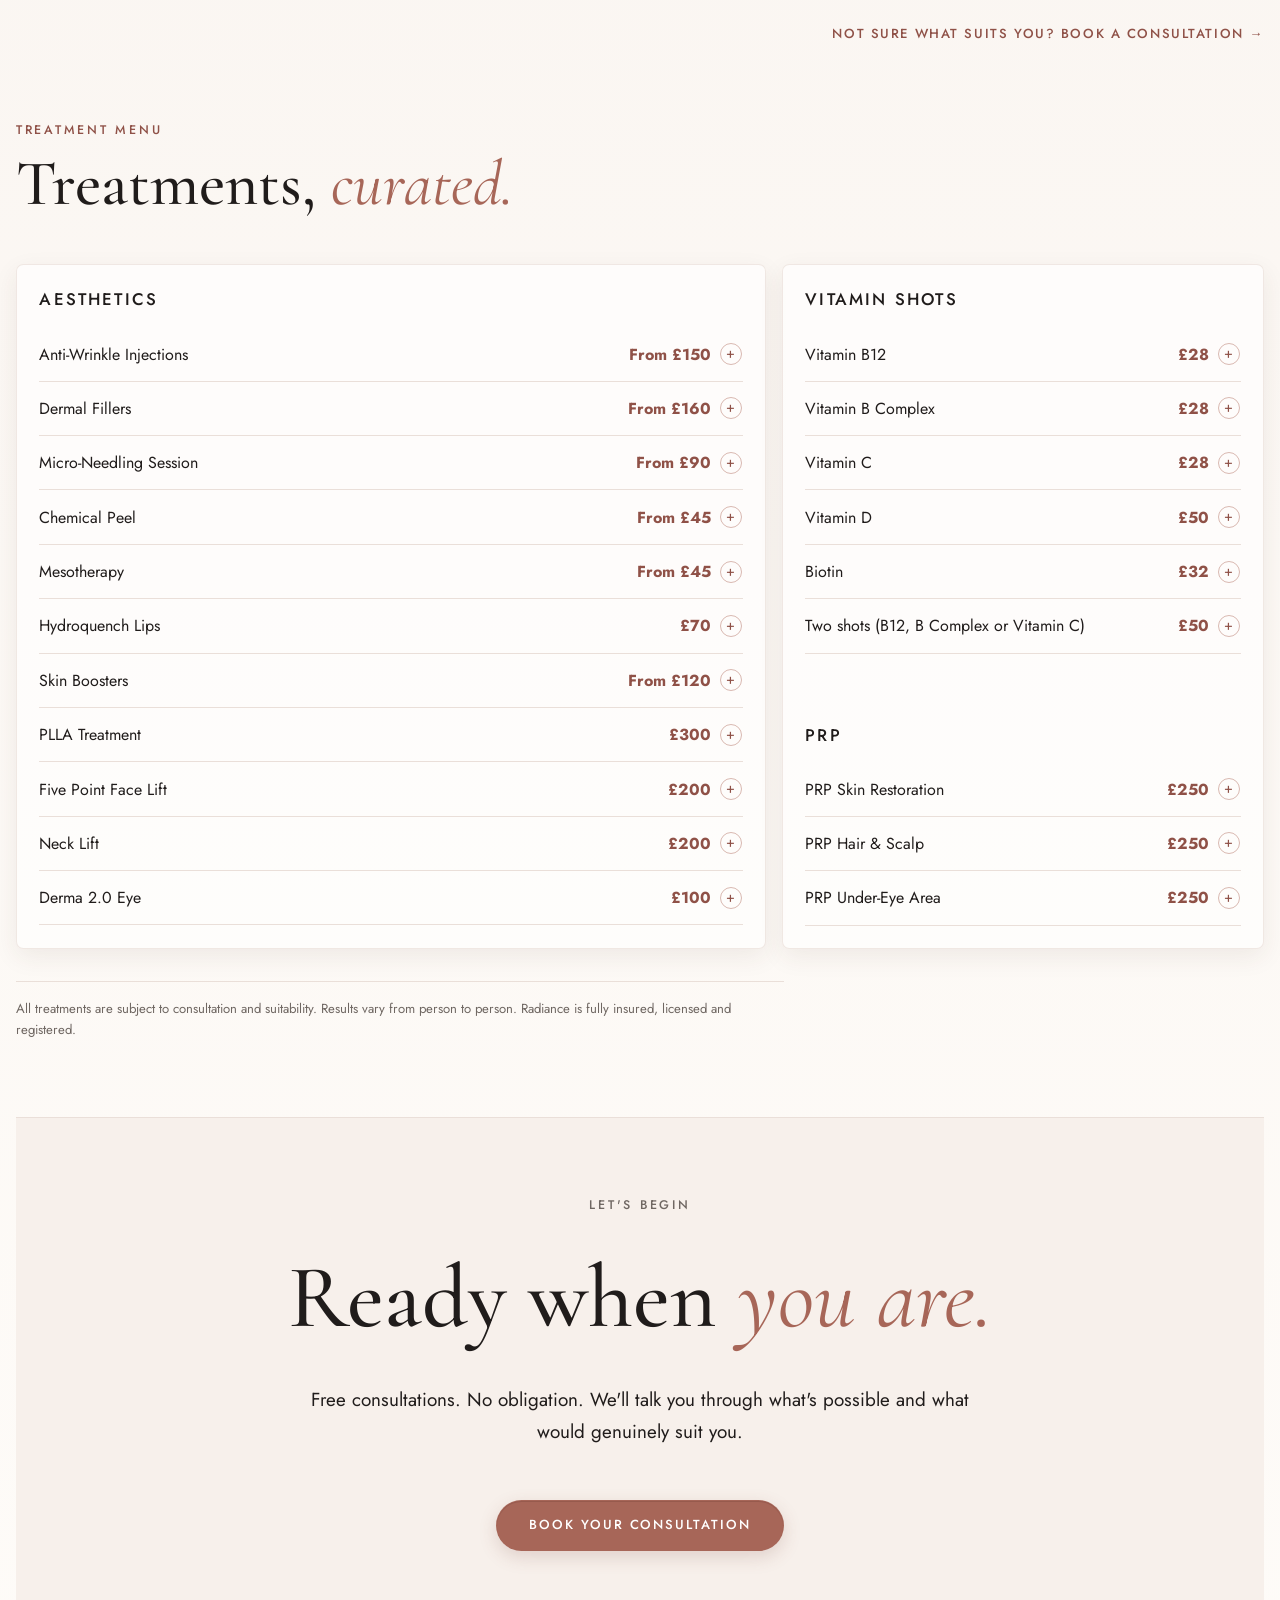
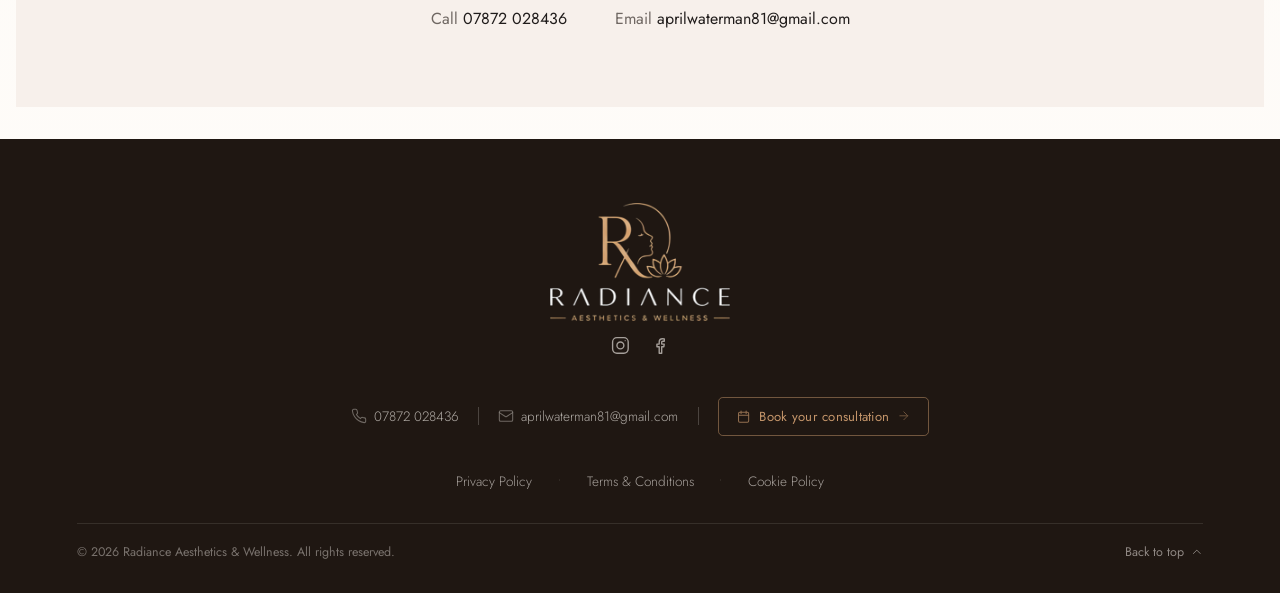
==== commit 13eeeff8: "header" ====
--- a/index.html
+++ b/index.html
@@ -21,7 +21,8 @@
         <img src="assets/logos/radiance-wordmark-600.png" alt="Radiance Aesthetics & Wellness" class="brand-logo" />
       </a>
       <a class="button button-ghost header-cta" href="https://wa.me/447872028436?text=Hi%20April%2C%20I%27d%20like%20to%20book%20a%20free%20Radiance%20Aesthetics%20consultation.">
-        Book your consultation
+        <span class="cta-full">Book your consultation</span>
+        <span class="cta-short">Book Now</span>
       </a>
       <button class="menu-toggle" type="button" aria-expanded="false" aria-controls="mobile-menu">
         <span></span>
@@ -370,10 +371,10 @@
               <p class="eyebrow">Everyday energy</p>
               <h3>Vitamin Shots</h3>
               <p>
-                Vitamin B12, B Complex and Vitamin C shots are available by appointment for clients looking for simple
-                wellbeing support alongside their treatment plan.
+                A range of vitamin shots — B12, B Complex, Vitamin C, Vitamin D and Biotin — are available by
+                appointment for clients looking for simple wellbeing support alongside their treatment plan.
               </p>
-              <small>Best for: Energy &middot; Immunity &middot; Wellbeing</small>
+              <small>Best for: Energy &middot; Immunity &middot; Skin &amp; hair &middot; Wellbeing</small>
             </div>
           </article>
           <article class="treatment-story" id="detail-derma-eye">
--- a/styles.css
+++ b/styles.css
@@ -189,6 +189,10 @@
   justify-self: end;
 }
 
+.header-cta .cta-short {
+  display: none;
+}
+
 .menu-toggle {
   display: block;
   width: 3rem;
@@ -1581,9 +1585,9 @@
   align-items: center;
   gap: 0.5rem;
   padding: 0.55rem 1.1rem;
-  border: 1px solid rgba(167, 102, 88, 0.6);
+  border: 1px solid rgba(196, 149, 106, 0.5);
   border-radius: 0.3rem;
-  color: var(--clay);
+  color: #c4956a;
   text-decoration: none;
   font-family: var(--sans);
   font-size: 0.82rem;
@@ -1593,8 +1597,8 @@
 }
 
 .footer-book-btn:hover {
-  background: rgba(167, 102, 88, 0.12);
-  border-color: var(--clay);
+  background: rgba(196, 149, 106, 0.1);
+  border-color: #c4956a;
   color: #fffaf5;
 }
 
@@ -1842,15 +1846,29 @@
   }
 
   .header-cta {
-    min-height: 2.75rem;
-    padding: 0.62rem 0.85rem;
-    font-size: 0.66rem;
+    min-height: 2.4rem;
+    padding: 0.5rem 0.85rem;
+    font-size: 0.64rem;
     letter-spacing: 0.1em;
   }
 
+  .header-cta .cta-full {
+    display: none;
+  }
+
+  .header-cta .cta-short {
+    display: inline;
+  }
+
   .menu-toggle {
-    width: 2.75rem;
-    padding-inline: 0.4rem;
+    width: 2.2rem;
+    height: 2.2rem;
+    padding: 0.5rem;
+  }
+
+  .menu-toggle span {
+    height: 1.5px;
+    margin: 0.3rem 0;
   }
 
   .hero-copy {
@@ -2210,12 +2228,13 @@
     gap: 0.75rem;
   }
 
+  .footer-contact-item,
   .footer-pipe {
     display: none;
   }
 
   .footer-book-btn {
-    margin-top: 0.2rem;
+    margin-top: 0;
   }
 
   .footer-legal-row {
